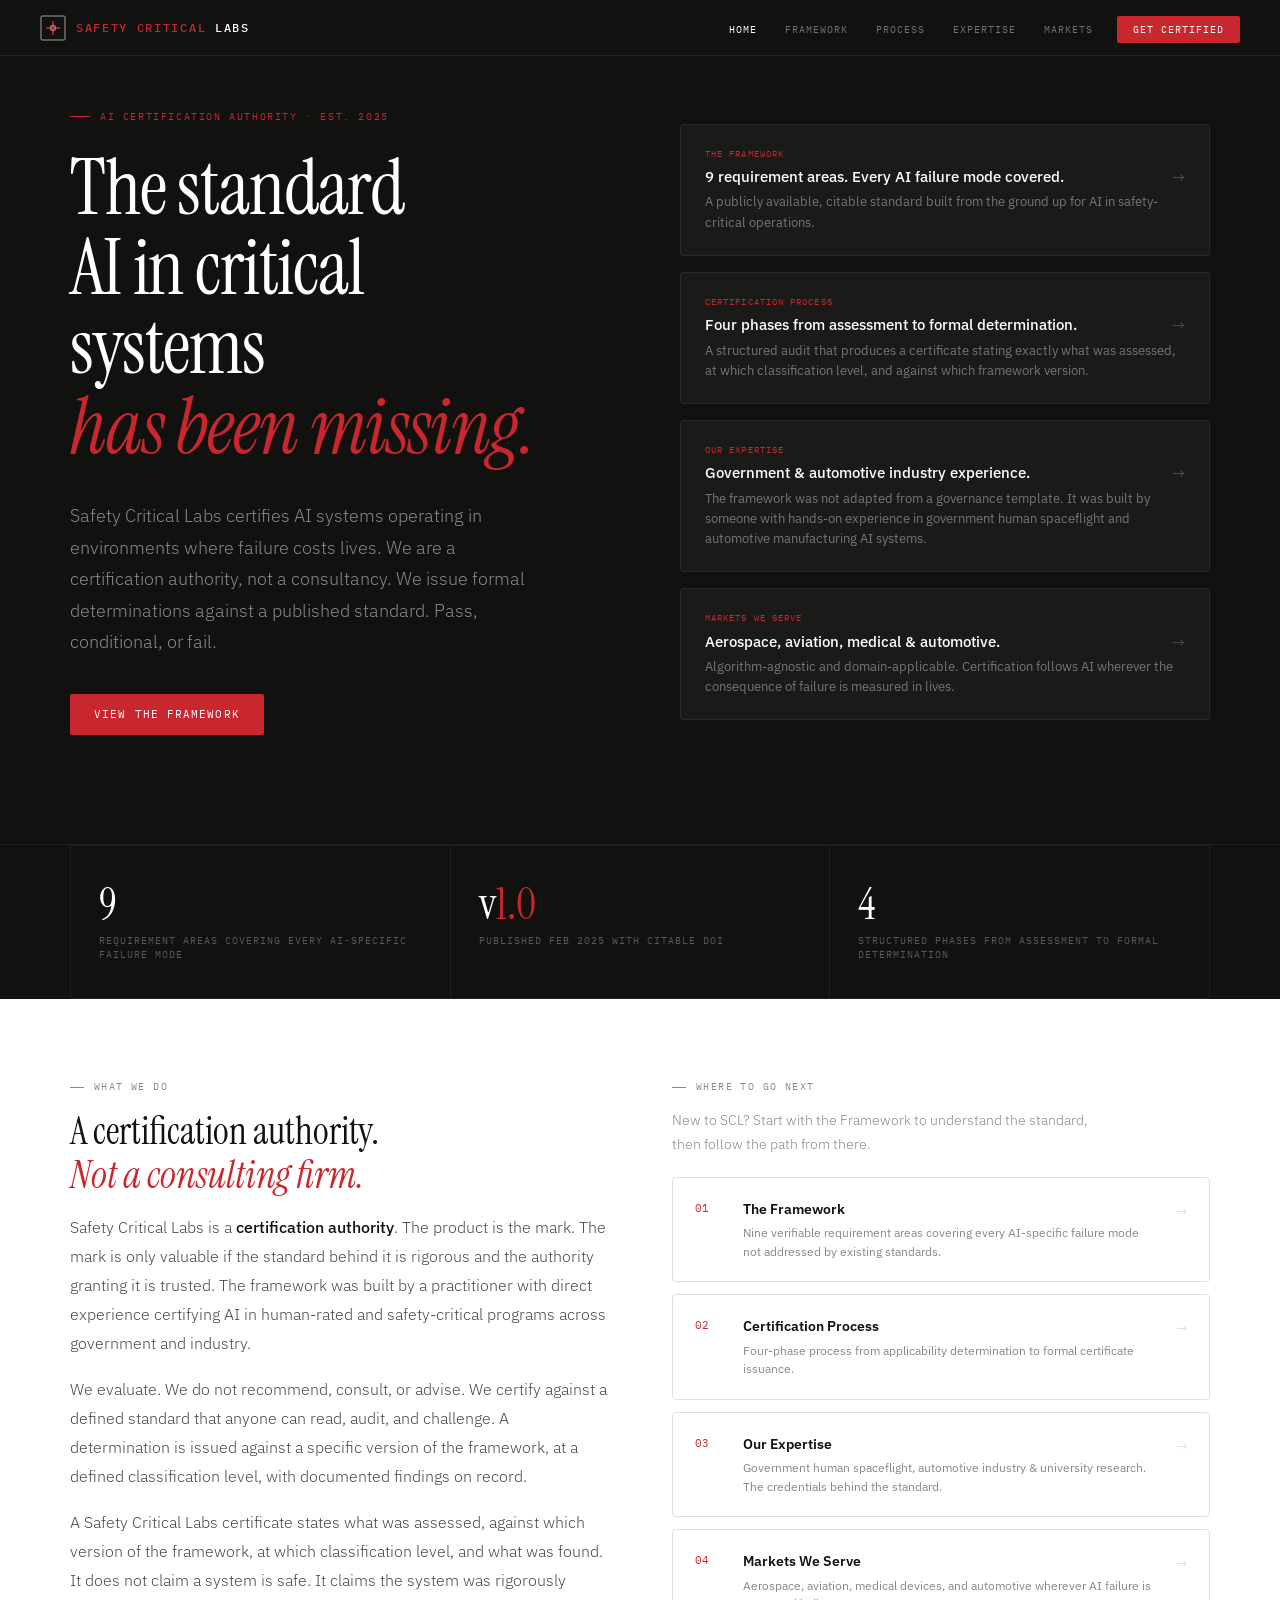
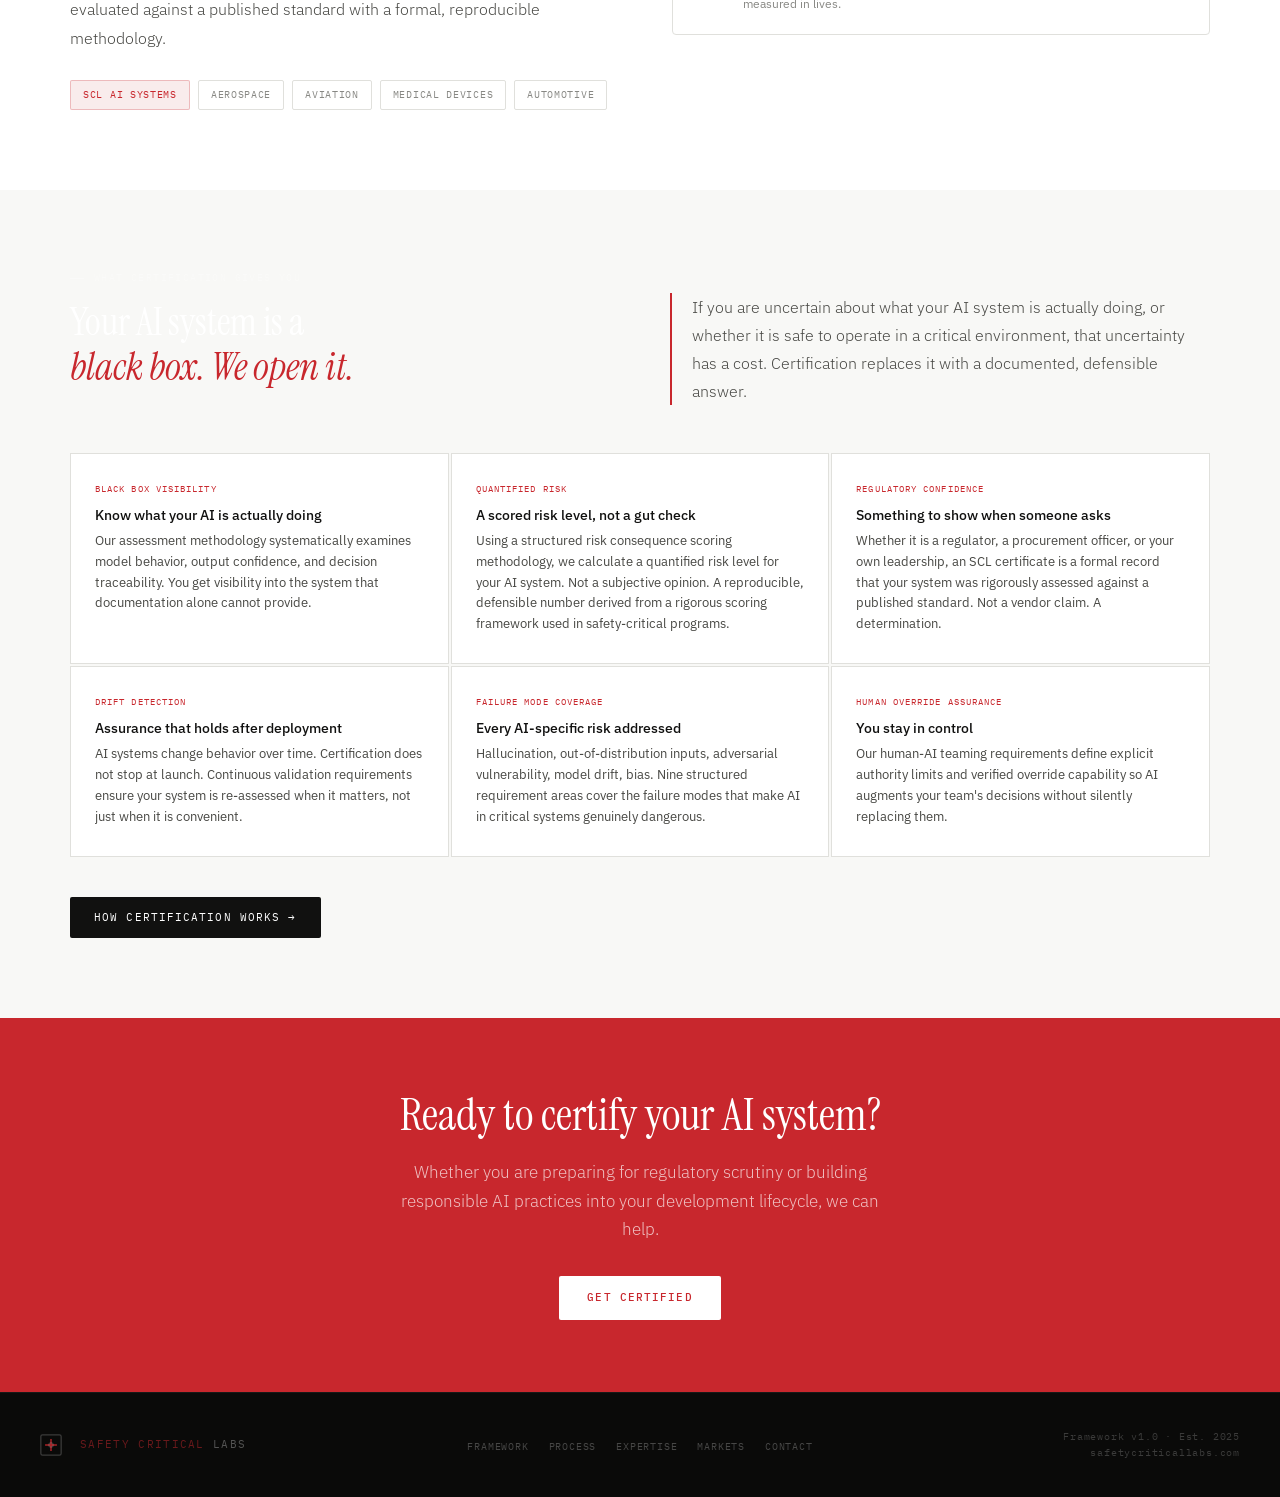
==== index.html @ 66746226 "Update index.html" ====
<!DOCTYPE html>
<html lang="en">
<head>
<meta charset="UTF-8">
<meta name="viewport" content="width=device-width, initial-scale=1.0">
<title>Safety Critical Labs AI Certification Authority</title>
<link rel="preconnect" href="https://fonts.googleapis.com">
<link rel="preconnect" href="https://fonts.gstatic.com" crossorigin>
<link href="https://fonts.googleapis.com/css2?family=Instrument+Serif:ital@0;1&family=IBM+Plex+Sans:wght@300;400;500;600&family=IBM+Plex+Mono:wght@400;500&display=swap" rel="stylesheet">
<style>
/* ═══════════════════════════════════════════════════════════
   Safety Critical Labs Shared Stylesheet
   ═══════════════════════════════════════════════════════════ */

*, *::before, *::after { box-sizing: border-box; margin: 0; padding: 0; }

:root {
  --bg:       #F8F8F6;
  --white:    #FFFFFF;
  --ink:      #111110;
  --ink-2:    #484844;
  --ink-3:    #888884;
  --red:      #C8272D;
  --red-dk:   #A01E23;
  --red-lt:   #F9ECEC;
  --rule:     #E0E0DC;
  --serif:    'Instrument Serif', Georgia, serif;
  --sans:     'IBM Plex Sans', system-ui, sans-serif;
  --mono:     'IBM Plex Mono', monospace;
}

html { font-size: 16px; scroll-behavior: smooth; }
body {
  background: var(--bg);
  color: var(--ink);
  font-family: var(--sans);
  font-weight: 400;
  line-height: 1.6;
  -webkit-font-smoothing: antialiased;
}

/* ─── GLOBAL NAV ──────────────────────────────────────────── */
.global-nav {
  position: fixed; top: 0; left: 0; right: 0; z-index: 200;
  height: 56px;
  background: var(--ink);
  display: flex; align-items: center;
  padding: 0 40px;
  border-bottom: 1px solid rgba(255,255,255,0.08);
}

.gn-wordmark {
  display: flex; align-items: center; gap: 10px;
  text-decoration: none; color: #fff; flex-shrink: 0;
}

.gn-icon { width: 26px; height: 26px; }

.gn-text {
  font-family: var(--mono); font-size: 12px;
  font-weight: 500; letter-spacing: 0.14em; text-transform: uppercase; color: #fff;
}
.gn-text em { color: var(--red); font-style: normal; }

.gn-links {
  display: flex; gap: 4px; align-items: center;
  margin-left: auto; list-style: none;
}

.gn-links a {
  font-family: var(--mono); font-size: 10px;
  letter-spacing: 0.1em; text-transform: uppercase;
  color: rgba(255,255,255,0.4); text-decoration: none;
  padding: 6px 12px; border-radius: 2px;
  transition: color 0.15s, background 0.15s;
}
.gn-links a:hover { color: #fff; background: rgba(255,255,255,0.06); }
.gn-links a.active { color: #fff; }

.gn-cta {
  background: var(--red) !important;
  color: #fff !important;
  padding: 7px 16px !important;
  border-radius: 2px;
  transition: background 0.15s !important;
  margin-left: 8px;
}
.gn-cta:hover { background: var(--red-dk) !important; }

/* ─── PAGE SHELL ──────────────────────────────────────────── */
.page-shell { margin-top: 56px; }

/* ─── INNER PAGE HERO ─────────────────────────────────────── */
.inner-hero {
  background: var(--ink);
  padding: 72px 40px 64px;
  border-bottom: 1px solid rgba(255,255,255,0.08);
  position: relative; overflow: hidden;
}

.inner-hero::before {
  display: none;
}

.inner-hero-inner {
  max-width: 1140px; margin: 0 auto; position: relative; z-index: 1;
  display: grid; grid-template-columns: 1fr 1fr; gap: 80px; align-items: end;
}

.inner-hero-breadcrumb {
  font-family: var(--mono); font-size: 10px;
  letter-spacing: 0.14em; text-transform: uppercase;
  color: rgba(255,255,255,0.3); margin-bottom: 12px;
  display: flex; align-items: center; gap: 8px;
}
.inner-hero-breadcrumb a { color: rgba(255,255,255,0.3); text-decoration: none; }
.inner-hero-breadcrumb a:hover { color: rgba(255,255,255,0.6); }
.inner-hero-breadcrumb span { color: rgba(255,255,255,0.15); }

.inner-hero h1 {
  font-family: var(--serif);
  font-size: clamp(38px, 4.5vw, 60px);
  font-weight: 400; line-height: 1.1;
  color: #fff; letter-spacing: -0.01em;
}
.inner-hero h1 em { font-style: italic; color: var(--red); }

.inner-hero-lead {
  font-size: 17px; color: rgba(255,255,255,0.5);
  font-weight: 300; line-height: 1.75;
  border-left: 2px solid var(--red); padding-left: 20px;
  align-self: end;
}

/* ─── SECTION BASE ────────────────────────────────────────── */
.page-section { padding: 80px 40px; }
.section-inner { max-width: 1140px; margin: 0 auto; }

.section-eyebrow {
  font-family: var(--mono); font-size: 10px;
  letter-spacing: 0.14em; text-transform: uppercase;
  color: var(--ink-3); margin-bottom: 14px;
  display: flex; align-items: center; gap: 10px;
}
.section-eyebrow::before {
  content: ''; display: inline-block;
  width: 14px; height: 1px; background: currentColor;
}

h2.section-title {
  font-family: var(--serif);
  font-size: clamp(28px, 3vw, 42px);
  font-weight: 400; line-height: 1.15;
  color: var(--ink); margin-bottom: 16px;
}
h2.section-title em { font-style: italic; color: var(--red); }

.section-lead {
  font-size: 17px; color: var(--ink-2);
  font-weight: 300; line-height: 1.75;
  max-width: 600px; margin-bottom: 48px;
}

/* ─── BUTTONS ─────────────────────────────────────────────── */
.btn {
  font-family: var(--mono); font-size: 11px;
  letter-spacing: 0.1em; text-transform: uppercase;
  padding: 12px 24px; border-radius: 2px;
  text-decoration: none; transition: all 0.15s;
  display: inline-block; cursor: pointer;
  border: none;
}
.btn-solid { background: var(--ink); color: var(--white); }
.btn-solid:hover { background: var(--red); }
.btn-red { background: var(--red); color: #fff; }
.btn-red:hover { background: var(--red-dk); }
.btn-outline {
  border: 1px solid var(--rule); color: var(--ink-2);
  background: transparent;
}
.btn-outline:hover { border-color: var(--red); color: var(--red); }
.btn-outline-white {
  border: 1px solid rgba(255,255,255,0.2);
  color: rgba(255,255,255,0.6); background: transparent;
}
.btn-outline-white:hover { border-color: rgba(255,255,255,0.5); color: #fff; }

/* ─── DIVIDER ─────────────────────────────────────────────── */
.rule { border: none; border-top: 1px solid var(--rule); margin: 0; }

/* ─── FRAMEWORK CARDS ─────────────────────────────────────── */
.framework-grid {
  display: grid; grid-template-columns: repeat(3, 1fr); gap: 16px;
}

.req-card {
  background: var(--white);
  border: 1px solid var(--rule); border-radius: 4px;
  padding: 24px;
  transition: border-color 0.2s, transform 0.2s, box-shadow 0.2s;
  cursor: default;
}
.req-card:hover {
  border-color: var(--red);
  transform: translateY(-3px);
  box-shadow: 0 8px 24px rgba(0,0,0,0.07);
}

.req-id {
  font-family: var(--mono); font-size: 11px;
  color: var(--red); letter-spacing: 0.1em;
  margin-bottom: 10px;
}
.req-title { font-size: 14px; font-weight: 600; margin-bottom: 8px; line-height: 1.35; }
.req-body { font-size: 13px; color: var(--ink-2); line-height: 1.6; }

.req-scope {
  display: inline-block; margin-top: 14px;
  font-family: var(--mono); font-size: 9px;
  letter-spacing: 0.08em; text-transform: uppercase;
  color: var(--ink-3); border: 1px solid var(--rule);
  padding: 3px 8px; border-radius: 2px;
}

/* ─── FADE ANIMATION ──────────────────────────────────────── */
.fade-up {
  opacity: 0; transform: translateY(16px);
  transition: opacity 0.55s ease, transform 0.55s ease;
}
.fade-up.visible { opacity: 1; transform: translateY(0); }

/* ─── FOOTER ──────────────────────────────────────────────── */
.site-footer {
  background: #0A0A09;
  padding: 36px 40px;
  display: grid;
  grid-template-columns: 1fr auto 1fr;
  align-items: center;
  gap: 24px;
  border-top: 1px solid rgba(255,255,255,0.06);
}

.footer-wordmark {
  display: flex; align-items: center; gap: 10px;
  text-decoration: none;
}

.footer-links {
  display: flex; gap: 20px; list-style: none;
}

.footer-links a {
  font-family: var(--mono); font-size: 10px;
  letter-spacing: 0.08em; text-transform: uppercase;
  color: rgba(255,255,255,0.25); text-decoration: none;
  transition: color 0.15s;
}
.footer-links a:hover { color: rgba(255,255,255,0.55); }

.footer-meta {
  font-family: var(--mono); font-size: 10px;
  letter-spacing: 0.08em; color: rgba(255,255,255,0.2);
  text-align: right;
}

/* ─── NOTE BOX ────────────────────────────────────────────── */
.note-box {
  padding: 20px 24px;
  background: var(--white); border: 1px solid var(--rule);
  border-left: 3px solid var(--red); border-radius: 0 4px 4px 0;
  display: flex; gap: 16px; align-items: flex-start;
}
.note-label {
  font-family: var(--mono); font-size: 9px;
  letter-spacing: 0.1em; text-transform: uppercase;
  color: var(--red); flex-shrink: 0; padding-top: 3px; min-width: 80px;
}
.note-text { font-size: 13px; color: var(--ink-2); line-height: 1.65; }
.note-text strong { color: var(--ink); }

/* ─── RESPONSIVE ──────────────────────────────────────────── */
@media (max-width: 880px) {
  .global-nav { padding: 0 20px; }
  .gn-links { display: none; }
  .inner-hero { padding: 60px 24px 48px; }
  .inner-hero-inner { grid-template-columns: 1fr; gap: 24px; }
  .page-section { padding: 56px 24px; }
  .framework-grid { grid-template-columns: 1fr 1fr; }
}

@media (max-width: 560px) {
  .framework-grid { grid-template-columns: 1fr; }
  .site-footer { grid-template-columns: 1fr; gap: 16px; }
  .footer-meta { text-align: left; }
}

</style>
<style>
/* ─── HOME HERO ───────────────────────────────────────────── */
.home-hero {
  background: var(--ink);
  min-height: calc(100vh - 56px);
  display: flex; align-items: center;
  padding: 80px 40px;
  position: relative; overflow: hidden;
}

.home-hero::before {
  display: none;
}

.home-hero-inner {
  max-width: 1140px; margin: 0 auto; width: 100%;
  display: grid; grid-template-columns: 1fr 1fr;
  gap: 80px; align-items: center;
  position: relative; z-index: 1;
}

.hero-eyebrow {
  font-family: var(--mono); font-size: 10px;
  letter-spacing: 0.16em; text-transform: uppercase;
  color: var(--red); margin-bottom: 24px;
  display: flex; align-items: center; gap: 10px;
}
.hero-eyebrow::before { content: ''; display: inline-block; width: 20px; height: 1px; background: var(--red); }

.home-hero h1 {
  font-family: var(--serif);
  font-size: clamp(52px, 6vw, 80px);
  font-weight: 400; line-height: 1.04;
  color: #fff; letter-spacing: -0.015em;
  margin-bottom: 32px;
}
.home-hero h1 em { font-style: italic; color: var(--red); }

.hero-body {
  font-size: 18px; color: rgba(255,255,255,0.5);
  font-weight: 300; line-height: 1.75; margin-bottom: 36px;
  max-width: 480px;
}

.hero-cta-row { display: flex; gap: 12px; flex-wrap: wrap; }

/* right col */
.hero-right { display: flex; flex-direction: column; gap: 16px; }

.hero-card {
  background: rgba(255,255,255,0.04);
  border: 1px solid rgba(255,255,255,0.07);
  border-radius: 4px; padding: 22px 24px;
  text-decoration: none; display: block;
  transition: border-color 0.2s, background 0.2s;
}
.hero-card:hover {
  border-color: rgba(200,39,45,0.45);
  background: rgba(200,39,45,0.05);
}

.hc-label {
  font-family: var(--mono); font-size: 9px;
  letter-spacing: 0.12em; text-transform: uppercase;
  color: var(--red); margin-bottom: 6px;
}
.hc-title { font-size: 15px; font-weight: 500; color: #fff; margin-bottom: 6px; line-height: 1.3; }
.hc-body { font-size: 13px; color: rgba(255,255,255,0.4); line-height: 1.55; }

.hc-arrow {
  float: right; color: rgba(255,255,255,0.2);
  font-size: 16px; margin-top: -2px;
  transition: color 0.15s;
}
.hero-card:hover .hc-arrow { color: var(--red); }

/* ─── STATS ───────────────────────────────────────────────── */
.stats-strip {
  background: rgba(255,255,255,0.03);
  border-top: 1px solid rgba(255,255,255,0.06);
  padding: 0 40px;
}

.stats-inner {
  max-width: 1140px; margin: 0 auto;
  display: grid; grid-template-columns: repeat(3, 1fr);
  border-left: 1px solid rgba(255,255,255,0.06);
}

.stat-block {
  padding: 36px 28px;
  border-right: 1px solid rgba(255,255,255,0.06);
  border-top: 1px solid rgba(255,255,255,0.06);
  border-bottom: 1px solid rgba(255,255,255,0.06);
}

.stat-num {
  font-family: var(--serif); font-size: 44px;
  color: #fff; line-height: 1; margin-bottom: 8px;
}
.stat-num em { color: var(--red); font-style: normal; }

.stat-label {
  font-family: var(--mono); font-size: 10px;
  letter-spacing: 0.1em; text-transform: uppercase;
  color: rgba(255,255,255,0.3); line-height: 1.4;
}

/* ─── WHAT WE DO ──────────────────────────────────────────── */
.what-grid {
  display: grid; grid-template-columns: 1fr 1fr;
  gap: 64px; align-items: start;
}

.what-body p {
  font-size: 16px; color: var(--ink-2); line-height: 1.8;
  font-weight: 300; margin-bottom: 18px;
}
.what-body p strong { color: var(--ink); font-weight: 500; }

.analogy-row { display: flex; gap: 8px; flex-wrap: wrap; margin-top: 28px; }

.atag {
  font-family: var(--mono); font-size: 10px;
  letter-spacing: 0.07em; text-transform: uppercase;
  border: 1px solid var(--rule); border-radius: 2px;
  padding: 6px 12px; color: var(--ink-3); background: transparent;
  cursor: default;
}
.atag.highlight { color: var(--red); border-color: rgba(200,39,45,0.25); background: var(--red-lt); }

.page-preview-cards { display: flex; flex-direction: column; gap: 12px; }

.ppc {
  background: var(--white); border: 1px solid var(--rule);
  border-radius: 4px; padding: 20px 22px;
  display: flex; gap: 20px; align-items: flex-start;
  text-decoration: none; color: inherit;
  transition: border-color 0.2s, transform 0.2s;
}
.ppc:hover { border-color: var(--red); transform: translateX(4px); }

.ppc-num {
  font-family: var(--mono); font-size: 11px;
  color: var(--red); flex-shrink: 0; padding-top: 2px;
  min-width: 28px;
}
.ppc-body { flex: 1; }
.ppc-title { font-size: 14px; font-weight: 600; margin-bottom: 4px; color: var(--ink); }
.ppc-desc { font-size: 12px; color: var(--ink-3); line-height: 1.55; }
.ppc-arrow { color: var(--rule); font-size: 14px; flex-shrink: 0; padding-top: 2px; transition: color 0.15s; }
.ppc:hover .ppc-arrow { color: var(--red); }

/* ─── URGENCY BAND ────────────────────────────────────────── */
.urgency-band {
  background: var(--ink);
  padding: 80px 40px;
}

.ub-inner {
  max-width: 1140px; margin: 0 auto;
}

.ub-header {
  display: grid; grid-template-columns: 1fr 1fr;
  gap: 60px; align-items: end; margin-bottom: 48px;
}

.ub-header .section-eyebrow { color: rgba(255,255,255,0.3); }
.ub-header .section-eyebrow::before { background: rgba(255,255,255,0.3); }
.ub-header h2.section-title { color: #fff; }

.ub-lead {
  font-size: 16px; color: rgba(255,255,255,0.45);
  font-weight: 300; line-height: 1.75;
  border-left: 2px solid var(--red); padding-left: 20px;
  align-self: end;
}

.ub-grid {
  display: grid; grid-template-columns: repeat(3, 1fr); gap: 2px;
}

.ub-item {
  background: rgba(255,255,255,0.03);
  border: 1px solid rgba(255,255,255,0.06);
  padding: 28px 24px;
  transition: background 0.2s, border-color 0.2s;
}
.ub-item:hover {
  background: rgba(255,255,255,0.06);
  border-color: rgba(200,39,45,0.3);
}

.ub-std {
  font-family: var(--mono); font-size: 9px;
  letter-spacing: 0.12em; text-transform: uppercase;
  color: var(--red); margin-bottom: 10px;
}
.ub-title { font-size: 14px; font-weight: 500; color: rgba(255,255,255,0.85); margin-bottom: 6px; line-height: 1.35; }
.ub-desc { font-size: 13px; color: rgba(255,255,255,0.35); line-height: 1.6; }

.ub-cta { margin-top: 40px; display: flex; gap: 12px; }

/* ─── FOUNDER PREVIEW ─────────────────────────────────────── */
.founder-preview {
  display: grid; grid-template-columns: 1fr 1fr; gap: 64px; align-items: center;
}

.fp-left p {
  font-size: 16px; color: var(--ink-2); line-height: 1.8;
  font-weight: 300; margin-bottom: 18px;
}
.fp-left p strong { color: var(--ink); font-weight: 500; }

.fp-quote {
  font-family: var(--serif); font-size: 20px; font-style: italic;
  color: var(--ink-2); line-height: 1.55;
  border-left: 2px solid var(--red); padding-left: 20px;
  margin: 28px 0;
}

.fp-byline {
  font-family: var(--mono); font-size: 10px;
  letter-spacing: 0.1em; text-transform: uppercase; color: var(--ink-3);
  margin-top: 20px; line-height: 1.7;
}

.fp-cards { display: flex; flex-direction: column; gap: 12px; }

.fp-card {
  background: var(--white); border: 1px solid var(--rule);
  border-radius: 4px; padding: 22px 24px;
}
.fp-card-org {
  font-family: var(--mono); font-size: 9px;
  letter-spacing: 0.12em; text-transform: uppercase;
  color: var(--red); margin-bottom: 6px;
}
.fp-card-role { font-size: 14px; font-weight: 600; margin-bottom: 6px; color: var(--ink); }
.fp-card-desc { font-size: 13px; color: var(--ink-2); line-height: 1.6; }
.fp-card-award {
  display: inline-block; margin-top: 10px;
  font-family: var(--mono); font-size: 9px;
  letter-spacing: 0.08em; text-transform: uppercase;
  background: var(--red-lt); border: 1px solid rgba(200,39,45,0.2);
  color: var(--red); padding: 4px 10px; border-radius: 2px;
}

/* ─── HOME CTA ────────────────────────────────────────────── */
.home-cta {
  background: var(--red);
  padding: 72px 40px;
  text-align: center;
}

.home-cta h2 {
  font-family: var(--serif);
  font-size: clamp(32px, 3.5vw, 48px);
  color: #fff; font-weight: 400;
  margin-bottom: 16px; line-height: 1.15;
}

.home-cta p {
  font-size: 17px; color: rgba(255,255,255,0.7);
  font-weight: 300; max-width: 500px;
  margin: 0 auto 32px; line-height: 1.7;
}

.home-cta-row { display: flex; gap: 12px; justify-content: center; }

.btn-white {
  background: #fff; color: var(--red);
  font-family: var(--mono); font-size: 11px;
  letter-spacing: 0.1em; text-transform: uppercase;
  padding: 13px 28px; border-radius: 2px;
  text-decoration: none; transition: all 0.15s;
  font-weight: 500;
}
.btn-white:hover { background: var(--ink); color: #fff; }

.btn-ghost-white {
  border: 1px solid rgba(255,255,255,0.4); color: rgba(255,255,255,0.8);
  font-family: var(--mono); font-size: 11px;
  letter-spacing: 0.1em; text-transform: uppercase;
  padding: 13px 28px; border-radius: 2px;
  text-decoration: none; transition: all 0.15s;
}
.btn-ghost-white:hover { border-color: #fff; color: #fff; }

/* RESPONSIVE */
@media (max-width: 880px) {
  .home-hero { padding: 60px 24px; }
  .home-hero-inner { grid-template-columns: 1fr; gap: 40px; }
  .stats-strip { padding: 0 24px; }
  .stats-inner { grid-template-columns: 1fr 1fr; }
  .what-grid { grid-template-columns: 1fr; gap: 40px; }
  .ub-header { grid-template-columns: 1fr; gap: 20px; }
  .ub-grid { grid-template-columns: 1fr; }
  .founder-preview { grid-template-columns: 1fr; gap: 40px; }
  .urgency-band { padding: 60px 24px; }
  .home-cta { padding: 60px 24px; }
}
@media (max-width: 580px) {
  .stats-inner { grid-template-columns: 1fr 1fr; }
}
</style>
</head>
<body>

<!-- NAV -->
<nav class="global-nav">
  <a href="index.html" class="gn-wordmark">
    <svg class="gn-icon" viewBox="0 0 26 26" fill="none">
      <rect x="1" y="1" width="24" height="24" rx="2" stroke="rgba(255,255,255,0.4)" stroke-width="1.5"/>
      <line x1="6" y1="13" x2="20" y2="13" stroke="#C8272D" stroke-width="1.5"/>
      <line x1="13" y1="6" x2="13" y2="20" stroke="#C8272D" stroke-width="1.5"/>
      <circle cx="13" cy="13" r="2.5" stroke="rgba(255,255,255,0.4)" stroke-width="1.5"/>
    </svg>
    <span class="gn-text"><em>Safety Critical</em> Labs</span>
  </a>
  <ul class="gn-links">
    <li><a href="index.html" class="active">Home</a></li>
    <li><a href="framework.html">Framework</a></li>
    <li><a href="process.html">Process</a></li>
    <li><a href="expertise.html">Expertise</a></li>
    <li><a href="markets.html">Markets</a></li>
    <li><a href="contact.html" class="gn-cta">Get Certified</a></li>
  </ul>
</nav>

<!-- HERO -->
<div style="background: var(--ink);">
  <section class="home-hero">
    <div class="home-hero-inner">
      <div>
        <div class="hero-eyebrow">AI Certification Authority &middot; Est. 2025</div>
        <h1>
          The standard<br>
          AI in critical<br>
          systems<br>
          <em>has been missing.</em>
        </h1>
        <p class="hero-body">
          Safety Critical Labs certifies AI systems operating in environments where failure costs lives. We are a certification authority, not a consultancy. We issue formal determinations against a published standard. Pass, conditional, or fail.
        </p>
        <div class="hero-cta-row">
          <a href="framework.html" class="btn btn-red">View the framework</a>
        </div>
      </div>

      <div class="hero-right">
        <a href="framework.html" class="hero-card">
          <div class="hc-label">The framework</div>
          <span class="hc-arrow">&rarr;</span>
          <div class="hc-title">9 requirement areas. Every AI failure mode covered.</div>
          <div class="hc-body">A publicly available, citable standard built from the ground up for AI in safety-critical operations.</div>
        </a>
        <a href="process.html" class="hero-card">
          <div class="hc-label">Certification process</div>
          <span class="hc-arrow">&rarr;</span>
          <div class="hc-title">Four phases from assessment to formal determination.</div>
          <div class="hc-body">A structured audit that produces a certificate stating exactly what was assessed, at which classification level, and against which framework version.</div>
        </a>
        <a href="expertise.html" class="hero-card">
          <div class="hc-label">Our expertise</div>
          <span class="hc-arrow">&rarr;</span>
          <div class="hc-title">Government &amp; automotive industry experience.</div>
          <div class="hc-body">The framework was not adapted from a governance template. It was built by someone with hands-on experience in government human spaceflight and automotive manufacturing AI systems.</div>
        </a>
        <a href="markets.html" class="hero-card">
          <div class="hc-label">Markets we serve</div>
          <span class="hc-arrow">&rarr;</span>
          <div class="hc-title">Aerospace, aviation, medical &amp; automotive.</div>
          <div class="hc-body">Algorithm-agnostic and domain-applicable. Certification follows AI wherever the consequence of failure is measured in lives.</div>
        </a>
      </div>
    </div>
  </section>

  <!-- STATS -->
  <div class="stats-strip" style="background:var(--ink);">
    <div class="stats-inner">
      <div class="stat-block">
        <div class="stat-num">9</div>
        <div class="stat-label">Requirement areas covering every AI-specific failure mode</div>
      </div>
      <div class="stat-block">
        <div class="stat-num">v<em>1.0</em></div>
        <div class="stat-label">Published Feb 2025 with citable DOI</div>
      </div>
      <div class="stat-block">
        <div class="stat-num">4</div>
        <div class="stat-label">Structured phases from assessment to formal determination</div>
      </div>
    </div>
  </div>
</div>

<!-- WHAT WE DO -->
<section class="page-section" style="background: var(--white);">
  <div class="section-inner">
    <div class="what-grid">
      <div>
        <div class="section-eyebrow">What we do</div>
        <h2 class="section-title">A certification authority.<br><em>Not a consulting firm.</em></h2>
        <div class="what-body">
          <p>
            Safety Critical Labs is a <strong>certification authority</strong>. The product is the mark. The mark is only valuable if the standard behind it is rigorous and the authority granting it is trusted. The framework was built by a practitioner with direct experience certifying AI in human-rated and safety-critical programs across government and industry.
          </p>
          <p>
            We evaluate. We do not recommend, consult, or advise. We certify against a defined standard that anyone can read, audit, and challenge. A determination is issued against a specific version of the framework, at a defined classification level, with documented findings on record.
          </p>
          <p>
            A Safety Critical Labs certificate states what was assessed, against which version of the framework, at which classification level, and what was found. It does not claim a system is safe. It claims the system was rigorously evaluated against a published standard with a formal, reproducible methodology.
          </p>
        </div>
        <div class="analogy-row">
          <span class="atag highlight">SCL AI Systems</span>
          <span class="atag">Aerospace</span>
          <span class="atag">Aviation</span>
          <span class="atag">Medical Devices</span>
          <span class="atag">Automotive</span>
        </div>
      </div>
      <div>
        <div class="section-eyebrow">Where to go next</div>
        <p style="font-size:14px;color:var(--ink-3);font-weight:300;line-height:1.7;margin-bottom:20px;max-width:420px;">New to SCL? Start with the Framework to understand the standard, then follow the path from there.</p>
        <div class="page-preview-cards">
          <a href="framework.html" class="ppc">
            <span class="ppc-num">01</span>
            <div class="ppc-body">
              <div class="ppc-title">The Framework</div>
              <div class="ppc-desc">Nine verifiable requirement areas covering every AI-specific failure mode not addressed by existing standards.</div>
            </div>
            <span class="ppc-arrow">&rarr;</span>
          </a>
          <a href="process.html" class="ppc">
            <span class="ppc-num">02</span>
            <div class="ppc-body">
              <div class="ppc-title">Certification Process</div>
              <div class="ppc-desc">Four-phase process from applicability determination to formal certificate issuance.</div>
            </div>
            <span class="ppc-arrow">&rarr;</span>
          </a>
          <a href="expertise.html" class="ppc">
            <span class="ppc-num">03</span>
            <div class="ppc-body">
              <div class="ppc-title">Our Expertise</div>
              <div class="ppc-desc">Government human spaceflight, automotive industry &amp; university research. The credentials behind the standard.</div>
            </div>
            <span class="ppc-arrow">&rarr;</span>
          </a>
          <a href="markets.html" class="ppc">
            <span class="ppc-num">04</span>
            <div class="ppc-body">
              <div class="ppc-title">Markets We Serve</div>
              <div class="ppc-desc">Aerospace, aviation, medical devices, and automotive wherever AI failure is measured in lives.</div>
            </div>
            <span class="ppc-arrow">&rarr;</span>
          </a>
        </div>
      </div>
    </div>
  </div>
</section>

<!-- WHAT YOU GET -->
<div class="urgency-band" style="background: var(--bg);">
  <div class="ub-inner">
    <div class="ub-header">
      <div>
        <div class="section-eyebrow">What certification gives you</div>
        <h2 class="section-title">Your AI system is a<br><em>black box. We open it.</em></h2>
      </div>
      <p class="ub-lead" style="color:var(--ink-2); border-left: 2px solid var(--red); padding-left: 20px;">
        If you are uncertain about what your AI system is actually doing, or whether it is safe to operate in a critical environment, that uncertainty has a cost. Certification replaces it with a documented, defensible answer.
      </p>
    </div>
    <div class="ub-grid">
      <div class="ub-item fade-up" style="background:var(--white); border-color:var(--rule);">
        <div class="ub-std">Black box visibility</div>
        <div class="ub-title" style="color:var(--ink);">Know what your AI is actually doing</div>
        <div class="ub-desc" style="color:var(--ink-2);">Our assessment methodology systematically examines model behavior, output confidence, and decision traceability. You get visibility into the system that documentation alone cannot provide.</div>
      </div>
      <div class="ub-item fade-up" style="background:var(--white); border-color:var(--rule);">
        <div class="ub-std">Quantified risk</div>
        <div class="ub-title" style="color:var(--ink);">A scored risk level, not a gut check</div>
        <div class="ub-desc" style="color:var(--ink-2);">Using a structured risk consequence scoring methodology, we calculate a quantified risk level for your AI system. Not a subjective opinion. A reproducible, defensible number derived from a rigorous scoring framework used in safety-critical programs.</div>
      </div>
      <div class="ub-item fade-up" style="background:var(--white); border-color:var(--rule);">
        <div class="ub-std">Regulatory confidence</div>
        <div class="ub-title" style="color:var(--ink);">Something to show when someone asks</div>
        <div class="ub-desc" style="color:var(--ink-2);">Whether it is a regulator, a procurement officer, or your own leadership, an SCL certificate is a formal record that your system was rigorously assessed against a published standard. Not a vendor claim. A determination.</div>
      </div>
      <div class="ub-item fade-up" style="background:var(--white); border-color:var(--rule);">
        <div class="ub-std">Drift detection</div>
        <div class="ub-title" style="color:var(--ink);">Assurance that holds after deployment</div>
        <div class="ub-desc" style="color:var(--ink-2);">AI systems change behavior over time. Certification does not stop at launch. Continuous validation requirements ensure your system is re-assessed when it matters, not just when it is convenient.</div>
      </div>
      <div class="ub-item fade-up" style="background:var(--white); border-color:var(--rule);">
        <div class="ub-std">Failure mode coverage</div>
        <div class="ub-title" style="color:var(--ink);">Every AI-specific risk addressed</div>
        <div class="ub-desc" style="color:var(--ink-2);">Hallucination, out-of-distribution inputs, adversarial vulnerability, model drift, bias. Nine structured requirement areas cover the failure modes that make AI in critical systems genuinely dangerous.</div>
      </div>
      <div class="ub-item fade-up" style="background:var(--white); border-color:var(--rule);">
        <div class="ub-std">Human override assurance</div>
        <div class="ub-title" style="color:var(--ink);">You stay in control</div>
        <div class="ub-desc" style="color:var(--ink-2);">Our human-AI teaming requirements define explicit authority limits and verified override capability so AI augments your team's decisions without silently replacing them.</div>
      </div>
    </div>
    <div class="ub-cta">
      <a href="process.html" class="btn btn-solid">How certification works &rarr;</a>
    </div>
  </div>
</div>

<!-- HOME CTA -->
<div class="home-cta">
  <h2>Ready to certify your AI system?</h2>
  <p>Whether you are preparing for regulatory scrutiny or building responsible AI practices into your development lifecycle, we can help.</p>
  <div class="home-cta-row">
    <a href="contact.html" class="btn-white">Get Certified</a>
  </div>
</div>

<!-- FOOTER -->
<footer class="site-footer">
  <a href="index.html" class="footer-wordmark">
    <svg width="22" height="22" viewBox="0 0 26 26" fill="none">
      <rect x="1" y="1" width="24" height="24" rx="2" stroke="rgba(255,255,255,0.2)" stroke-width="1.5"/>
      <line x1="6" y1="13" x2="20" y2="13" stroke="#C8272D" stroke-width="1.5"/>
      <line x1="13" y1="6" x2="13" y2="20" stroke="#C8272D" stroke-width="1.5"/>
      <circle cx="13" cy="13" r="2.5" stroke="rgba(255,255,255,0.2)" stroke-width="1.5"/>
    </svg>
    <span style="font-family:var(--mono);font-size:11px;letter-spacing:0.12em;text-transform:uppercase;color:rgba(255,255,255,0.3);margin-left:8px;"><span style="color:rgba(200,39,45,0.5)">Safety Critical</span> Labs</span>
  </a>
  <ul class="footer-links">
    <li><a href="framework.html">Framework</a></li>
    <li><a href="process.html">Process</a></li>
    <li><a href="expertise.html">Expertise</a></li>
    <li><a href="markets.html">Markets</a></li>
    <li><a href="contact.html">Contact</a></li>
  </ul>
  <div class="footer-meta">Framework v1.0 &middot; Est. 2025<br>safetycriticallabs.com</div>
</footer>

<script>
const observer = new IntersectionObserver((entries) => {
  entries.forEach((e, i) => {
    if (e.isIntersecting) {
      setTimeout(() => e.target.classList.add('visible'), i * 70);
      observer.unobserve(e.target);
    }
  });
}, { threshold: 0.1 });
document.querySelectorAll('.fade-up').forEach(el => observer.observe(el));
</script>
</body>
</html>
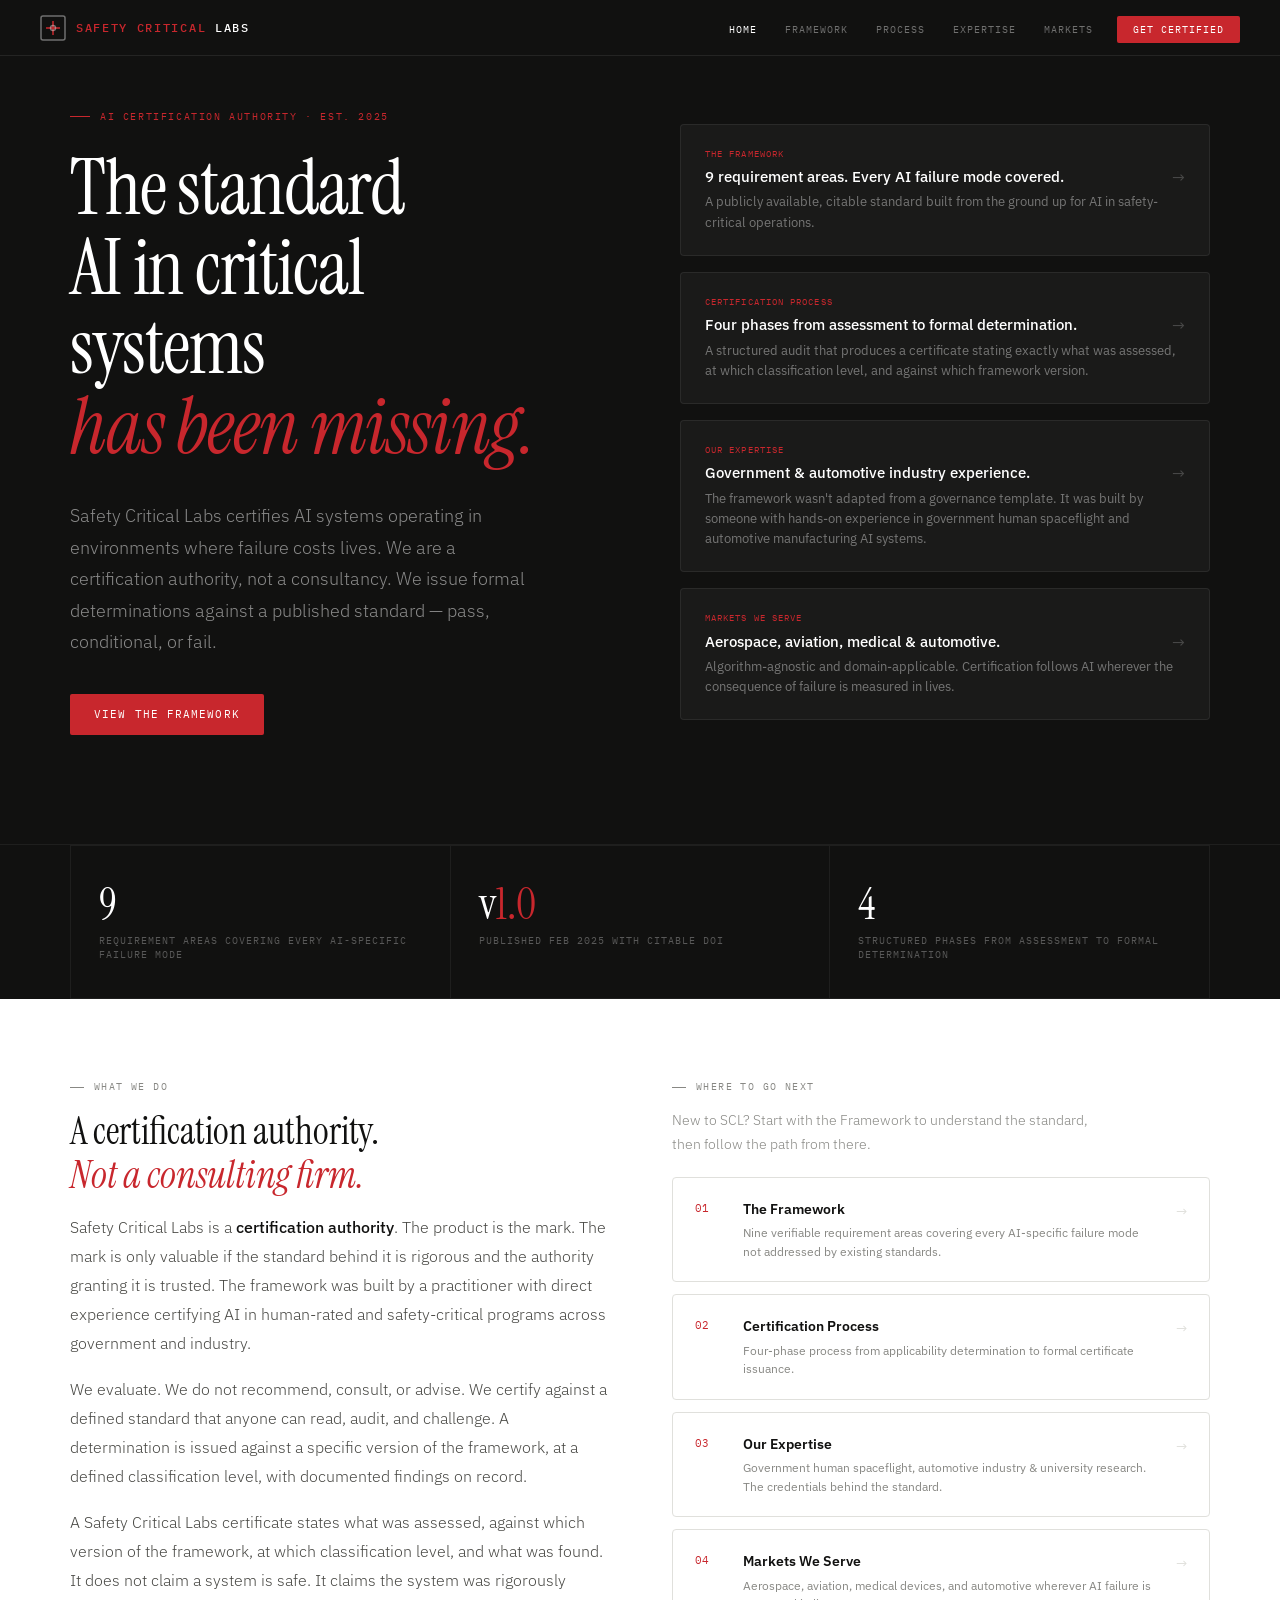
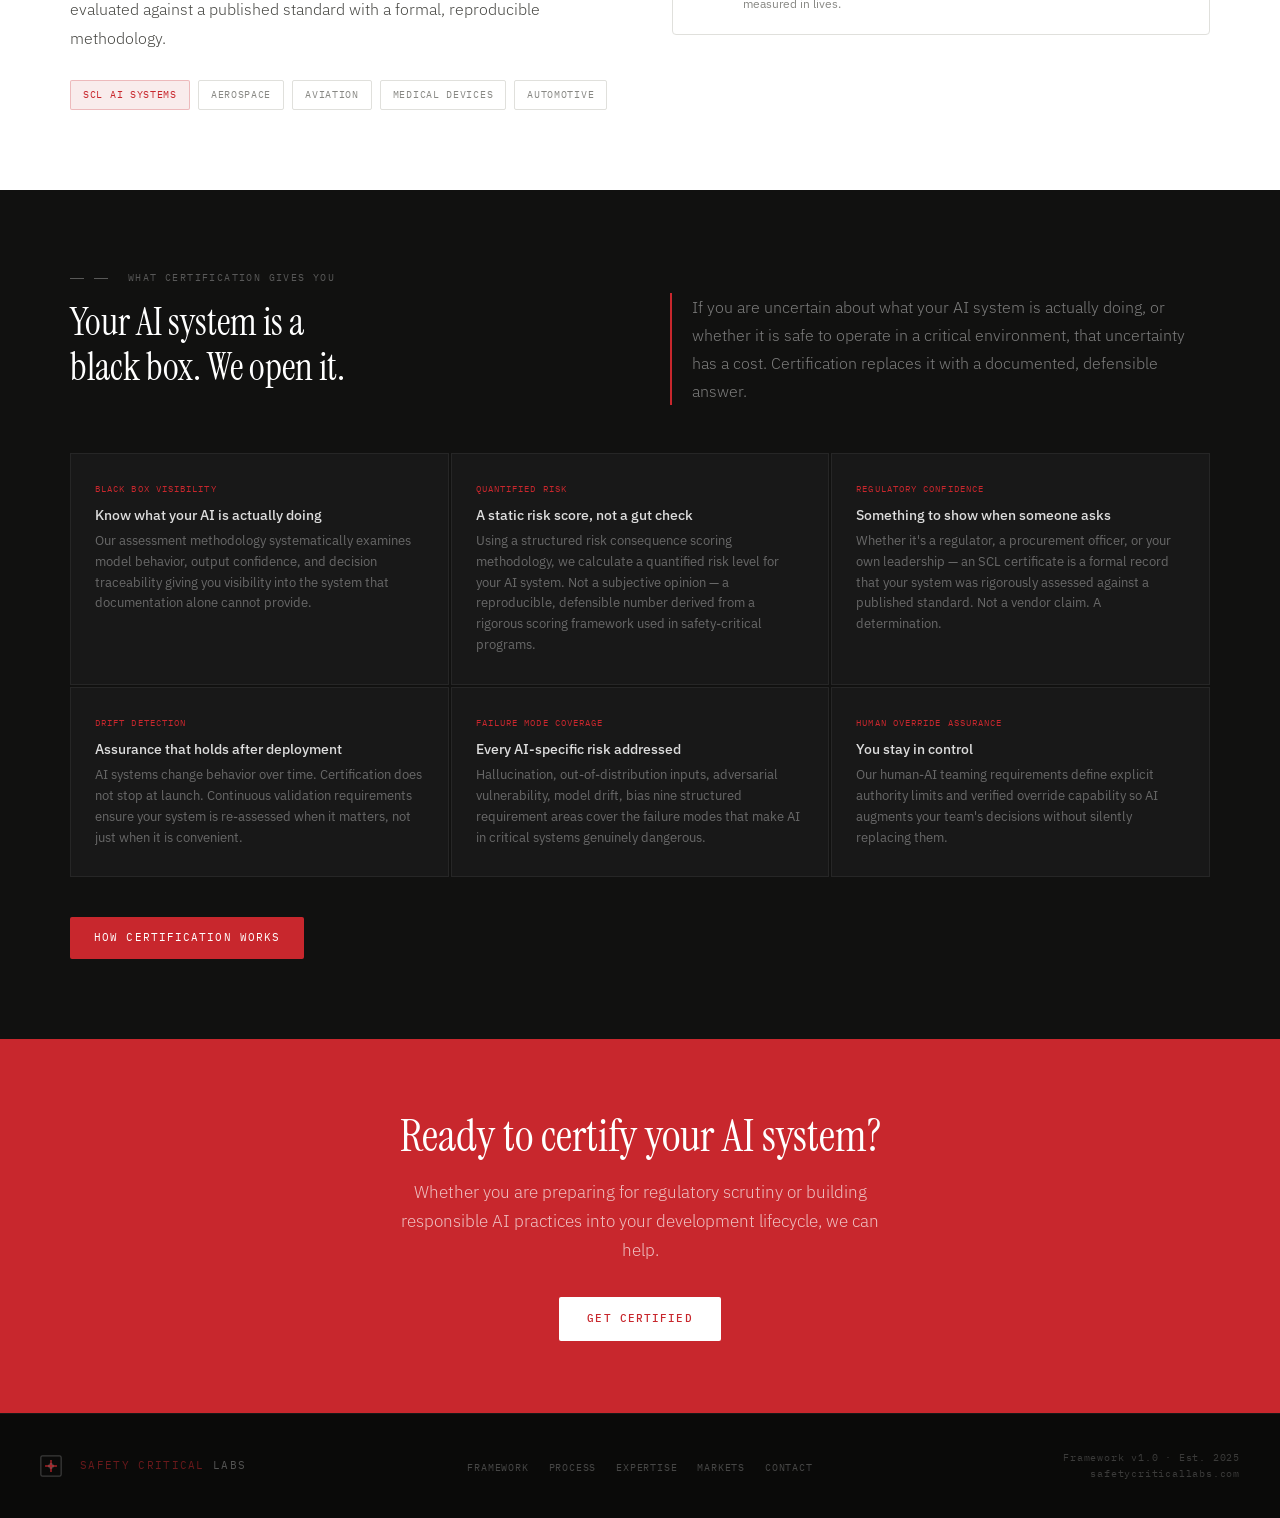
==== commit 59786f61: "Add files via upload" ====
--- a/index.html
+++ b/index.html
@@ -2,8 +2,12 @@
 <html lang="en">
 <head>
 <meta charset="UTF-8">
+<link rel="icon" type="image/svg+xml" href="favicon.svg">
+<link rel="shortcut icon" href="favicon.svg">
+<meta name="theme-color" content="#111110">
+<meta name="description" content="AI certification authority for safety critical systems. The structured methodology for certifying AI where failure has consequences.">
 <meta name="viewport" content="width=device-width, initial-scale=1.0">
-<title>Safety Critical Labs AI Certification Authority</title>
+<title>Safety Critical Labs</title>
 <link rel="preconnect" href="https://fonts.googleapis.com">
 <link rel="preconnect" href="https://fonts.gstatic.com" crossorigin>
 <link href="https://fonts.googleapis.com/css2?family=Instrument+Serif:ital@0;1&family=IBM+Plex+Sans:wght@300;400;500;600&family=IBM+Plex+Mono:wght@400;500&display=swap" rel="stylesheet">
@@ -639,7 +643,7 @@
           <em>has been missing.</em>
         </h1>
         <p class="hero-body">
-          Safety Critical Labs certifies AI systems operating in environments where failure costs lives. We are a certification authority, not a consultancy. We issue formal determinations against a published standard. Pass, conditional, or fail.
+          Safety Critical Labs certifies AI systems operating in environments where failure costs lives. We are a certification authority, not a consultancy. We issue formal determinations against a published standard — pass, conditional, or fail.
         </p>
         <div class="hero-cta-row">
           <a href="framework.html" class="btn btn-red">View the framework</a>
@@ -663,7 +667,7 @@
           <div class="hc-label">Our expertise</div>
           <span class="hc-arrow">&rarr;</span>
           <div class="hc-title">Government &amp; automotive industry experience.</div>
-          <div class="hc-body">The framework was not adapted from a governance template. It was built by someone with hands-on experience in government human spaceflight and automotive manufacturing AI systems.</div>
+          <div class="hc-body">The framework wasn't adapted from a governance template. It was built by someone with hands-on experience in government human spaceflight and automotive manufacturing AI systems.</div>
         </a>
         <a href="markets.html" class="hero-card">
           <div class="hc-label">Markets we serve</div>
@@ -763,51 +767,51 @@
 </section>
 
 <!-- WHAT YOU GET -->
-<div class="urgency-band" style="background: var(--bg);">
+<div class="urgency-band">
   <div class="ub-inner">
     <div class="ub-header">
       <div>
-        <div class="section-eyebrow">What certification gives you</div>
-        <h2 class="section-title">Your AI system is a<br><em>black box. We open it.</em></h2>
-      </div>
-      <p class="ub-lead" style="color:var(--ink-2); border-left: 2px solid var(--red); padding-left: 20px;">
+        <div class="section-eyebrow" style="color:rgba(255,255,255,0.3)"><span style="display:inline-block;width:14px;height:1px;background:rgba(255,255,255,0.3);margin-right:10px;vertical-align:middle;"></span>What certification gives you</div>
+        <h2 class="section-title" style="color:#fff;">Your AI system is a<br>black box. We open it.</h2>
+      </div>
+      <p class="ub-lead">
         If you are uncertain about what your AI system is actually doing, or whether it is safe to operate in a critical environment, that uncertainty has a cost. Certification replaces it with a documented, defensible answer.
       </p>
     </div>
     <div class="ub-grid">
-      <div class="ub-item fade-up" style="background:var(--white); border-color:var(--rule);">
+      <div class="ub-item fade-up">
         <div class="ub-std">Black box visibility</div>
-        <div class="ub-title" style="color:var(--ink);">Know what your AI is actually doing</div>
-        <div class="ub-desc" style="color:var(--ink-2);">Our assessment methodology systematically examines model behavior, output confidence, and decision traceability. You get visibility into the system that documentation alone cannot provide.</div>
-      </div>
-      <div class="ub-item fade-up" style="background:var(--white); border-color:var(--rule);">
+        <div class="ub-title">Know what your AI is actually doing</div>
+        <div class="ub-desc">Our assessment methodology systematically examines model behavior, output confidence, and decision traceability giving you visibility into the system that documentation alone cannot provide.</div>
+      </div>
+      <div class="ub-item fade-up">
         <div class="ub-std">Quantified risk</div>
-        <div class="ub-title" style="color:var(--ink);">A scored risk level, not a gut check</div>
-        <div class="ub-desc" style="color:var(--ink-2);">Using a structured risk consequence scoring methodology, we calculate a quantified risk level for your AI system. Not a subjective opinion. A reproducible, defensible number derived from a rigorous scoring framework used in safety-critical programs.</div>
-      </div>
-      <div class="ub-item fade-up" style="background:var(--white); border-color:var(--rule);">
+        <div class="ub-title">A static risk score, not a gut check</div>
+        <div class="ub-desc">Using a structured risk consequence scoring methodology, we calculate a quantified risk level for your AI system. Not a subjective opinion — a reproducible, defensible number derived from a rigorous scoring framework used in safety-critical programs.</div>
+      </div>
+      <div class="ub-item fade-up">
         <div class="ub-std">Regulatory confidence</div>
-        <div class="ub-title" style="color:var(--ink);">Something to show when someone asks</div>
-        <div class="ub-desc" style="color:var(--ink-2);">Whether it is a regulator, a procurement officer, or your own leadership, an SCL certificate is a formal record that your system was rigorously assessed against a published standard. Not a vendor claim. A determination.</div>
-      </div>
-      <div class="ub-item fade-up" style="background:var(--white); border-color:var(--rule);">
+        <div class="ub-title">Something to show when someone asks</div>
+        <div class="ub-desc">Whether it's a regulator, a procurement officer, or your own leadership — an SCL certificate is a formal record that your system was rigorously assessed against a published standard. Not a vendor claim. A determination.</div>
+      </div>
+      <div class="ub-item fade-up">
         <div class="ub-std">Drift detection</div>
-        <div class="ub-title" style="color:var(--ink);">Assurance that holds after deployment</div>
-        <div class="ub-desc" style="color:var(--ink-2);">AI systems change behavior over time. Certification does not stop at launch. Continuous validation requirements ensure your system is re-assessed when it matters, not just when it is convenient.</div>
-      </div>
-      <div class="ub-item fade-up" style="background:var(--white); border-color:var(--rule);">
+        <div class="ub-title">Assurance that holds after deployment</div>
+        <div class="ub-desc">AI systems change behavior over time. Certification does not stop at launch. Continuous validation requirements ensure your system is re-assessed when it matters, not just when it is convenient.</div>
+      </div>
+      <div class="ub-item fade-up">
         <div class="ub-std">Failure mode coverage</div>
-        <div class="ub-title" style="color:var(--ink);">Every AI-specific risk addressed</div>
-        <div class="ub-desc" style="color:var(--ink-2);">Hallucination, out-of-distribution inputs, adversarial vulnerability, model drift, bias. Nine structured requirement areas cover the failure modes that make AI in critical systems genuinely dangerous.</div>
-      </div>
-      <div class="ub-item fade-up" style="background:var(--white); border-color:var(--rule);">
+        <div class="ub-title">Every AI-specific risk addressed</div>
+        <div class="ub-desc">Hallucination, out-of-distribution inputs, adversarial vulnerability, model drift, bias nine structured requirement areas cover the failure modes that make AI in critical systems genuinely dangerous.</div>
+      </div>
+      <div class="ub-item fade-up">
         <div class="ub-std">Human override assurance</div>
-        <div class="ub-title" style="color:var(--ink);">You stay in control</div>
-        <div class="ub-desc" style="color:var(--ink-2);">Our human-AI teaming requirements define explicit authority limits and verified override capability so AI augments your team's decisions without silently replacing them.</div>
+        <div class="ub-title">You stay in control</div>
+        <div class="ub-desc">Our human-AI teaming requirements define explicit authority limits and verified override capability so AI augments your team's decisions without silently replacing them.</div>
       </div>
     </div>
     <div class="ub-cta">
-      <a href="process.html" class="btn btn-solid">How certification works &rarr;</a>
+      <a href="process.html" class="btn btn-red">How certification works</a>
     </div>
   </div>
 </div>
@@ -854,4 +858,4 @@
 document.querySelectorAll('.fade-up').forEach(el => observer.observe(el));
 </script>
 </body>
-</html>
+</html>
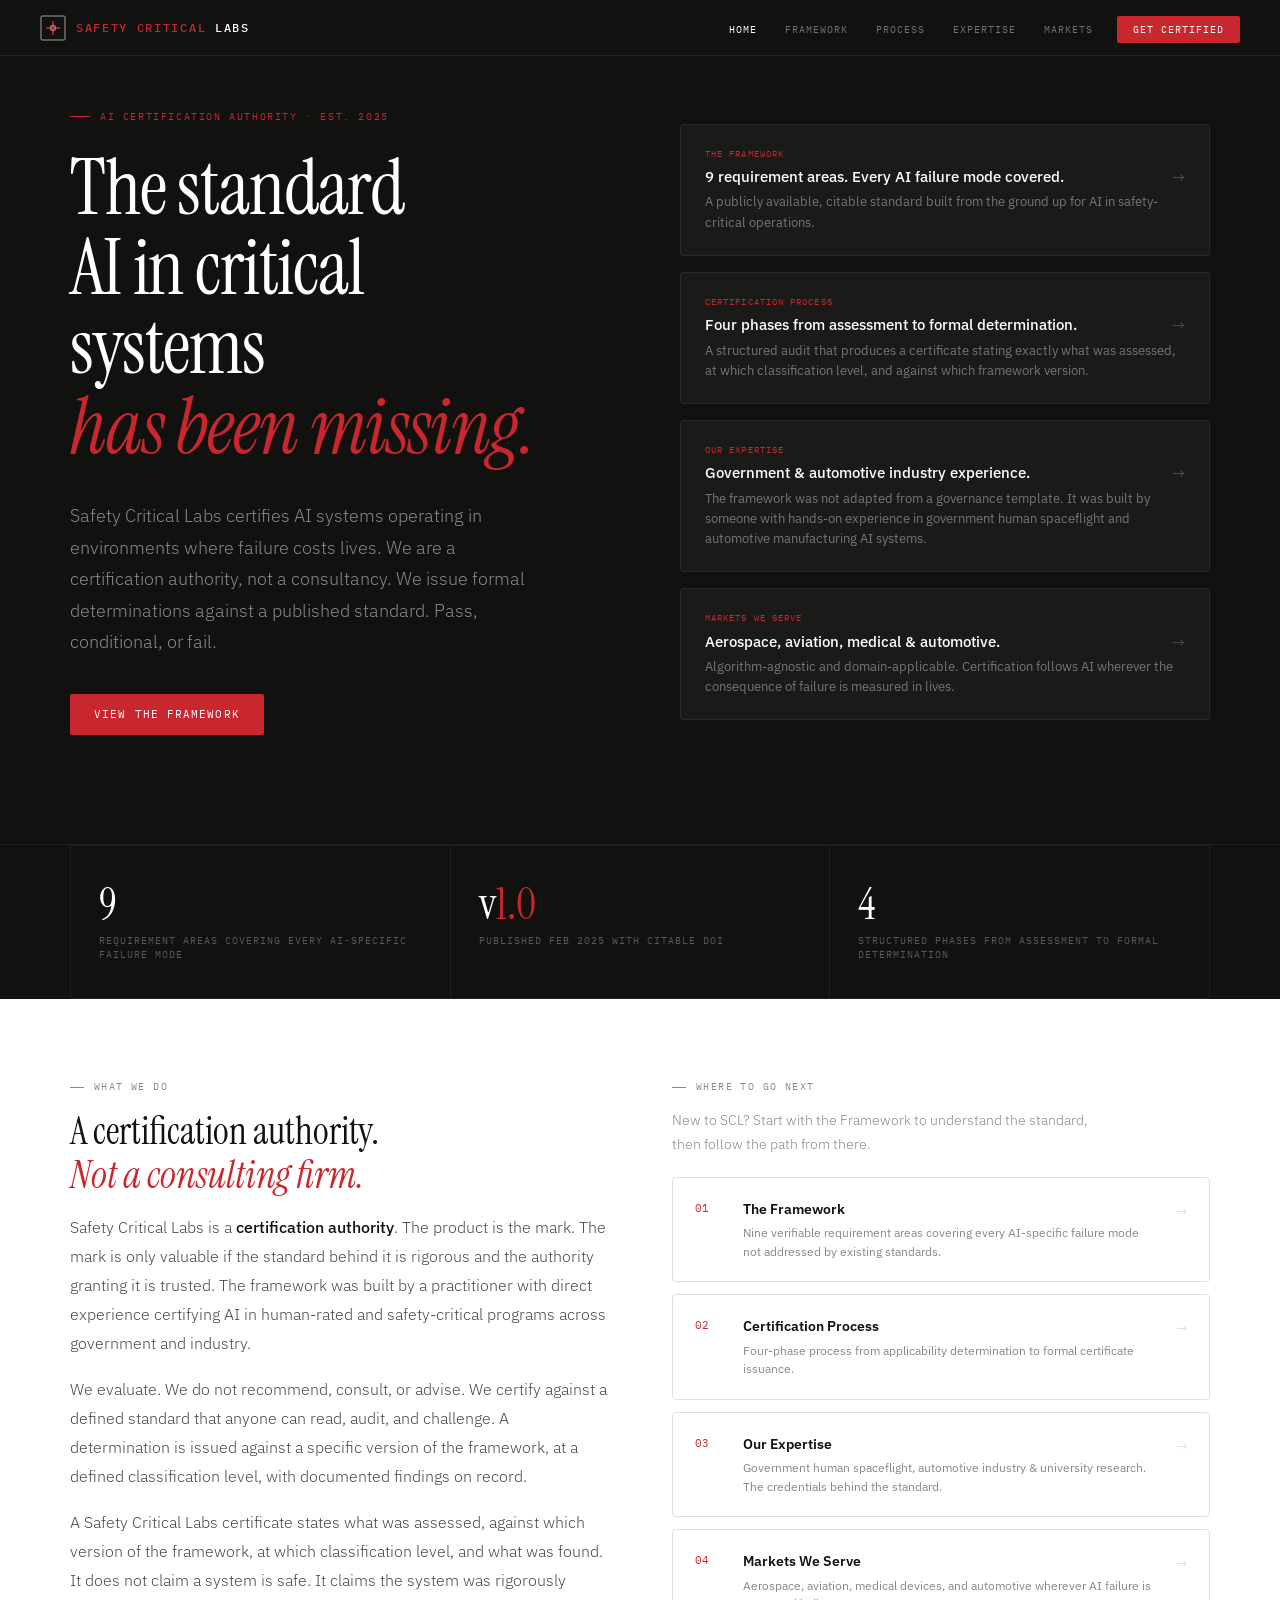
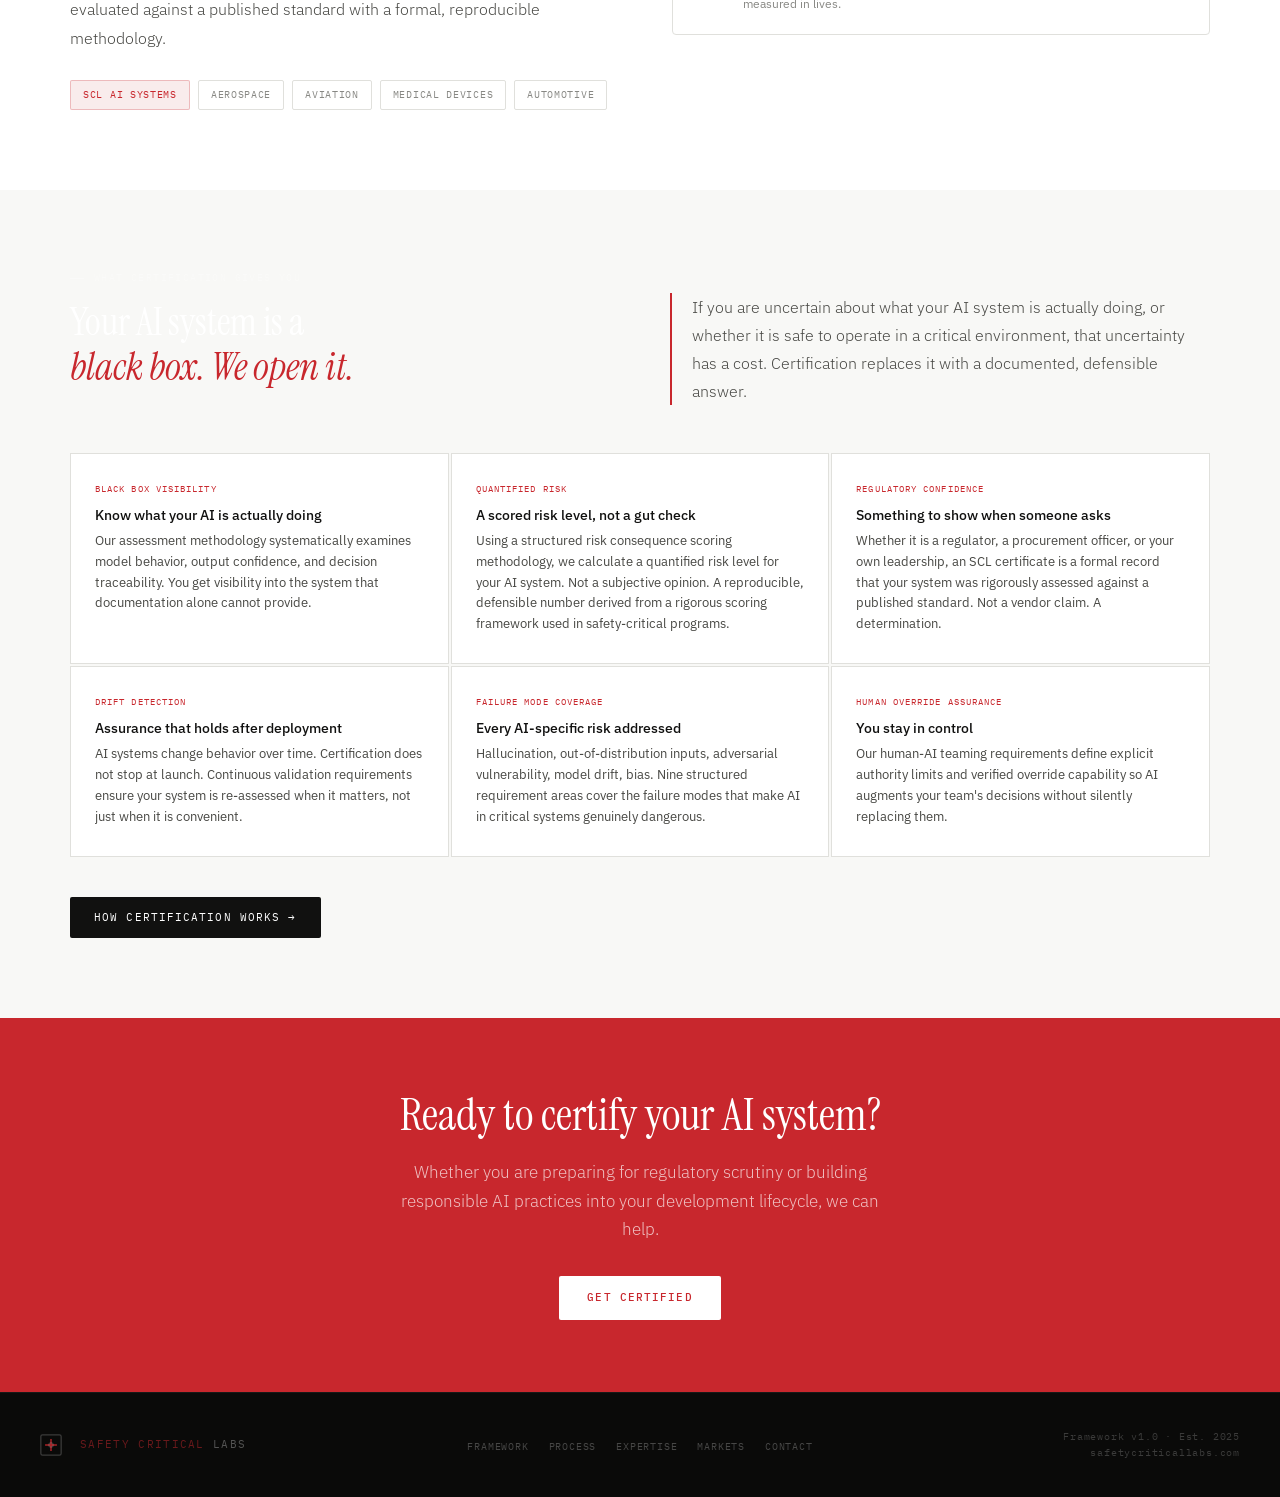
==== commit 218aaf68: "Update index.html" ====
--- a/index.html
+++ b/index.html
@@ -2,12 +2,8 @@
 <html lang="en">
 <head>
 <meta charset="UTF-8">
-<link rel="icon" type="image/svg+xml" href="favicon.svg">
-<link rel="shortcut icon" href="favicon.svg">
-<meta name="theme-color" content="#111110">
-<meta name="description" content="AI certification authority for safety critical systems. The structured methodology for certifying AI where failure has consequences.">
 <meta name="viewport" content="width=device-width, initial-scale=1.0">
-<title>Safety Critical Labs</title>
+<title>Safety Critical Labs AI Certification Authority</title>
 <link rel="preconnect" href="https://fonts.googleapis.com">
 <link rel="preconnect" href="https://fonts.gstatic.com" crossorigin>
 <link href="https://fonts.googleapis.com/css2?family=Instrument+Serif:ital@0;1&family=IBM+Plex+Sans:wght@300;400;500;600&family=IBM+Plex+Mono:wght@400;500&display=swap" rel="stylesheet">
@@ -643,7 +639,7 @@
           <em>has been missing.</em>
         </h1>
         <p class="hero-body">
-          Safety Critical Labs certifies AI systems operating in environments where failure costs lives. We are a certification authority, not a consultancy. We issue formal determinations against a published standard — pass, conditional, or fail.
+          Safety Critical Labs certifies AI systems operating in environments where failure costs lives. We are a certification authority, not a consultancy. We issue formal determinations against a published standard. Pass, conditional, or fail.
         </p>
         <div class="hero-cta-row">
           <a href="framework.html" class="btn btn-red">View the framework</a>
@@ -667,7 +663,7 @@
           <div class="hc-label">Our expertise</div>
           <span class="hc-arrow">&rarr;</span>
           <div class="hc-title">Government &amp; automotive industry experience.</div>
-          <div class="hc-body">The framework wasn't adapted from a governance template. It was built by someone with hands-on experience in government human spaceflight and automotive manufacturing AI systems.</div>
+          <div class="hc-body">The framework was not adapted from a governance template. It was built by someone with hands-on experience in government human spaceflight and automotive manufacturing AI systems.</div>
         </a>
         <a href="markets.html" class="hero-card">
           <div class="hc-label">Markets we serve</div>
@@ -767,51 +763,51 @@
 </section>
 
 <!-- WHAT YOU GET -->
-<div class="urgency-band">
+<div class="urgency-band" style="background: var(--bg);">
   <div class="ub-inner">
     <div class="ub-header">
       <div>
-        <div class="section-eyebrow" style="color:rgba(255,255,255,0.3)"><span style="display:inline-block;width:14px;height:1px;background:rgba(255,255,255,0.3);margin-right:10px;vertical-align:middle;"></span>What certification gives you</div>
-        <h2 class="section-title" style="color:#fff;">Your AI system is a<br>black box. We open it.</h2>
-      </div>
-      <p class="ub-lead">
+        <div class="section-eyebrow">What certification gives you</div>
+        <h2 class="section-title">Your AI system is a<br><em>black box. We open it.</em></h2>
+      </div>
+      <p class="ub-lead" style="color:var(--ink-2); border-left: 2px solid var(--red); padding-left: 20px;">
         If you are uncertain about what your AI system is actually doing, or whether it is safe to operate in a critical environment, that uncertainty has a cost. Certification replaces it with a documented, defensible answer.
       </p>
     </div>
     <div class="ub-grid">
-      <div class="ub-item fade-up">
+      <div class="ub-item fade-up" style="background:var(--white); border-color:var(--rule);">
         <div class="ub-std">Black box visibility</div>
-        <div class="ub-title">Know what your AI is actually doing</div>
-        <div class="ub-desc">Our assessment methodology systematically examines model behavior, output confidence, and decision traceability giving you visibility into the system that documentation alone cannot provide.</div>
-      </div>
-      <div class="ub-item fade-up">
+        <div class="ub-title" style="color:var(--ink);">Know what your AI is actually doing</div>
+        <div class="ub-desc" style="color:var(--ink-2);">Our assessment methodology systematically examines model behavior, output confidence, and decision traceability. You get visibility into the system that documentation alone cannot provide.</div>
+      </div>
+      <div class="ub-item fade-up" style="background:var(--white); border-color:var(--rule);">
         <div class="ub-std">Quantified risk</div>
-        <div class="ub-title">A static risk score, not a gut check</div>
-        <div class="ub-desc">Using a structured risk consequence scoring methodology, we calculate a quantified risk level for your AI system. Not a subjective opinion — a reproducible, defensible number derived from a rigorous scoring framework used in safety-critical programs.</div>
-      </div>
-      <div class="ub-item fade-up">
+        <div class="ub-title" style="color:var(--ink);">A scored risk level, not a gut check</div>
+        <div class="ub-desc" style="color:var(--ink-2);">Using a structured risk consequence scoring methodology, we calculate a quantified risk level for your AI system. Not a subjective opinion. A reproducible, defensible number derived from a rigorous scoring framework used in safety-critical programs.</div>
+      </div>
+      <div class="ub-item fade-up" style="background:var(--white); border-color:var(--rule);">
         <div class="ub-std">Regulatory confidence</div>
-        <div class="ub-title">Something to show when someone asks</div>
-        <div class="ub-desc">Whether it's a regulator, a procurement officer, or your own leadership — an SCL certificate is a formal record that your system was rigorously assessed against a published standard. Not a vendor claim. A determination.</div>
-      </div>
-      <div class="ub-item fade-up">
+        <div class="ub-title" style="color:var(--ink);">Something to show when someone asks</div>
+        <div class="ub-desc" style="color:var(--ink-2);">Whether it is a regulator, a procurement officer, or your own leadership, an SCL certificate is a formal record that your system was rigorously assessed against a published standard. Not a vendor claim. A determination.</div>
+      </div>
+      <div class="ub-item fade-up" style="background:var(--white); border-color:var(--rule);">
         <div class="ub-std">Drift detection</div>
-        <div class="ub-title">Assurance that holds after deployment</div>
-        <div class="ub-desc">AI systems change behavior over time. Certification does not stop at launch. Continuous validation requirements ensure your system is re-assessed when it matters, not just when it is convenient.</div>
-      </div>
-      <div class="ub-item fade-up">
+        <div class="ub-title" style="color:var(--ink);">Assurance that holds after deployment</div>
+        <div class="ub-desc" style="color:var(--ink-2);">AI systems change behavior over time. Certification does not stop at launch. Continuous validation requirements ensure your system is re-assessed when it matters, not just when it is convenient.</div>
+      </div>
+      <div class="ub-item fade-up" style="background:var(--white); border-color:var(--rule);">
         <div class="ub-std">Failure mode coverage</div>
-        <div class="ub-title">Every AI-specific risk addressed</div>
-        <div class="ub-desc">Hallucination, out-of-distribution inputs, adversarial vulnerability, model drift, bias nine structured requirement areas cover the failure modes that make AI in critical systems genuinely dangerous.</div>
-      </div>
-      <div class="ub-item fade-up">
+        <div class="ub-title" style="color:var(--ink);">Every AI-specific risk addressed</div>
+        <div class="ub-desc" style="color:var(--ink-2);">Hallucination, out-of-distribution inputs, adversarial vulnerability, model drift, bias. Nine structured requirement areas cover the failure modes that make AI in critical systems genuinely dangerous.</div>
+      </div>
+      <div class="ub-item fade-up" style="background:var(--white); border-color:var(--rule);">
         <div class="ub-std">Human override assurance</div>
-        <div class="ub-title">You stay in control</div>
-        <div class="ub-desc">Our human-AI teaming requirements define explicit authority limits and verified override capability so AI augments your team's decisions without silently replacing them.</div>
+        <div class="ub-title" style="color:var(--ink);">You stay in control</div>
+        <div class="ub-desc" style="color:var(--ink-2);">Our human-AI teaming requirements define explicit authority limits and verified override capability so AI augments your team's decisions without silently replacing them.</div>
       </div>
     </div>
     <div class="ub-cta">
-      <a href="process.html" class="btn btn-red">How certification works</a>
+      <a href="process.html" class="btn btn-solid">How certification works &rarr;</a>
     </div>
   </div>
 </div>
@@ -858,4 +854,4 @@
 document.querySelectorAll('.fade-up').forEach(el => observer.observe(el));
 </script>
 </body>
-</html>+</html>
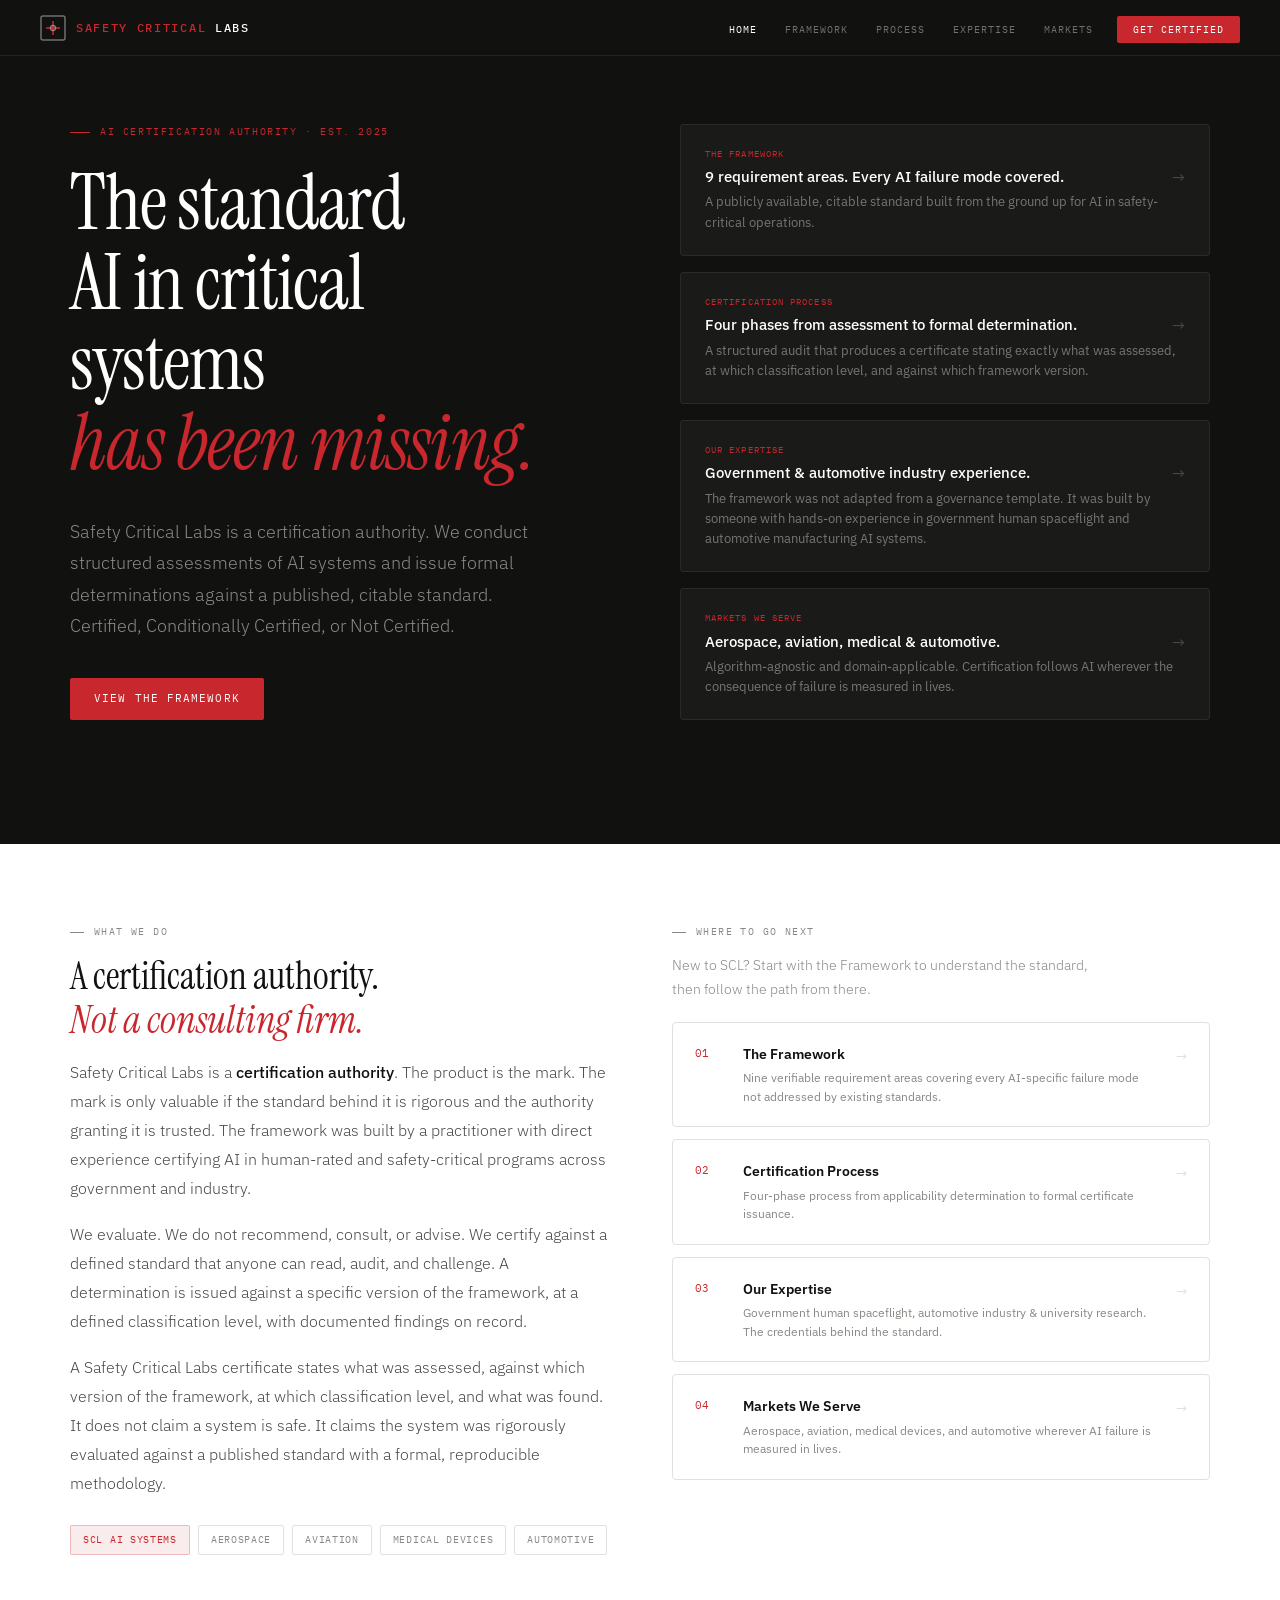
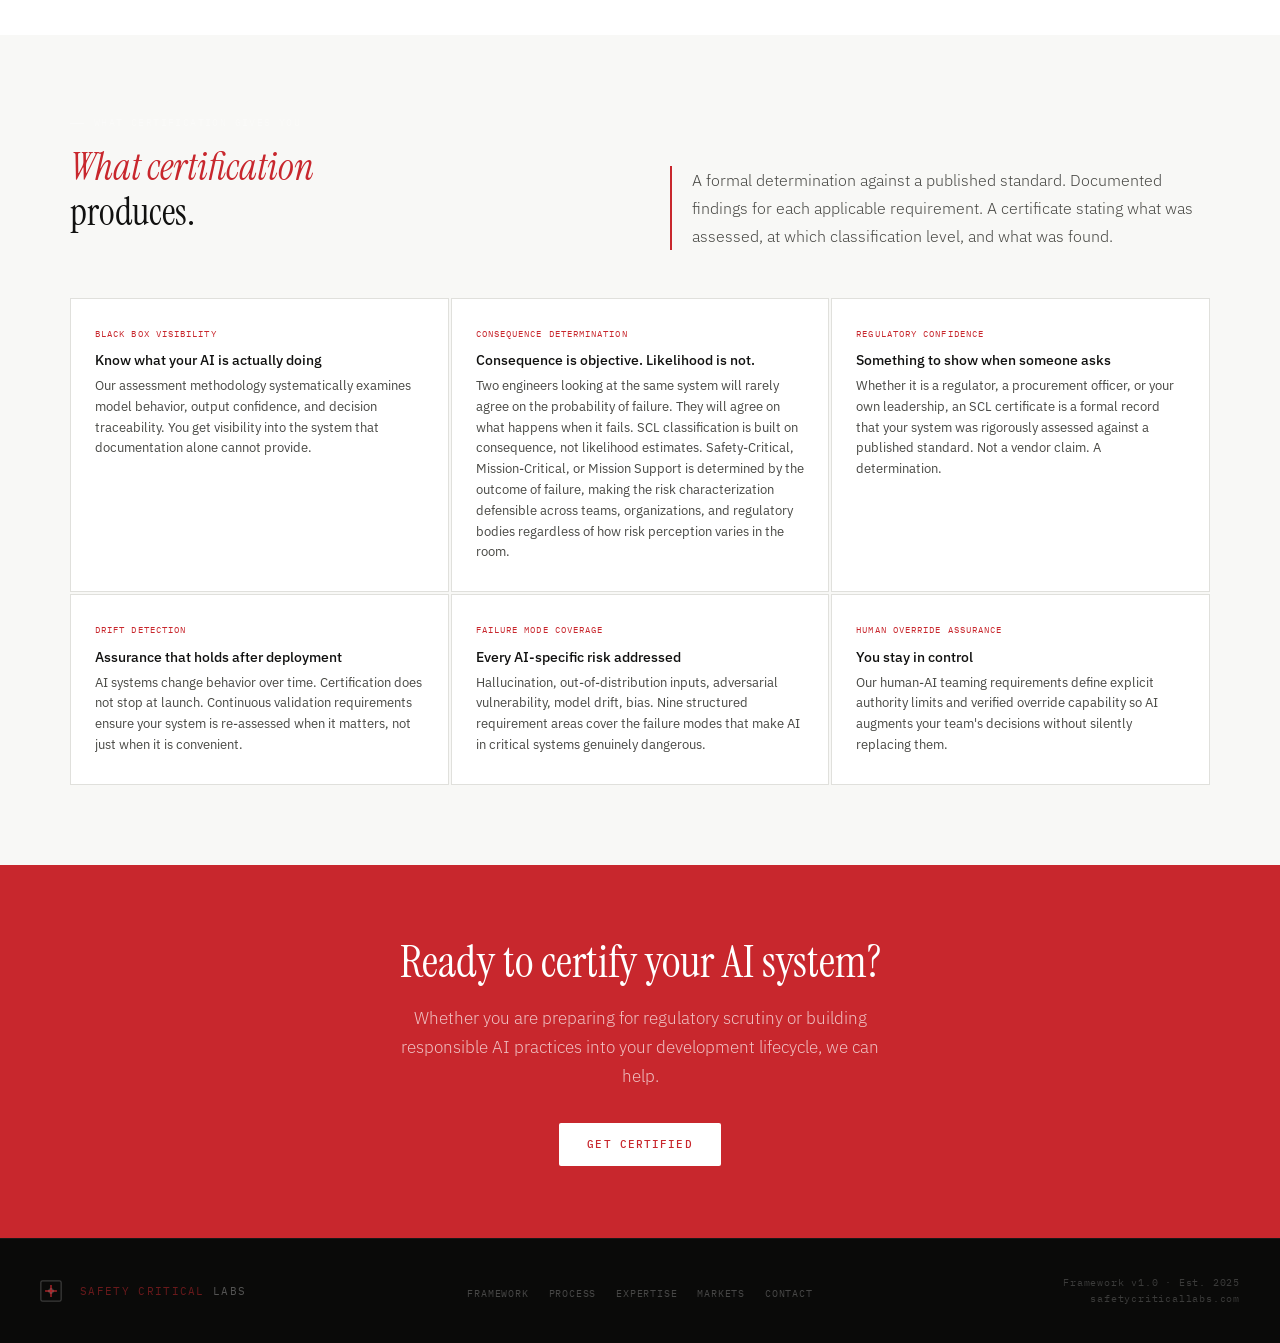
==== commit caf35b2f: "Update index.html" ====
--- a/index.html
+++ b/index.html
@@ -639,7 +639,7 @@
           <em>has been missing.</em>
         </h1>
         <p class="hero-body">
-          Safety Critical Labs certifies AI systems operating in environments where failure costs lives. We are a certification authority, not a consultancy. We issue formal determinations against a published standard. Pass, conditional, or fail.
+          Safety Critical Labs is a certification authority. We conduct structured assessments of AI systems and issue formal determinations against a published, citable standard. Certified, Conditionally Certified, or Not Certified.
         </p>
         <div class="hero-cta-row">
           <a href="framework.html" class="btn btn-red">View the framework</a>
@@ -675,23 +675,6 @@
     </div>
   </section>
 
-  <!-- STATS -->
-  <div class="stats-strip" style="background:var(--ink);">
-    <div class="stats-inner">
-      <div class="stat-block">
-        <div class="stat-num">9</div>
-        <div class="stat-label">Requirement areas covering every AI-specific failure mode</div>
-      </div>
-      <div class="stat-block">
-        <div class="stat-num">v<em>1.0</em></div>
-        <div class="stat-label">Published Feb 2025 with citable DOI</div>
-      </div>
-      <div class="stat-block">
-        <div class="stat-num">4</div>
-        <div class="stat-label">Structured phases from assessment to formal determination</div>
-      </div>
-    </div>
-  </div>
 </div>
 
 <!-- WHAT WE DO -->
@@ -768,10 +751,10 @@
     <div class="ub-header">
       <div>
         <div class="section-eyebrow">What certification gives you</div>
-        <h2 class="section-title">Your AI system is a<br><em>black box. We open it.</em></h2>
+        <h2 class="section-title" style="color:var(--ink);"><em>What certification</em><br>produces.</h2>
       </div>
       <p class="ub-lead" style="color:var(--ink-2); border-left: 2px solid var(--red); padding-left: 20px;">
-        If you are uncertain about what your AI system is actually doing, or whether it is safe to operate in a critical environment, that uncertainty has a cost. Certification replaces it with a documented, defensible answer.
+        A formal determination against a published standard. Documented findings for each applicable requirement. A certificate stating what was assessed, at which classification level, and what was found.
       </p>
     </div>
     <div class="ub-grid">
@@ -781,9 +764,9 @@
         <div class="ub-desc" style="color:var(--ink-2);">Our assessment methodology systematically examines model behavior, output confidence, and decision traceability. You get visibility into the system that documentation alone cannot provide.</div>
       </div>
       <div class="ub-item fade-up" style="background:var(--white); border-color:var(--rule);">
-        <div class="ub-std">Quantified risk</div>
-        <div class="ub-title" style="color:var(--ink);">A scored risk level, not a gut check</div>
-        <div class="ub-desc" style="color:var(--ink-2);">Using a structured risk consequence scoring methodology, we calculate a quantified risk level for your AI system. Not a subjective opinion. A reproducible, defensible number derived from a rigorous scoring framework used in safety-critical programs.</div>
+        <div class="ub-std">Consequence determination</div>
+        <div class="ub-title" style="color:var(--ink);">Consequence is objective. Likelihood is not.</div>
+        <div class="ub-desc" style="color:var(--ink-2);">Two engineers looking at the same system will rarely agree on the probability of failure. They will agree on what happens when it fails. SCL classification is built on consequence, not likelihood estimates. Safety-Critical, Mission-Critical, or Mission Support is determined by the outcome of failure, making the risk characterization defensible across teams, organizations, and regulatory bodies regardless of how risk perception varies in the room.</div>
       </div>
       <div class="ub-item fade-up" style="background:var(--white); border-color:var(--rule);">
         <div class="ub-std">Regulatory confidence</div>
@@ -806,9 +789,7 @@
         <div class="ub-desc" style="color:var(--ink-2);">Our human-AI teaming requirements define explicit authority limits and verified override capability so AI augments your team's decisions without silently replacing them.</div>
       </div>
     </div>
-    <div class="ub-cta">
-      <a href="process.html" class="btn btn-solid">How certification works &rarr;</a>
-    </div>
+
   </div>
 </div>
 
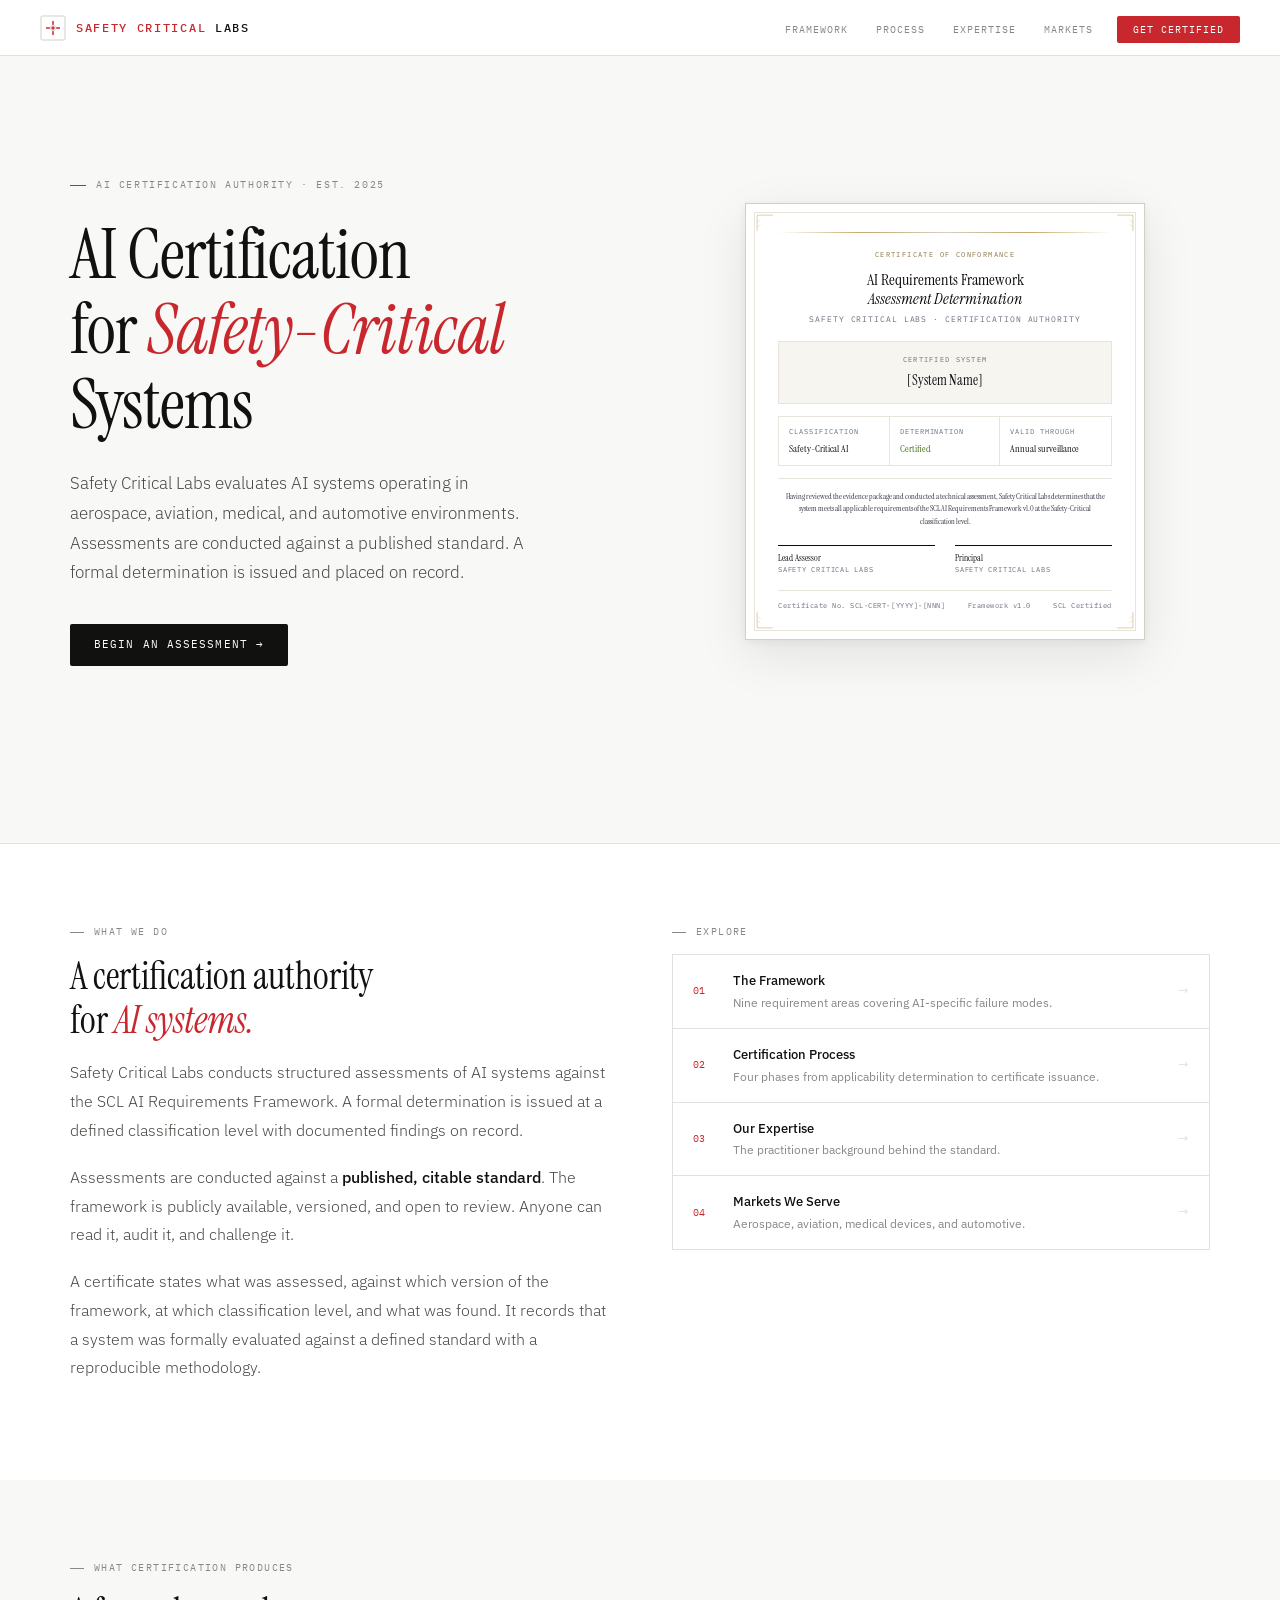
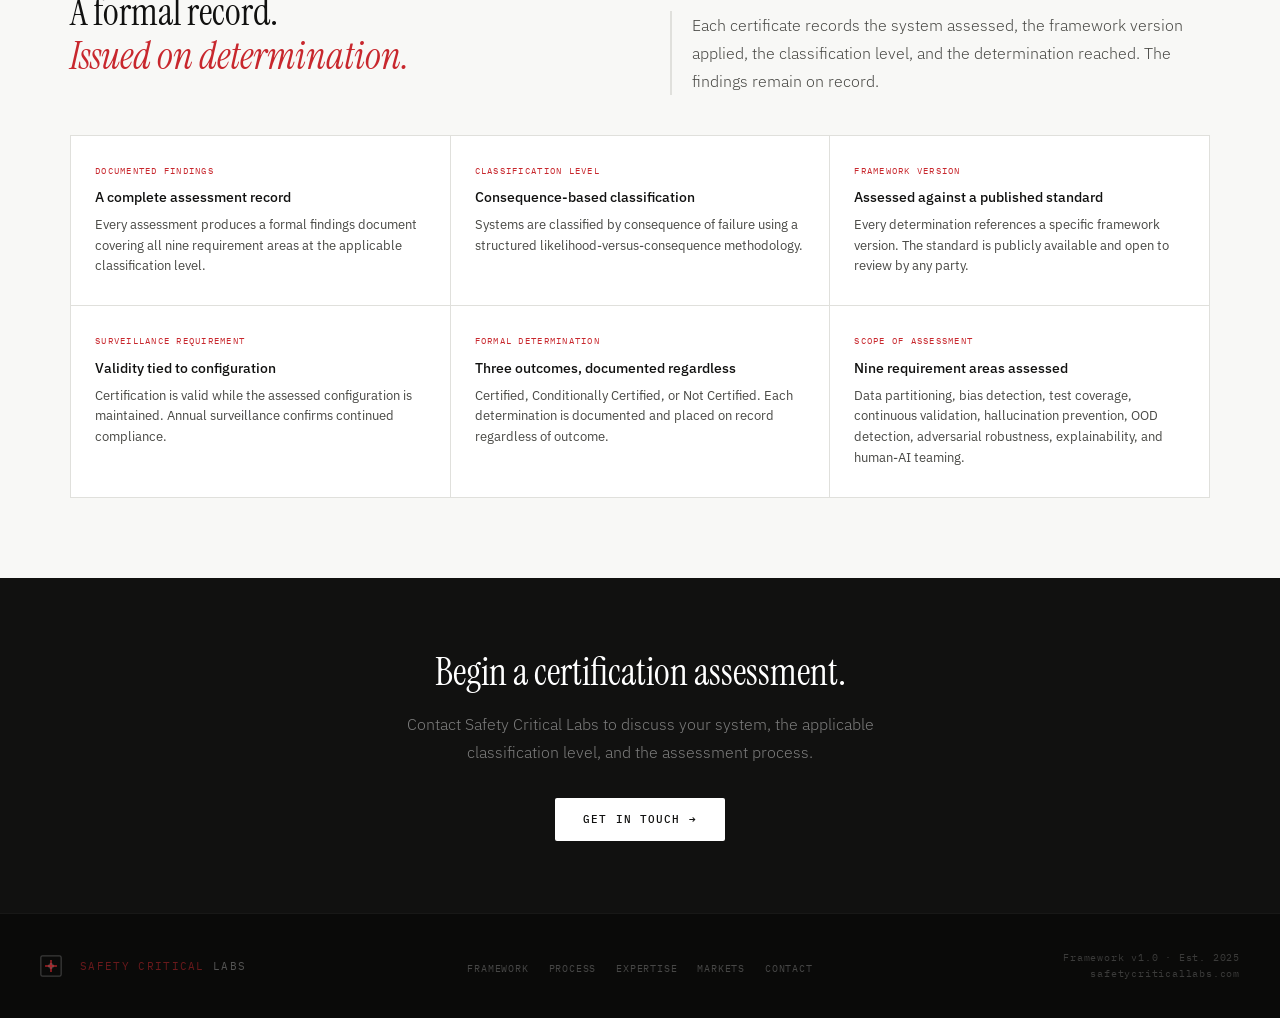
==== commit f31f97d1: "Framework edit" ====
--- a/index.html
+++ b/index.html
@@ -3,7 +3,10 @@
 <head>
 <meta charset="UTF-8">
 <meta name="viewport" content="width=device-width, initial-scale=1.0">
-<title>Safety Critical Labs AI Certification Authority</title>
+<title>Safety Critical Labs</title>
+<meta name="title" content="Safety Critical Labs">
+<link rel="icon" type="image/svg+xml" href="favicon.svg">
+<link rel="shortcut icon" href="favicon.svg">
 <link rel="preconnect" href="https://fonts.googleapis.com">
 <link rel="preconnect" href="https://fonts.gstatic.com" crossorigin>
 <link href="https://fonts.googleapis.com/css2?family=Instrument+Serif:ital@0;1&family=IBM+Plex+Sans:wght@300;400;500;600&family=IBM+Plex+Mono:wght@400;500&display=swap" rel="stylesheet">
@@ -43,22 +46,22 @@
 .global-nav {
   position: fixed; top: 0; left: 0; right: 0; z-index: 200;
   height: 56px;
-  background: var(--ink);
+  background: var(--white);
   display: flex; align-items: center;
   padding: 0 40px;
-  border-bottom: 1px solid rgba(255,255,255,0.08);
+  border-bottom: 1px solid var(--rule);
 }
 
 .gn-wordmark {
   display: flex; align-items: center; gap: 10px;
-  text-decoration: none; color: #fff; flex-shrink: 0;
+  text-decoration: none; color: var(--ink); flex-shrink: 0;
 }
 
 .gn-icon { width: 26px; height: 26px; }
 
 .gn-text {
   font-family: var(--mono); font-size: 12px;
-  font-weight: 500; letter-spacing: 0.14em; text-transform: uppercase; color: #fff;
+  font-weight: 500; letter-spacing: 0.14em; text-transform: uppercase; color: var(--ink);
 }
 .gn-text em { color: var(--red); font-style: normal; }
 
@@ -70,12 +73,12 @@
 .gn-links a {
   font-family: var(--mono); font-size: 10px;
   letter-spacing: 0.1em; text-transform: uppercase;
-  color: rgba(255,255,255,0.4); text-decoration: none;
+  color: var(--ink-3); text-decoration: none;
   padding: 6px 12px; border-radius: 2px;
   transition: color 0.15s, background 0.15s;
 }
-.gn-links a:hover { color: #fff; background: rgba(255,255,255,0.06); }
-.gn-links a.active { color: #fff; }
+.gn-links a:hover { color: var(--ink); background: var(--bg); }
+.gn-links a.active { color: var(--ink); }
 
 .gn-cta {
   background: var(--red) !important;
@@ -298,109 +301,146 @@
 <style>
 /* ─── HOME HERO ───────────────────────────────────────────── */
 .home-hero {
-  background: var(--ink);
+  background: var(--bg);
   min-height: calc(100vh - 56px);
   display: flex; align-items: center;
   padding: 80px 40px;
-  position: relative; overflow: hidden;
-}
-
-.home-hero::before {
-  display: none;
+  border-bottom: 1px solid var(--rule);
 }
 
 .home-hero-inner {
   max-width: 1140px; margin: 0 auto; width: 100%;
   display: grid; grid-template-columns: 1fr 1fr;
   gap: 80px; align-items: center;
-  position: relative; z-index: 1;
 }
 
 .hero-eyebrow {
   font-family: var(--mono); font-size: 10px;
   letter-spacing: 0.16em; text-transform: uppercase;
-  color: var(--red); margin-bottom: 24px;
+  color: var(--ink-3); margin-bottom: 24px;
   display: flex; align-items: center; gap: 10px;
 }
-.hero-eyebrow::before { content: ''; display: inline-block; width: 20px; height: 1px; background: var(--red); }
+.hero-eyebrow::before { content: ''; display: inline-block; width: 16px; height: 1px; background: var(--red); }
 
 .home-hero h1 {
   font-family: var(--serif);
-  font-size: clamp(52px, 6vw, 80px);
-  font-weight: 400; line-height: 1.04;
-  color: #fff; letter-spacing: -0.015em;
-  margin-bottom: 32px;
+  font-size: clamp(44px, 5.5vw, 72px);
+  font-weight: 400; line-height: 1.06;
+  color: var(--ink); letter-spacing: -0.015em;
+  margin-bottom: 28px;
 }
 .home-hero h1 em { font-style: italic; color: var(--red); }
 
 .hero-body {
-  font-size: 18px; color: rgba(255,255,255,0.5);
+  font-size: 17px; color: var(--ink-2);
   font-weight: 300; line-height: 1.75; margin-bottom: 36px;
-  max-width: 480px;
-}
-
-.hero-cta-row { display: flex; gap: 12px; flex-wrap: wrap; }
-
-/* right col */
-.hero-right { display: flex; flex-direction: column; gap: 16px; }
-
-.hero-card {
-  background: rgba(255,255,255,0.04);
-  border: 1px solid rgba(255,255,255,0.07);
-  border-radius: 4px; padding: 22px 24px;
-  text-decoration: none; display: block;
-  transition: border-color 0.2s, background 0.2s;
-}
-.hero-card:hover {
-  border-color: rgba(200,39,45,0.45);
-  background: rgba(200,39,45,0.05);
-}
-
-.hc-label {
-  font-family: var(--mono); font-size: 9px;
+  max-width: 460px;
+}
+
+/* ─── CERTIFICATE DISPLAY ─────────────────────────────────── */
+.cert-stage {
+  display: flex; align-items: center; justify-content: center;
+  padding: 16px 0;
+}
+
+.cert-doc {
+  background: #fff;
+  border: 1px solid #d4cfc4;
+  width: 100%; max-width: 400px;
+  padding: 28px 32px;
+  position: relative;
+  box-shadow: 0 2px 8px rgba(0,0,0,0.06), 0 16px 48px rgba(0,0,0,0.09);
+  font-family: var(--serif);
+}
+
+.cert-doc::before {
+  content: ''; position: absolute; inset: 8px;
+  border: 1px solid #e8e4dc; pointer-events: none;
+}
+
+.cert-corner { position: absolute; width: 18px; height: 18px; }
+.cert-corner svg { width: 100%; height: 100%; }
+.cert-corner-tl { top: 10px; left: 10px; }
+.cert-corner-tr { top: 10px; right: 10px; transform: scaleX(-1); }
+.cert-corner-bl { bottom: 10px; left: 10px; transform: scaleY(-1); }
+.cert-corner-br { bottom: 10px; right: 10px; transform: scale(-1); }
+
+.cert-top-rule {
+  width: 100%; height: 1px;
+  background: linear-gradient(90deg, transparent, #c4a96b, #d4cfc4, #c4a96b, transparent);
+  margin-bottom: 16px;
+}
+
+.cert-doc-eyebrow {
+  font-family: var(--mono); font-size: 7px;
+  letter-spacing: 0.2em; text-transform: uppercase;
+  color: #8b7340; text-align: center; margin-bottom: 10px;
+}
+
+.cert-doc-title {
+  font-size: 16px; font-weight: 300; line-height: 1.2;
+  text-align: center; color: #0a0a0f; margin-bottom: 4px;
+}
+.cert-doc-title em { font-style: italic; }
+
+.cert-doc-sub {
+  font-family: var(--mono); font-size: 7.5px;
   letter-spacing: 0.12em; text-transform: uppercase;
-  color: var(--red); margin-bottom: 6px;
-}
-.hc-title { font-size: 15px; font-weight: 500; color: #fff; margin-bottom: 6px; line-height: 1.3; }
-.hc-body { font-size: 13px; color: rgba(255,255,255,0.4); line-height: 1.55; }
-
-.hc-arrow {
-  float: right; color: rgba(255,255,255,0.2);
-  font-size: 16px; margin-top: -2px;
-  transition: color 0.15s;
-}
-.hero-card:hover .hc-arrow { color: var(--red); }
-
-/* ─── STATS ───────────────────────────────────────────────── */
-.stats-strip {
-  background: rgba(255,255,255,0.03);
-  border-top: 1px solid rgba(255,255,255,0.06);
-  padding: 0 40px;
-}
-
-.stats-inner {
-  max-width: 1140px; margin: 0 auto;
-  display: grid; grid-template-columns: repeat(3, 1fr);
-  border-left: 1px solid rgba(255,255,255,0.06);
-}
-
-.stat-block {
-  padding: 36px 28px;
-  border-right: 1px solid rgba(255,255,255,0.06);
-  border-top: 1px solid rgba(255,255,255,0.06);
-  border-bottom: 1px solid rgba(255,255,255,0.06);
-}
-
-.stat-num {
-  font-family: var(--serif); font-size: 44px;
-  color: #fff; line-height: 1; margin-bottom: 8px;
-}
-.stat-num em { color: var(--red); font-style: normal; }
-
-.stat-label {
-  font-family: var(--mono); font-size: 10px;
-  letter-spacing: 0.1em; text-transform: uppercase;
-  color: rgba(255,255,255,0.3); line-height: 1.4;
+  color: #6b6b80; text-align: center; margin-bottom: 16px;
+}
+
+.cert-field-block {
+  background: #f7f5f0; border: 1px solid #e8e4dc;
+  padding: 12px 16px; text-align: center; margin-bottom: 12px;
+}
+.cert-field-label {
+  font-family: var(--mono); font-size: 7px;
+  letter-spacing: 0.18em; text-transform: uppercase;
+  color: #6b6b80; margin-bottom: 4px;
+}
+.cert-field-value { font-size: 14px; font-weight: 500; color: #0a0a0f; }
+
+.cert-data-grid {
+  display: grid; grid-template-columns: 1fr 1fr 1fr;
+  border: 1px solid #e8e4dc; margin-bottom: 12px;
+}
+.cert-data-cell {
+  padding: 10px; border-right: 1px solid #e8e4dc;
+}
+.cert-data-cell:last-child { border-right: none; }
+.cert-data-cell-label {
+  font-family: var(--mono); font-size: 6.5px;
+  letter-spacing: 0.15em; text-transform: uppercase;
+  color: #6b6b80; margin-bottom: 4px;
+}
+.cert-data-cell-value { font-size: 10px; font-weight: 500; color: #0a0a0f; line-height: 1.3; }
+.cert-data-cell-value.certified { color: #3B6D11; }
+
+.cert-thin-rule { width: 100%; height: 1px; background: #e8e4dc; margin: 12px 0; }
+
+.cert-det-text {
+  font-size: 7.5px; color: #2a2a3a; line-height: 1.7;
+  text-align: center; font-weight: 300; padding: 0 4px;
+}
+
+.cert-sig-row {
+  display: grid; grid-template-columns: 1fr 1fr;
+  gap: 20px; margin-top: 16px;
+}
+.cert-sig-line { height: 1px; background: #0a0a0f; margin-bottom: 5px; }
+.cert-sig-name { font-size: 9px; font-weight: 500; color: #0a0a0f; }
+.cert-sig-role {
+  font-family: var(--mono); font-size: 6.5px;
+  letter-spacing: 0.12em; text-transform: uppercase; color: #6b6b80;
+}
+
+.cert-foot-row {
+  display: flex; justify-content: space-between; align-items: center;
+  margin-top: 14px; padding-top: 10px; border-top: 1px solid #e8e4dc;
+}
+.cert-foot-text {
+  font-family: var(--mono); font-size: 6.5px;
+  letter-spacing: 0.08em; color: #6b6b80;
 }
 
 /* ─── WHAT WE DO ──────────────────────────────────────────── */
@@ -415,191 +455,109 @@
 }
 .what-body p strong { color: var(--ink); font-weight: 500; }
 
-.analogy-row { display: flex; gap: 8px; flex-wrap: wrap; margin-top: 28px; }
-
-.atag {
+.nav-cards {
+  display: flex; flex-direction: column;
+  border: 1px solid var(--rule);
+}
+
+.nav-card {
+  display: flex; align-items: center; gap: 16px;
+  padding: 16px 20px; background: var(--white);
+  border-bottom: 1px solid var(--rule);
+  text-decoration: none; color: inherit;
+  transition: background 0.15s;
+}
+.nav-card:last-child { border-bottom: none; }
+.nav-card:hover { background: var(--bg); }
+
+.nav-card-num {
   font-family: var(--mono); font-size: 10px;
-  letter-spacing: 0.07em; text-transform: uppercase;
-  border: 1px solid var(--rule); border-radius: 2px;
-  padding: 6px 12px; color: var(--ink-3); background: transparent;
-  cursor: default;
-}
-.atag.highlight { color: var(--red); border-color: rgba(200,39,45,0.25); background: var(--red-lt); }
-
-.page-preview-cards { display: flex; flex-direction: column; gap: 12px; }
-
-.ppc {
-  background: var(--white); border: 1px solid var(--rule);
-  border-radius: 4px; padding: 20px 22px;
-  display: flex; gap: 20px; align-items: flex-start;
-  text-decoration: none; color: inherit;
-  transition: border-color 0.2s, transform 0.2s;
-}
-.ppc:hover { border-color: var(--red); transform: translateX(4px); }
-
-.ppc-num {
-  font-family: var(--mono); font-size: 11px;
-  color: var(--red); flex-shrink: 0; padding-top: 2px;
-  min-width: 28px;
-}
-.ppc-body { flex: 1; }
-.ppc-title { font-size: 14px; font-weight: 600; margin-bottom: 4px; color: var(--ink); }
-.ppc-desc { font-size: 12px; color: var(--ink-3); line-height: 1.55; }
-.ppc-arrow { color: var(--rule); font-size: 14px; flex-shrink: 0; padding-top: 2px; transition: color 0.15s; }
-.ppc:hover .ppc-arrow { color: var(--red); }
-
-/* ─── URGENCY BAND ────────────────────────────────────────── */
-.urgency-band {
-  background: var(--ink);
-  padding: 80px 40px;
-}
-
-.ub-inner {
-  max-width: 1140px; margin: 0 auto;
-}
-
-.ub-header {
+  color: var(--red); flex-shrink: 0; min-width: 24px;
+}
+.nav-card-body { flex: 1; }
+.nav-card-title { font-size: 13px; font-weight: 500; color: var(--ink); margin-bottom: 2px; }
+.nav-card-desc { font-size: 12px; color: var(--ink-3); line-height: 1.5; }
+.nav-card-arrow { color: var(--rule); font-size: 13px; flex-shrink: 0; transition: color 0.15s; }
+.nav-card:hover .nav-card-arrow { color: var(--red); }
+
+/* ─── WHAT CERTIFICATION PRODUCES ────────────────────────── */
+.produces-header {
   display: grid; grid-template-columns: 1fr 1fr;
-  gap: 60px; align-items: end; margin-bottom: 48px;
-}
-
-.ub-header .section-eyebrow { color: rgba(255,255,255,0.3); }
-.ub-header .section-eyebrow::before { background: rgba(255,255,255,0.3); }
-.ub-header h2.section-title { color: #fff; }
-
-.ub-lead {
-  font-size: 16px; color: rgba(255,255,255,0.45);
+  gap: 60px; align-items: end; margin-bottom: 40px;
+}
+
+.produces-lead {
+  font-size: 16px; color: var(--ink-2);
   font-weight: 300; line-height: 1.75;
-  border-left: 2px solid var(--red); padding-left: 20px;
-  align-self: end;
-}
-
-.ub-grid {
-  display: grid; grid-template-columns: repeat(3, 1fr); gap: 2px;
-}
-
-.ub-item {
-  background: rgba(255,255,255,0.03);
-  border: 1px solid rgba(255,255,255,0.06);
+  border-left: 2px solid var(--rule);
+  padding-left: 20px; align-self: end;
+}
+
+.produces-grid {
+  display: grid; grid-template-columns: repeat(3, 1fr);
+  gap: 1px; background: var(--rule);
+  border: 1px solid var(--rule);
+}
+
+.produces-card {
+  background: var(--white);
   padding: 28px 24px;
-  transition: background 0.2s, border-color 0.2s;
-}
-.ub-item:hover {
-  background: rgba(255,255,255,0.06);
-  border-color: rgba(200,39,45,0.3);
-}
-
-.ub-std {
+}
+
+.produces-card-label {
   font-family: var(--mono); font-size: 9px;
-  letter-spacing: 0.12em; text-transform: uppercase;
+  letter-spacing: 0.14em; text-transform: uppercase;
   color: var(--red); margin-bottom: 10px;
 }
-.ub-title { font-size: 14px; font-weight: 500; color: rgba(255,255,255,0.85); margin-bottom: 6px; line-height: 1.35; }
-.ub-desc { font-size: 13px; color: rgba(255,255,255,0.35); line-height: 1.6; }
-
-.ub-cta { margin-top: 40px; display: flex; gap: 12px; }
-
-/* ─── FOUNDER PREVIEW ─────────────────────────────────────── */
-.founder-preview {
-  display: grid; grid-template-columns: 1fr 1fr; gap: 64px; align-items: center;
-}
-
-.fp-left p {
-  font-size: 16px; color: var(--ink-2); line-height: 1.8;
-  font-weight: 300; margin-bottom: 18px;
-}
-.fp-left p strong { color: var(--ink); font-weight: 500; }
-
-.fp-quote {
-  font-family: var(--serif); font-size: 20px; font-style: italic;
-  color: var(--ink-2); line-height: 1.55;
-  border-left: 2px solid var(--red); padding-left: 20px;
-  margin: 28px 0;
-}
-
-.fp-byline {
-  font-family: var(--mono); font-size: 10px;
-  letter-spacing: 0.1em; text-transform: uppercase; color: var(--ink-3);
-  margin-top: 20px; line-height: 1.7;
-}
-
-.fp-cards { display: flex; flex-direction: column; gap: 12px; }
-
-.fp-card {
-  background: var(--white); border: 1px solid var(--rule);
-  border-radius: 4px; padding: 22px 24px;
-}
-.fp-card-org {
-  font-family: var(--mono); font-size: 9px;
-  letter-spacing: 0.12em; text-transform: uppercase;
-  color: var(--red); margin-bottom: 6px;
-}
-.fp-card-role { font-size: 14px; font-weight: 600; margin-bottom: 6px; color: var(--ink); }
-.fp-card-desc { font-size: 13px; color: var(--ink-2); line-height: 1.6; }
-.fp-card-award {
-  display: inline-block; margin-top: 10px;
-  font-family: var(--mono); font-size: 9px;
-  letter-spacing: 0.08em; text-transform: uppercase;
-  background: var(--red-lt); border: 1px solid rgba(200,39,45,0.2);
-  color: var(--red); padding: 4px 10px; border-radius: 2px;
-}
+.produces-card-title {
+  font-size: 14px; font-weight: 500;
+  color: var(--ink); margin-bottom: 8px; line-height: 1.35;
+}
+.produces-card-desc { font-size: 13px; color: var(--ink-2); line-height: 1.6; }
 
 /* ─── HOME CTA ────────────────────────────────────────────── */
 .home-cta {
-  background: var(--red);
+  background: var(--ink);
   padding: 72px 40px;
   text-align: center;
 }
 
 .home-cta h2 {
   font-family: var(--serif);
-  font-size: clamp(32px, 3.5vw, 48px);
+  font-size: clamp(28px, 3vw, 40px);
   color: #fff; font-weight: 400;
   margin-bottom: 16px; line-height: 1.15;
 }
 
 .home-cta p {
-  font-size: 17px; color: rgba(255,255,255,0.7);
-  font-weight: 300; max-width: 500px;
-  margin: 0 auto 32px; line-height: 1.7;
-}
-
-.home-cta-row { display: flex; gap: 12px; justify-content: center; }
+  font-size: 16px; color: rgba(255,255,255,0.45);
+  font-weight: 300; max-width: 480px;
+  margin: 0 auto 32px; line-height: 1.75;
+}
 
 .btn-white {
-  background: #fff; color: var(--red);
+  display: inline-block;
+  background: #fff; color: var(--ink);
   font-family: var(--mono); font-size: 11px;
   letter-spacing: 0.1em; text-transform: uppercase;
   padding: 13px 28px; border-radius: 2px;
   text-decoration: none; transition: all 0.15s;
   font-weight: 500;
 }
-.btn-white:hover { background: var(--ink); color: #fff; }
-
-.btn-ghost-white {
-  border: 1px solid rgba(255,255,255,0.4); color: rgba(255,255,255,0.8);
-  font-family: var(--mono); font-size: 11px;
-  letter-spacing: 0.1em; text-transform: uppercase;
-  padding: 13px 28px; border-radius: 2px;
-  text-decoration: none; transition: all 0.15s;
-}
-.btn-ghost-white:hover { border-color: #fff; color: #fff; }
+.btn-white:hover { background: var(--bg); }
 
 /* RESPONSIVE */
 @media (max-width: 880px) {
   .home-hero { padding: 60px 24px; }
   .home-hero-inner { grid-template-columns: 1fr; gap: 40px; }
-  .stats-strip { padding: 0 24px; }
-  .stats-inner { grid-template-columns: 1fr 1fr; }
+  .cert-stage { padding: 0; }
   .what-grid { grid-template-columns: 1fr; gap: 40px; }
-  .ub-header { grid-template-columns: 1fr; gap: 20px; }
-  .ub-grid { grid-template-columns: 1fr; }
-  .founder-preview { grid-template-columns: 1fr; gap: 40px; }
-  .urgency-band { padding: 60px 24px; }
+  .produces-header { grid-template-columns: 1fr; gap: 20px; }
+  .produces-grid { grid-template-columns: 1fr; }
   .home-cta { padding: 60px 24px; }
 }
 @media (max-width: 580px) {
-  .stats-inner { grid-template-columns: 1fr 1fr; }
+  .cert-doc { max-width: 100%; }
 }
 </style>
 </head>
@@ -609,15 +567,14 @@
 <nav class="global-nav">
   <a href="index.html" class="gn-wordmark">
     <svg class="gn-icon" viewBox="0 0 26 26" fill="none">
-      <rect x="1" y="1" width="24" height="24" rx="2" stroke="rgba(255,255,255,0.4)" stroke-width="1.5"/>
+      <rect x="1" y="1" width="24" height="24" rx="2" stroke="var(--rule)" stroke-width="1.5"/>
       <line x1="6" y1="13" x2="20" y2="13" stroke="#C8272D" stroke-width="1.5"/>
       <line x1="13" y1="6" x2="13" y2="20" stroke="#C8272D" stroke-width="1.5"/>
-      <circle cx="13" cy="13" r="2.5" stroke="rgba(255,255,255,0.4)" stroke-width="1.5"/>
+      <circle cx="13" cy="13" r="2.5" stroke="var(--rule)" stroke-width="1.5"/>
     </svg>
     <span class="gn-text"><em>Safety Critical</em> Labs</span>
   </a>
   <ul class="gn-links">
-    <li><a href="index.html" class="active">Home</a></li>
     <li><a href="framework.html">Framework</a></li>
     <li><a href="process.html">Process</a></li>
     <li><a href="expertise.html">Expertise</a></li>
@@ -627,55 +584,92 @@
 </nav>
 
 <!-- HERO -->
-<div style="background: var(--ink);">
+<div style="background: var(--bg);">
   <section class="home-hero">
     <div class="home-hero-inner">
       <div>
         <div class="hero-eyebrow">AI Certification Authority &middot; Est. 2025</div>
         <h1>
-          The standard<br>
-          AI in critical<br>
-          systems<br>
-          <em>has been missing.</em>
+          AI Certification<br>
+          for <em>Safety-Critical</em><br>
+          Systems
         </h1>
         <p class="hero-body">
-          Safety Critical Labs is a certification authority. We conduct structured assessments of AI systems and issue formal determinations against a published, citable standard. Certified, Conditionally Certified, or Not Certified.
+          Safety Critical Labs evaluates AI systems operating in aerospace, aviation, medical, and automotive environments. Assessments are conducted against a published standard. A formal determination is issued and placed on record.
         </p>
-        <div class="hero-cta-row">
-          <a href="framework.html" class="btn btn-red">View the framework</a>
+        <a href="contact.html" class="btn btn-solid">Begin an assessment &rarr;</a>
+      </div>
+
+      <div class="cert-stage">
+        <div class="cert-doc">
+
+          <div class="cert-corner cert-corner-tl">
+            <svg viewBox="0 0 32 32" fill="none"><path d="M2 30 L2 2 L30 2" stroke="#c4a96b" stroke-width="1" fill="none"/><path d="M2 16 L8 10 M2 24 L8 18" stroke="#c4a96b" stroke-width="0.5" fill="none"/></svg>
+          </div>
+          <div class="cert-corner cert-corner-tr">
+            <svg viewBox="0 0 32 32" fill="none"><path d="M2 30 L2 2 L30 2" stroke="#c4a96b" stroke-width="1" fill="none"/><path d="M2 16 L8 10 M2 24 L8 18" stroke="#c4a96b" stroke-width="0.5" fill="none"/></svg>
+          </div>
+          <div class="cert-corner cert-corner-bl">
+            <svg viewBox="0 0 32 32" fill="none"><path d="M2 30 L2 2 L30 2" stroke="#c4a96b" stroke-width="1" fill="none"/><path d="M2 16 L8 10 M2 24 L8 18" stroke="#c4a96b" stroke-width="0.5" fill="none"/></svg>
+          </div>
+          <div class="cert-corner cert-corner-br">
+            <svg viewBox="0 0 32 32" fill="none"><path d="M2 30 L2 2 L30 2" stroke="#c4a96b" stroke-width="1" fill="none"/><path d="M2 16 L8 10 M2 24 L8 18" stroke="#c4a96b" stroke-width="0.5" fill="none"/></svg>
+          </div>
+
+          <div class="cert-top-rule"></div>
+          <div class="cert-doc-eyebrow">Certificate of Conformance</div>
+          <div class="cert-doc-title">AI Requirements Framework<br><em>Assessment Determination</em></div>
+          <div class="cert-doc-sub">Safety Critical Labs &middot; Certification Authority</div>
+
+          <div class="cert-field-block">
+            <div class="cert-field-label">Certified System</div>
+            <div class="cert-field-value">[System Name]</div>
+          </div>
+
+          <div class="cert-data-grid">
+            <div class="cert-data-cell">
+              <div class="cert-data-cell-label">Classification</div>
+              <div class="cert-data-cell-value">Safety-Critical AI</div>
+            </div>
+            <div class="cert-data-cell">
+              <div class="cert-data-cell-label">Determination</div>
+              <div class="cert-data-cell-value certified">Certified</div>
+            </div>
+            <div class="cert-data-cell">
+              <div class="cert-data-cell-label">Valid Through</div>
+              <div class="cert-data-cell-value">Annual surveillance</div>
+            </div>
+          </div>
+
+          <div class="cert-thin-rule"></div>
+
+          <div class="cert-det-text">
+            Having reviewed the evidence package and conducted a technical assessment, Safety Critical Labs determines that the system meets all applicable requirements of the SCL AI Requirements Framework v1.0 at the Safety-Critical classification level.
+          </div>
+
+          <div class="cert-sig-row">
+            <div>
+              <div class="cert-sig-line"></div>
+              <div class="cert-sig-name">Lead Assessor</div>
+              <div class="cert-sig-role">Safety Critical Labs</div>
+            </div>
+            <div>
+              <div class="cert-sig-line"></div>
+              <div class="cert-sig-name">Principal</div>
+              <div class="cert-sig-role">Safety Critical Labs</div>
+            </div>
+          </div>
+
+          <div class="cert-foot-row">
+            <div class="cert-foot-text">Certificate No. SCL-CERT-[YYYY]-[NNN]</div>
+            <div class="cert-foot-text">Framework v1.0</div>
+            <div class="cert-foot-text">SCL Certified</div>
+          </div>
+
         </div>
-      </div>
-
-      <div class="hero-right">
-        <a href="framework.html" class="hero-card">
-          <div class="hc-label">The framework</div>
-          <span class="hc-arrow">&rarr;</span>
-          <div class="hc-title">9 requirement areas. Every AI failure mode covered.</div>
-          <div class="hc-body">A publicly available, citable standard built from the ground up for AI in safety-critical operations.</div>
-        </a>
-        <a href="process.html" class="hero-card">
-          <div class="hc-label">Certification process</div>
-          <span class="hc-arrow">&rarr;</span>
-          <div class="hc-title">Four phases from assessment to formal determination.</div>
-          <div class="hc-body">A structured audit that produces a certificate stating exactly what was assessed, at which classification level, and against which framework version.</div>
-        </a>
-        <a href="expertise.html" class="hero-card">
-          <div class="hc-label">Our expertise</div>
-          <span class="hc-arrow">&rarr;</span>
-          <div class="hc-title">Government &amp; automotive industry experience.</div>
-          <div class="hc-body">The framework was not adapted from a governance template. It was built by someone with hands-on experience in government human spaceflight and automotive manufacturing AI systems.</div>
-        </a>
-        <a href="markets.html" class="hero-card">
-          <div class="hc-label">Markets we serve</div>
-          <span class="hc-arrow">&rarr;</span>
-          <div class="hc-title">Aerospace, aviation, medical &amp; automotive.</div>
-          <div class="hc-body">Algorithm-agnostic and domain-applicable. Certification follows AI wherever the consequence of failure is measured in lives.</div>
-        </a>
       </div>
     </div>
   </section>
-
-</div>
 
 <!-- WHAT WE DO -->
 <section class="page-section" style="background: var(--white);">
@@ -683,61 +677,53 @@
     <div class="what-grid">
       <div>
         <div class="section-eyebrow">What we do</div>
-        <h2 class="section-title">A certification authority.<br><em>Not a consulting firm.</em></h2>
+        <h2 class="section-title">A certification authority<br>for <em>AI systems.</em></h2>
         <div class="what-body">
           <p>
-            Safety Critical Labs is a <strong>certification authority</strong>. The product is the mark. The mark is only valuable if the standard behind it is rigorous and the authority granting it is trusted. The framework was built by a practitioner with direct experience certifying AI in human-rated and safety-critical programs across government and industry.
+            Safety Critical Labs conducts structured assessments of AI systems against the SCL AI Requirements Framework. A formal determination is issued at a defined classification level with documented findings on record.
           </p>
           <p>
-            We evaluate. We do not recommend, consult, or advise. We certify against a defined standard that anyone can read, audit, and challenge. A determination is issued against a specific version of the framework, at a defined classification level, with documented findings on record.
+            Assessments are conducted against a <strong>published, citable standard</strong>. The framework is publicly available, versioned, and open to review. Anyone can read it, audit it, and challenge it.
           </p>
           <p>
-            A Safety Critical Labs certificate states what was assessed, against which version of the framework, at which classification level, and what was found. It does not claim a system is safe. It claims the system was rigorously evaluated against a published standard with a formal, reproducible methodology.
+            A certificate states what was assessed, against which version of the framework, at which classification level, and what was found. It records that a system was formally evaluated against a defined standard with a reproducible methodology.
           </p>
         </div>
-        <div class="analogy-row">
-          <span class="atag highlight">SCL AI Systems</span>
-          <span class="atag">Aerospace</span>
-          <span class="atag">Aviation</span>
-          <span class="atag">Medical Devices</span>
-          <span class="atag">Automotive</span>
-        </div>
       </div>
       <div>
-        <div class="section-eyebrow">Where to go next</div>
-        <p style="font-size:14px;color:var(--ink-3);font-weight:300;line-height:1.7;margin-bottom:20px;max-width:420px;">New to SCL? Start with the Framework to understand the standard, then follow the path from there.</p>
-        <div class="page-preview-cards">
-          <a href="framework.html" class="ppc">
-            <span class="ppc-num">01</span>
-            <div class="ppc-body">
-              <div class="ppc-title">The Framework</div>
-              <div class="ppc-desc">Nine verifiable requirement areas covering every AI-specific failure mode not addressed by existing standards.</div>
+        <div class="section-eyebrow">Explore</div>
+        <div class="nav-cards">
+          <a href="framework.html" class="nav-card">
+            <span class="nav-card-num">01</span>
+            <div class="nav-card-body">
+              <div class="nav-card-title">The Framework</div>
+              <div class="nav-card-desc">Nine requirement areas covering AI-specific failure modes.</div>
             </div>
-            <span class="ppc-arrow">&rarr;</span>
+            <span class="nav-card-arrow">&rarr;</span>
           </a>
-          <a href="process.html" class="ppc">
-            <span class="ppc-num">02</span>
-            <div class="ppc-body">
-              <div class="ppc-title">Certification Process</div>
-              <div class="ppc-desc">Four-phase process from applicability determination to formal certificate issuance.</div>
+          <a href="process.html" class="nav-card">
+            <span class="nav-card-num">02</span>
+            <div class="nav-card-body">
+              <div class="nav-card-title">Certification Process</div>
+              <div class="nav-card-desc">Four phases from applicability determination to certificate issuance.</div>
             </div>
-            <span class="ppc-arrow">&rarr;</span>
+            <span class="nav-card-arrow">&rarr;</span>
           </a>
-          <a href="expertise.html" class="ppc">
-            <span class="ppc-num">03</span>
-            <div class="ppc-body">
-              <div class="ppc-title">Our Expertise</div>
-              <div class="ppc-desc">Government human spaceflight, automotive industry &amp; university research. The credentials behind the standard.</div>
+          <a href="expertise.html" class="nav-card">
+            <span class="nav-card-num">03</span>
+            <div class="nav-card-body">
+              <div class="nav-card-title">Our Expertise</div>
+              <div class="nav-card-desc">The practitioner background behind the standard.</div>
             </div>
-            <span class="ppc-arrow">&rarr;</span>
+            <span class="nav-card-arrow">&rarr;</span>
           </a>
-          <a href="markets.html" class="ppc">
-            <span class="ppc-num">04</span>
-            <div class="ppc-body">
-              <div class="ppc-title">Markets We Serve</div>
-              <div class="ppc-desc">Aerospace, aviation, medical devices, and automotive wherever AI failure is measured in lives.</div>
+          <a href="markets.html" class="nav-card">
+            <span class="nav-card-num">04</span>
+            <div class="nav-card-body">
+              <div class="nav-card-title">Markets We Serve</div>
+              <div class="nav-card-desc">Aerospace, aviation, medical devices, and automotive.</div>
             </div>
-            <span class="ppc-arrow">&rarr;</span>
+            <span class="nav-card-arrow">&rarr;</span>
           </a>
         </div>
       </div>
@@ -745,61 +731,56 @@
   </div>
 </section>
 
-<!-- WHAT YOU GET -->
-<div class="urgency-band" style="background: var(--bg);">
-  <div class="ub-inner">
-    <div class="ub-header">
+<!-- WHAT CERTIFICATION PRODUCES -->
+<section class="page-section" style="background: var(--bg);">
+  <div class="section-inner">
+    <div class="produces-header">
       <div>
-        <div class="section-eyebrow">What certification gives you</div>
-        <h2 class="section-title" style="color:var(--ink);"><em>What certification</em><br>produces.</h2>
-      </div>
-      <p class="ub-lead" style="color:var(--ink-2); border-left: 2px solid var(--red); padding-left: 20px;">
-        A formal determination against a published standard. Documented findings for each applicable requirement. A certificate stating what was assessed, at which classification level, and what was found.
-      </p>
+        <div class="section-eyebrow">What certification produces</div>
+        <h2 class="section-title">A formal record.<br><em>Issued on determination.</em></h2>
+      </div>
+      <p class="produces-lead">Each certificate records the system assessed, the framework version applied, the classification level, and the determination reached. The findings remain on record.</p>
     </div>
-    <div class="ub-grid">
-      <div class="ub-item fade-up" style="background:var(--white); border-color:var(--rule);">
-        <div class="ub-std">Black box visibility</div>
-        <div class="ub-title" style="color:var(--ink);">Know what your AI is actually doing</div>
-        <div class="ub-desc" style="color:var(--ink-2);">Our assessment methodology systematically examines model behavior, output confidence, and decision traceability. You get visibility into the system that documentation alone cannot provide.</div>
-      </div>
-      <div class="ub-item fade-up" style="background:var(--white); border-color:var(--rule);">
-        <div class="ub-std">Consequence determination</div>
-        <div class="ub-title" style="color:var(--ink);">Consequence is objective. Likelihood is not.</div>
-        <div class="ub-desc" style="color:var(--ink-2);">Two engineers looking at the same system will rarely agree on the probability of failure. They will agree on what happens when it fails. SCL classification is built on consequence, not likelihood estimates. Safety-Critical, Mission-Critical, or Mission Support is determined by the outcome of failure, making the risk characterization defensible across teams, organizations, and regulatory bodies regardless of how risk perception varies in the room.</div>
-      </div>
-      <div class="ub-item fade-up" style="background:var(--white); border-color:var(--rule);">
-        <div class="ub-std">Regulatory confidence</div>
-        <div class="ub-title" style="color:var(--ink);">Something to show when someone asks</div>
-        <div class="ub-desc" style="color:var(--ink-2);">Whether it is a regulator, a procurement officer, or your own leadership, an SCL certificate is a formal record that your system was rigorously assessed against a published standard. Not a vendor claim. A determination.</div>
-      </div>
-      <div class="ub-item fade-up" style="background:var(--white); border-color:var(--rule);">
-        <div class="ub-std">Drift detection</div>
-        <div class="ub-title" style="color:var(--ink);">Assurance that holds after deployment</div>
-        <div class="ub-desc" style="color:var(--ink-2);">AI systems change behavior over time. Certification does not stop at launch. Continuous validation requirements ensure your system is re-assessed when it matters, not just when it is convenient.</div>
-      </div>
-      <div class="ub-item fade-up" style="background:var(--white); border-color:var(--rule);">
-        <div class="ub-std">Failure mode coverage</div>
-        <div class="ub-title" style="color:var(--ink);">Every AI-specific risk addressed</div>
-        <div class="ub-desc" style="color:var(--ink-2);">Hallucination, out-of-distribution inputs, adversarial vulnerability, model drift, bias. Nine structured requirement areas cover the failure modes that make AI in critical systems genuinely dangerous.</div>
-      </div>
-      <div class="ub-item fade-up" style="background:var(--white); border-color:var(--rule);">
-        <div class="ub-std">Human override assurance</div>
-        <div class="ub-title" style="color:var(--ink);">You stay in control</div>
-        <div class="ub-desc" style="color:var(--ink-2);">Our human-AI teaming requirements define explicit authority limits and verified override capability so AI augments your team's decisions without silently replacing them.</div>
+    <div class="produces-grid">
+      <div class="produces-card fade-up">
+        <div class="produces-card-label">Documented findings</div>
+        <div class="produces-card-title">A complete assessment record</div>
+        <div class="produces-card-desc">Every assessment produces a formal findings document covering all nine requirement areas at the applicable classification level.</div>
+      </div>
+      <div class="produces-card fade-up">
+        <div class="produces-card-label">Classification level</div>
+        <div class="produces-card-title">Consequence-based classification</div>
+        <div class="produces-card-desc">Systems are classified by consequence of failure using a structured likelihood-versus-consequence methodology.</div>
+      </div>
+      <div class="produces-card fade-up">
+        <div class="produces-card-label">Framework version</div>
+        <div class="produces-card-title">Assessed against a published standard</div>
+        <div class="produces-card-desc">Every determination references a specific framework version. The standard is publicly available and open to review by any party.</div>
+      </div>
+      <div class="produces-card fade-up">
+        <div class="produces-card-label">Surveillance requirement</div>
+        <div class="produces-card-title">Validity tied to configuration</div>
+        <div class="produces-card-desc">Certification is valid while the assessed configuration is maintained. Annual surveillance confirms continued compliance.</div>
+      </div>
+      <div class="produces-card fade-up">
+        <div class="produces-card-label">Formal determination</div>
+        <div class="produces-card-title">Three outcomes, documented regardless</div>
+        <div class="produces-card-desc">Certified, Conditionally Certified, or Not Certified. Each determination is documented and placed on record regardless of outcome.</div>
+      </div>
+      <div class="produces-card fade-up">
+        <div class="produces-card-label">Scope of assessment</div>
+        <div class="produces-card-title">Nine requirement areas assessed</div>
+        <div class="produces-card-desc">Data partitioning, bias detection, test coverage, continuous validation, hallucination prevention, OOD detection, adversarial robustness, explainability, and human-AI teaming.</div>
       </div>
     </div>
-
   </div>
-</div>
+</section>
 
 <!-- HOME CTA -->
 <div class="home-cta">
-  <h2>Ready to certify your AI system?</h2>
-  <p>Whether you are preparing for regulatory scrutiny or building responsible AI practices into your development lifecycle, we can help.</p>
-  <div class="home-cta-row">
-    <a href="contact.html" class="btn-white">Get Certified</a>
-  </div>
+  <h2>Begin a certification assessment.</h2>
+  <p>Contact Safety Critical Labs to discuss your system, the applicable classification level, and the assessment process.</p>
+  <a href="contact.html" class="btn-white">Get in touch &rarr;</a>
 </div>
 
 <!-- FOOTER -->
@@ -835,4 +816,4 @@
 document.querySelectorAll('.fade-up').forEach(el => observer.observe(el));
 </script>
 </body>
-</html>
+</html>
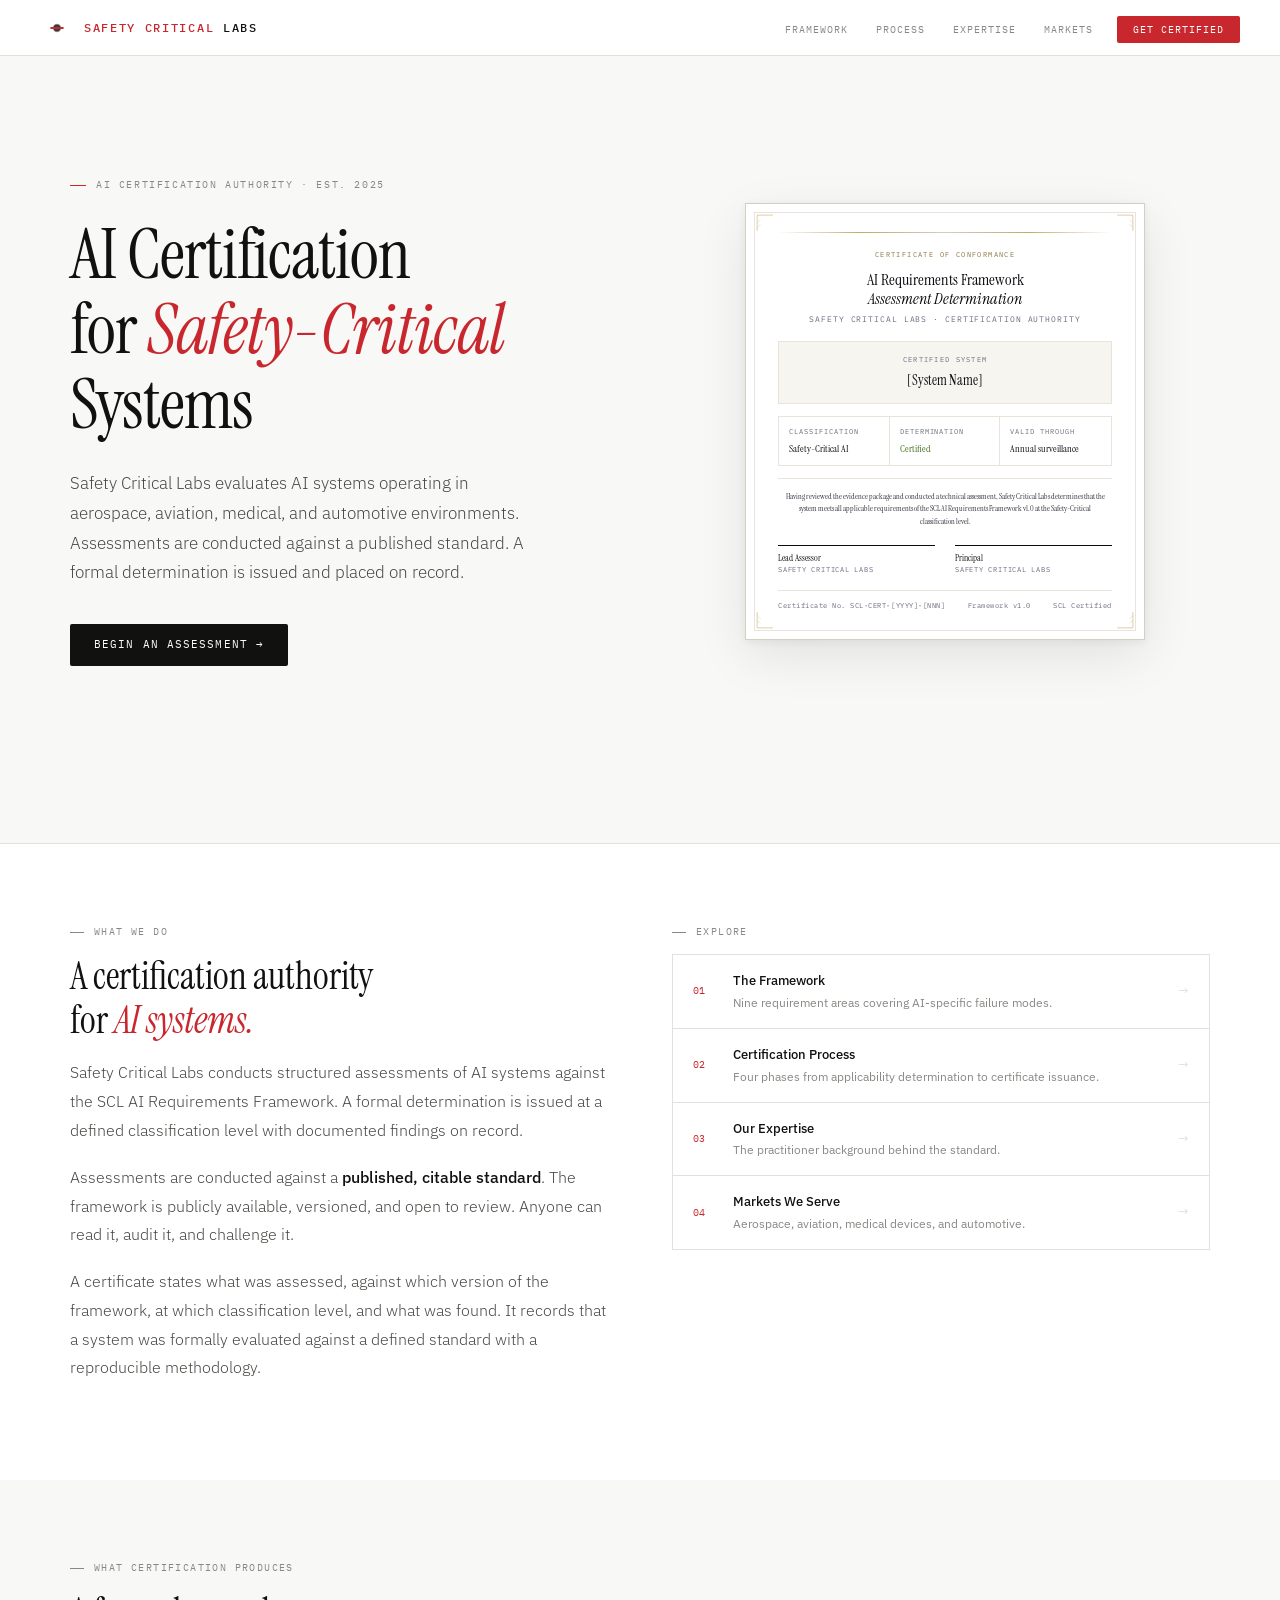
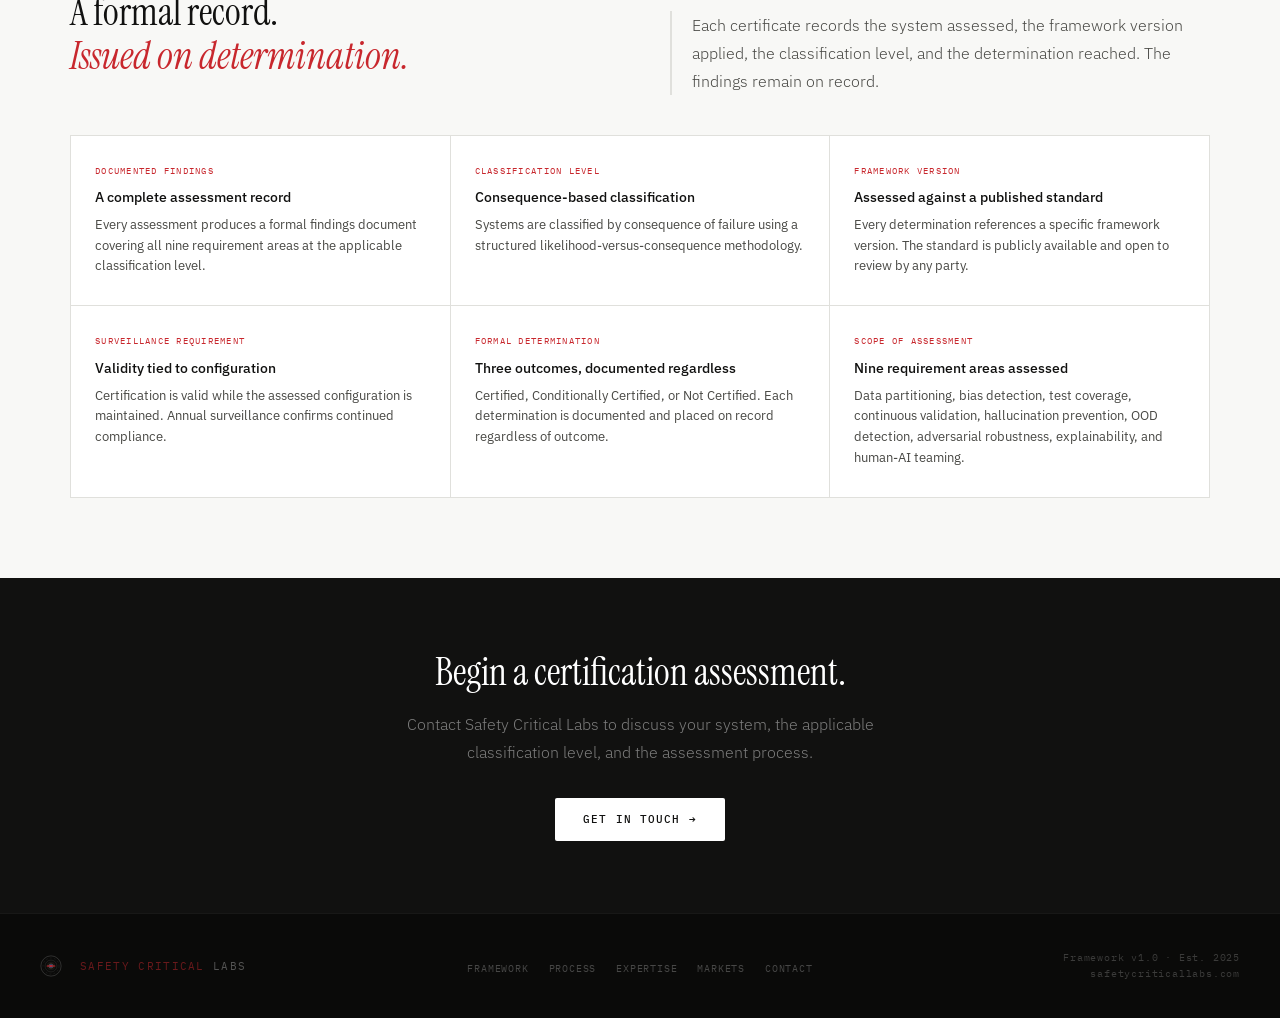
==== commit 9ed3b314: "Increase logo size and breadcrumb color change" ====
--- a/index.html
+++ b/index.html
@@ -57,7 +57,7 @@
   text-decoration: none; color: var(--ink); flex-shrink: 0;
 }
 
-.gn-icon { width: 26px; height: 26px; }
+.gn-icon { width: 34px; height: 34px; }
 
 .gn-text {
   font-family: var(--mono); font-size: 12px;
@@ -567,10 +567,13 @@
 <nav class="global-nav">
   <a href="index.html" class="gn-wordmark">
     <svg class="gn-icon" viewBox="0 0 26 26" fill="none">
-      <rect x="1" y="1" width="24" height="24" rx="2" stroke="var(--rule)" stroke-width="1.5"/>
-      <line x1="6" y1="13" x2="20" y2="13" stroke="#C8272D" stroke-width="1.5"/>
-      <line x1="13" y1="6" x2="13" y2="20" stroke="#C8272D" stroke-width="1.5"/>
-      <circle cx="13" cy="13" r="2.5" stroke="var(--rule)" stroke-width="1.5"/>
+      <circle cx="13" cy="13" r="12" stroke="rgba(255,255,255,0.28)" stroke-width="1"/>
+      <circle cx="13" cy="13" r="9.5" stroke="rgba(255,255,255,0.16)" stroke-width="0.75" stroke-dasharray="2.2 2.6"/>
+      <circle cx="13" cy="13" r="7" stroke="rgba(255,255,255,0.18)" stroke-width="0.75"/>
+      <circle cx="13" cy="13" r="4.5" stroke="rgba(255,255,255,0.18)" stroke-width="0.6"/>
+      <circle cx="13" cy="13" r="2.8" fill="#1B3A6B" stroke="rgba(180,130,42,0.65)" stroke-width="0.8"/>
+      <line x1="8.5" y1="13" x2="17.5" y2="13" stroke="#C8272D" stroke-width="1.4" stroke-linecap="round"/>
+      <circle cx="13" cy="13" r="1.2" fill="#C8272D"/>
     </svg>
     <span class="gn-text"><em>Safety Critical</em> Labs</span>
   </a>
@@ -787,10 +790,13 @@
 <footer class="site-footer">
   <a href="index.html" class="footer-wordmark">
     <svg width="22" height="22" viewBox="0 0 26 26" fill="none">
-      <rect x="1" y="1" width="24" height="24" rx="2" stroke="rgba(255,255,255,0.2)" stroke-width="1.5"/>
-      <line x1="6" y1="13" x2="20" y2="13" stroke="#C8272D" stroke-width="1.5"/>
-      <line x1="13" y1="6" x2="13" y2="20" stroke="#C8272D" stroke-width="1.5"/>
-      <circle cx="13" cy="13" r="2.5" stroke="rgba(255,255,255,0.2)" stroke-width="1.5"/>
+      <circle cx="13" cy="13" r="12" stroke="rgba(255,255,255,0.18)" stroke-width="1"/>
+      <circle cx="13" cy="13" r="9.5" stroke="rgba(255,255,255,0.1)" stroke-width="0.75" stroke-dasharray="2.2 2.6"/>
+      <circle cx="13" cy="13" r="7" stroke="rgba(255,255,255,0.12)" stroke-width="0.75"/>
+      <circle cx="13" cy="13" r="4.5" stroke="rgba(255,255,255,0.12)" stroke-width="0.6"/>
+      <circle cx="13" cy="13" r="2.8" fill="#1B3A6B" stroke="rgba(180,130,42,0.45)" stroke-width="0.8"/>
+      <line x1="8.5" y1="13" x2="17.5" y2="13" stroke="#C8272D" stroke-width="1.4" stroke-linecap="round"/>
+      <circle cx="13" cy="13" r="1.2" fill="#C8272D"/>
     </svg>
     <span style="font-family:var(--mono);font-size:11px;letter-spacing:0.12em;text-transform:uppercase;color:rgba(255,255,255,0.3);margin-left:8px;"><span style="color:rgba(200,39,45,0.5)">Safety Critical</span> Labs</span>
   </a>
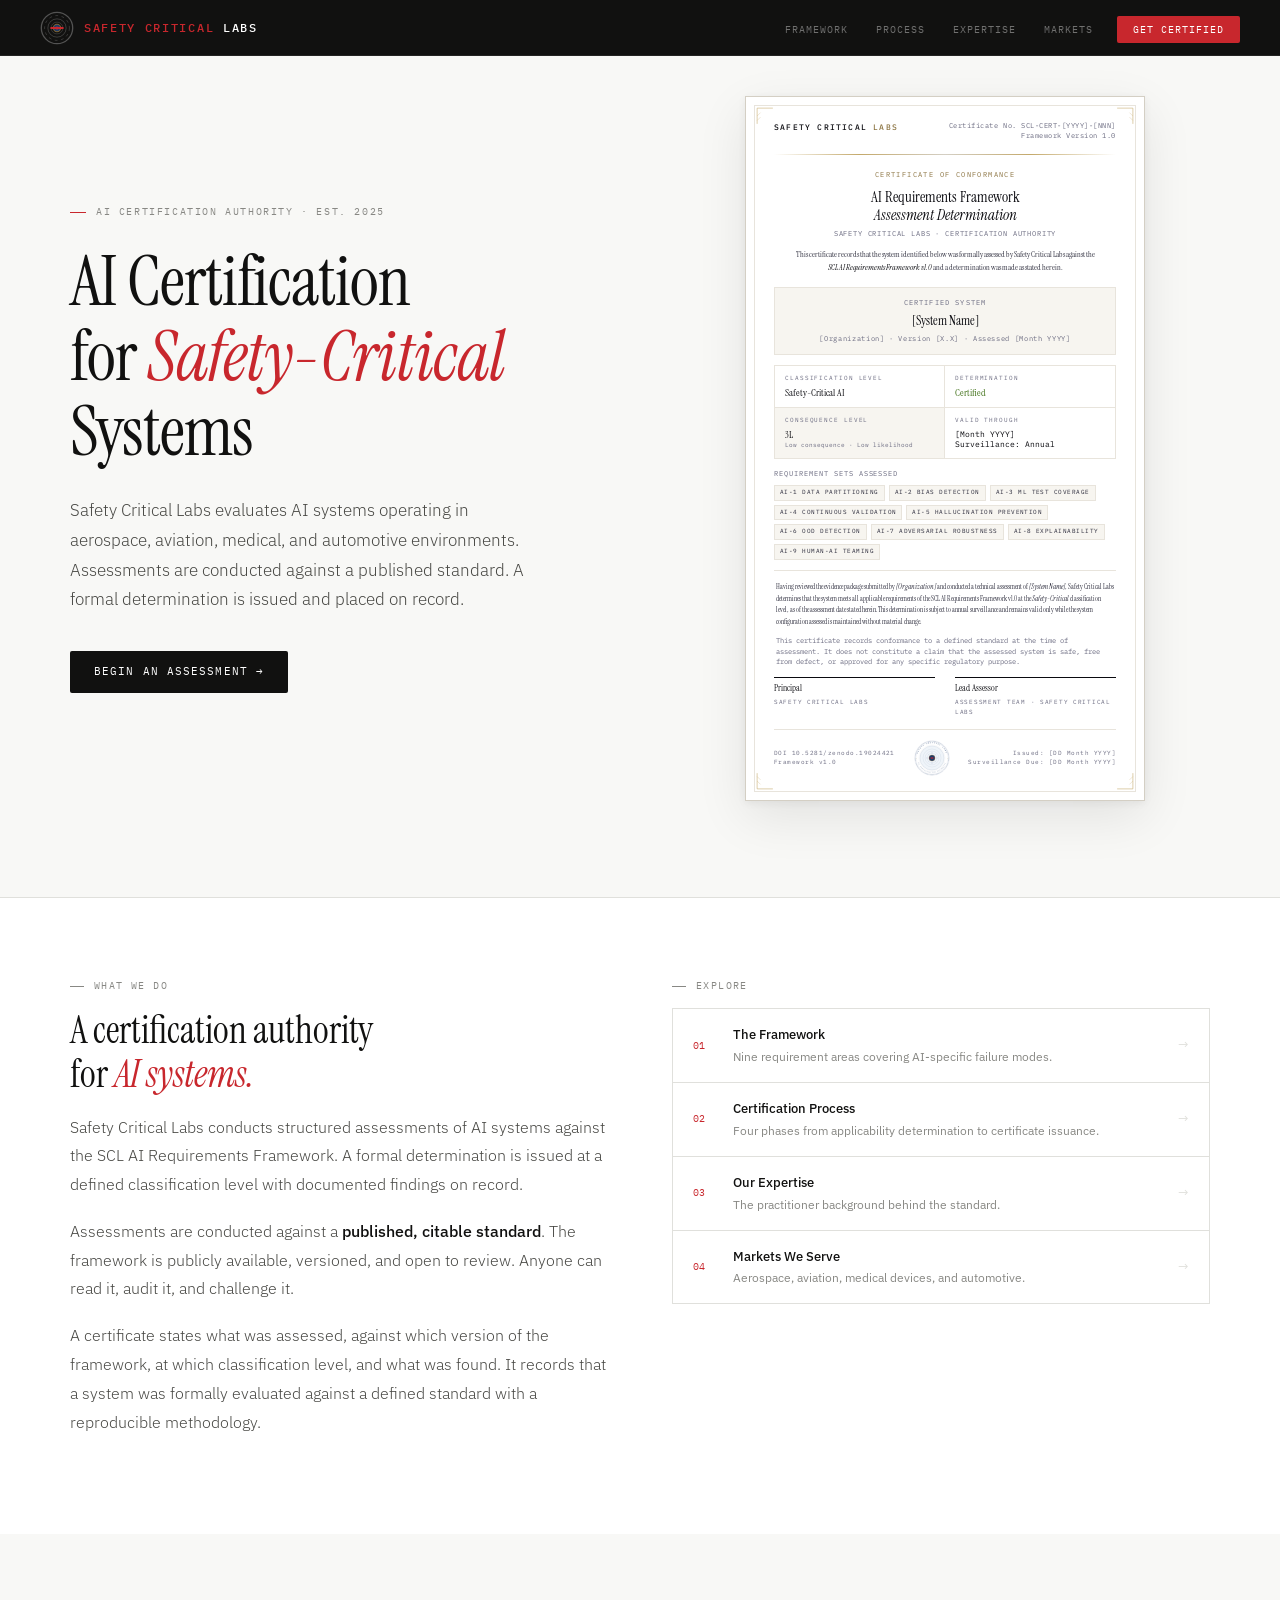
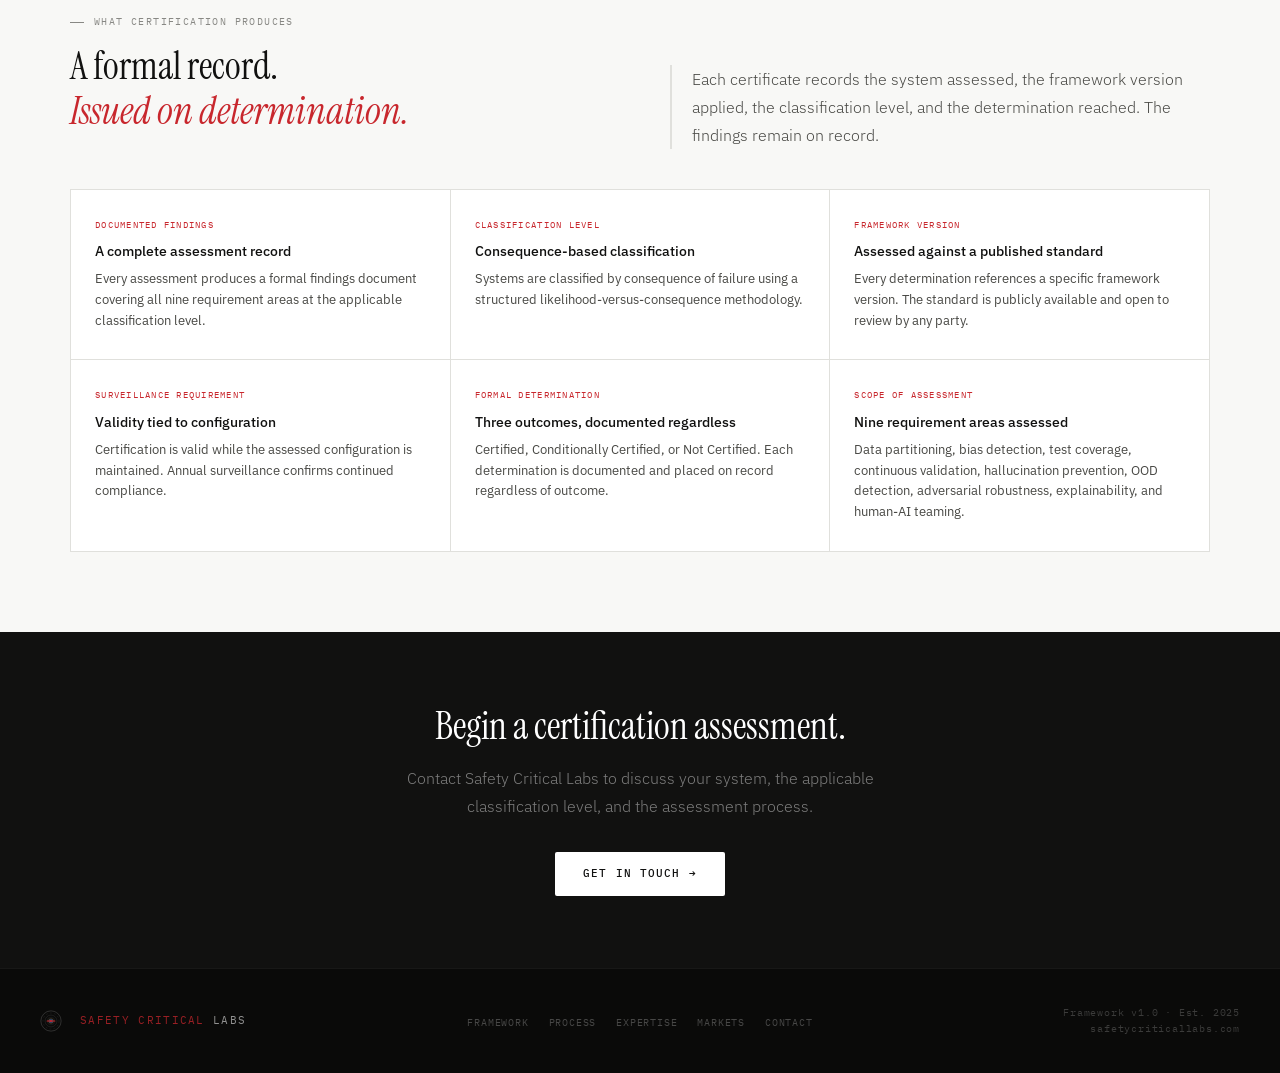
==== commit 080fe8b6: "Update certificate logo" ====
--- a/index.html
+++ b/index.html
@@ -10,295 +10,10 @@
 <link rel="preconnect" href="https://fonts.googleapis.com">
 <link rel="preconnect" href="https://fonts.gstatic.com" crossorigin>
 <link href="https://fonts.googleapis.com/css2?family=Instrument+Serif:ital@0;1&family=IBM+Plex+Sans:wght@300;400;500;600&family=IBM+Plex+Mono:wght@400;500&display=swap" rel="stylesheet">
+<link rel="stylesheet" href="styles.css">
 <style>
-/* ═══════════════════════════════════════════════════════════
-   Safety Critical Labs Shared Stylesheet
-   ═══════════════════════════════════════════════════════════ */
-
-*, *::before, *::after { box-sizing: border-box; margin: 0; padding: 0; }
-
-:root {
-  --bg:       #F8F8F6;
-  --white:    #FFFFFF;
-  --ink:      #111110;
-  --ink-2:    #484844;
-  --ink-3:    #888884;
-  --red:      #C8272D;
-  --red-dk:   #A01E23;
-  --red-lt:   #F9ECEC;
-  --rule:     #E0E0DC;
-  --serif:    'Instrument Serif', Georgia, serif;
-  --sans:     'IBM Plex Sans', system-ui, sans-serif;
-  --mono:     'IBM Plex Mono', monospace;
-}
-
-html { font-size: 16px; scroll-behavior: smooth; }
-body {
-  background: var(--bg);
-  color: var(--ink);
-  font-family: var(--sans);
-  font-weight: 400;
-  line-height: 1.6;
-  -webkit-font-smoothing: antialiased;
-}
-
-/* ─── GLOBAL NAV ──────────────────────────────────────────── */
-.global-nav {
-  position: fixed; top: 0; left: 0; right: 0; z-index: 200;
-  height: 56px;
-  background: var(--white);
-  display: flex; align-items: center;
-  padding: 0 40px;
-  border-bottom: 1px solid var(--rule);
-}
-
-.gn-wordmark {
-  display: flex; align-items: center; gap: 10px;
-  text-decoration: none; color: var(--ink); flex-shrink: 0;
-}
-
-.gn-icon { width: 34px; height: 34px; }
-
-.gn-text {
-  font-family: var(--mono); font-size: 12px;
-  font-weight: 500; letter-spacing: 0.14em; text-transform: uppercase; color: var(--ink);
-}
-.gn-text em { color: var(--red); font-style: normal; }
-
-.gn-links {
-  display: flex; gap: 4px; align-items: center;
-  margin-left: auto; list-style: none;
-}
-
-.gn-links a {
-  font-family: var(--mono); font-size: 10px;
-  letter-spacing: 0.1em; text-transform: uppercase;
-  color: var(--ink-3); text-decoration: none;
-  padding: 6px 12px; border-radius: 2px;
-  transition: color 0.15s, background 0.15s;
-}
-.gn-links a:hover { color: var(--ink); background: var(--bg); }
-.gn-links a.active { color: var(--ink); }
-
-.gn-cta {
-  background: var(--red) !important;
-  color: #fff !important;
-  padding: 7px 16px !important;
-  border-radius: 2px;
-  transition: background 0.15s !important;
-  margin-left: 8px;
-}
-.gn-cta:hover { background: var(--red-dk) !important; }
-
-/* ─── PAGE SHELL ──────────────────────────────────────────── */
-.page-shell { margin-top: 56px; }
-
-/* ─── INNER PAGE HERO ─────────────────────────────────────── */
-.inner-hero {
-  background: var(--ink);
-  padding: 72px 40px 64px;
-  border-bottom: 1px solid rgba(255,255,255,0.08);
-  position: relative; overflow: hidden;
-}
-
-.inner-hero::before {
-  display: none;
-}
-
-.inner-hero-inner {
-  max-width: 1140px; margin: 0 auto; position: relative; z-index: 1;
-  display: grid; grid-template-columns: 1fr 1fr; gap: 80px; align-items: end;
-}
-
-.inner-hero-breadcrumb {
-  font-family: var(--mono); font-size: 10px;
-  letter-spacing: 0.14em; text-transform: uppercase;
-  color: rgba(255,255,255,0.3); margin-bottom: 12px;
-  display: flex; align-items: center; gap: 8px;
-}
-.inner-hero-breadcrumb a { color: rgba(255,255,255,0.3); text-decoration: none; }
-.inner-hero-breadcrumb a:hover { color: rgba(255,255,255,0.6); }
-.inner-hero-breadcrumb span { color: rgba(255,255,255,0.15); }
-
-.inner-hero h1 {
-  font-family: var(--serif);
-  font-size: clamp(38px, 4.5vw, 60px);
-  font-weight: 400; line-height: 1.1;
-  color: #fff; letter-spacing: -0.01em;
-}
-.inner-hero h1 em { font-style: italic; color: var(--red); }
-
-.inner-hero-lead {
-  font-size: 17px; color: rgba(255,255,255,0.5);
-  font-weight: 300; line-height: 1.75;
-  border-left: 2px solid var(--red); padding-left: 20px;
-  align-self: end;
-}
-
-/* ─── SECTION BASE ────────────────────────────────────────── */
-.page-section { padding: 80px 40px; }
-.section-inner { max-width: 1140px; margin: 0 auto; }
-
-.section-eyebrow {
-  font-family: var(--mono); font-size: 10px;
-  letter-spacing: 0.14em; text-transform: uppercase;
-  color: var(--ink-3); margin-bottom: 14px;
-  display: flex; align-items: center; gap: 10px;
-}
-.section-eyebrow::before {
-  content: ''; display: inline-block;
-  width: 14px; height: 1px; background: currentColor;
-}
-
-h2.section-title {
-  font-family: var(--serif);
-  font-size: clamp(28px, 3vw, 42px);
-  font-weight: 400; line-height: 1.15;
-  color: var(--ink); margin-bottom: 16px;
-}
-h2.section-title em { font-style: italic; color: var(--red); }
-
-.section-lead {
-  font-size: 17px; color: var(--ink-2);
-  font-weight: 300; line-height: 1.75;
-  max-width: 600px; margin-bottom: 48px;
-}
-
-/* ─── BUTTONS ─────────────────────────────────────────────── */
-.btn {
-  font-family: var(--mono); font-size: 11px;
-  letter-spacing: 0.1em; text-transform: uppercase;
-  padding: 12px 24px; border-radius: 2px;
-  text-decoration: none; transition: all 0.15s;
-  display: inline-block; cursor: pointer;
-  border: none;
-}
-.btn-solid { background: var(--ink); color: var(--white); }
-.btn-solid:hover { background: var(--red); }
-.btn-red { background: var(--red); color: #fff; }
-.btn-red:hover { background: var(--red-dk); }
-.btn-outline {
-  border: 1px solid var(--rule); color: var(--ink-2);
-  background: transparent;
-}
-.btn-outline:hover { border-color: var(--red); color: var(--red); }
-.btn-outline-white {
-  border: 1px solid rgba(255,255,255,0.2);
-  color: rgba(255,255,255,0.6); background: transparent;
-}
-.btn-outline-white:hover { border-color: rgba(255,255,255,0.5); color: #fff; }
-
-/* ─── DIVIDER ─────────────────────────────────────────────── */
-.rule { border: none; border-top: 1px solid var(--rule); margin: 0; }
-
-/* ─── FRAMEWORK CARDS ─────────────────────────────────────── */
-.framework-grid {
-  display: grid; grid-template-columns: repeat(3, 1fr); gap: 16px;
-}
-
-.req-card {
-  background: var(--white);
-  border: 1px solid var(--rule); border-radius: 4px;
-  padding: 24px;
-  transition: border-color 0.2s, transform 0.2s, box-shadow 0.2s;
-  cursor: default;
-}
-.req-card:hover {
-  border-color: var(--red);
-  transform: translateY(-3px);
-  box-shadow: 0 8px 24px rgba(0,0,0,0.07);
-}
-
-.req-id {
-  font-family: var(--mono); font-size: 11px;
-  color: var(--red); letter-spacing: 0.1em;
-  margin-bottom: 10px;
-}
-.req-title { font-size: 14px; font-weight: 600; margin-bottom: 8px; line-height: 1.35; }
-.req-body { font-size: 13px; color: var(--ink-2); line-height: 1.6; }
-
-.req-scope {
-  display: inline-block; margin-top: 14px;
-  font-family: var(--mono); font-size: 9px;
-  letter-spacing: 0.08em; text-transform: uppercase;
-  color: var(--ink-3); border: 1px solid var(--rule);
-  padding: 3px 8px; border-radius: 2px;
-}
-
-/* ─── FADE ANIMATION ──────────────────────────────────────── */
-.fade-up {
-  opacity: 0; transform: translateY(16px);
-  transition: opacity 0.55s ease, transform 0.55s ease;
-}
-.fade-up.visible { opacity: 1; transform: translateY(0); }
-
-/* ─── FOOTER ──────────────────────────────────────────────── */
-.site-footer {
-  background: #0A0A09;
-  padding: 36px 40px;
-  display: grid;
-  grid-template-columns: 1fr auto 1fr;
-  align-items: center;
-  gap: 24px;
-  border-top: 1px solid rgba(255,255,255,0.06);
-}
-
-.footer-wordmark {
-  display: flex; align-items: center; gap: 10px;
-  text-decoration: none;
-}
-
-.footer-links {
-  display: flex; gap: 20px; list-style: none;
-}
-
-.footer-links a {
-  font-family: var(--mono); font-size: 10px;
-  letter-spacing: 0.08em; text-transform: uppercase;
-  color: rgba(255,255,255,0.25); text-decoration: none;
-  transition: color 0.15s;
-}
-.footer-links a:hover { color: rgba(255,255,255,0.55); }
-
-.footer-meta {
-  font-family: var(--mono); font-size: 10px;
-  letter-spacing: 0.08em; color: rgba(255,255,255,0.2);
-  text-align: right;
-}
-
-/* ─── NOTE BOX ────────────────────────────────────────────── */
-.note-box {
-  padding: 20px 24px;
-  background: var(--white); border: 1px solid var(--rule);
-  border-left: 3px solid var(--red); border-radius: 0 4px 4px 0;
-  display: flex; gap: 16px; align-items: flex-start;
-}
-.note-label {
-  font-family: var(--mono); font-size: 9px;
-  letter-spacing: 0.1em; text-transform: uppercase;
-  color: var(--red); flex-shrink: 0; padding-top: 3px; min-width: 80px;
-}
-.note-text { font-size: 13px; color: var(--ink-2); line-height: 1.65; }
-.note-text strong { color: var(--ink); }
-
-/* ─── RESPONSIVE ──────────────────────────────────────────── */
-@media (max-width: 880px) {
-  .global-nav { padding: 0 20px; }
-  .gn-links { display: none; }
-  .inner-hero { padding: 60px 24px 48px; }
-  .inner-hero-inner { grid-template-columns: 1fr; gap: 24px; }
-  .page-section { padding: 56px 24px; }
-  .framework-grid { grid-template-columns: 1fr 1fr; }
-}
-
-@media (max-width: 560px) {
-  .framework-grid { grid-template-columns: 1fr; }
-  .site-footer { grid-template-columns: 1fr; gap: 16px; }
-  .footer-meta { text-align: left; }
-}
-
-</style>
-<style>
+/* ─── INDEX PAGE STYLES ─────────────────────────────── */
+
 /* ─── HOME HERO ───────────────────────────────────────────── */
 .home-hero {
   background: var(--bg);
@@ -347,7 +62,7 @@
   background: #fff;
   border: 1px solid #d4cfc4;
   width: 100%; max-width: 400px;
-  padding: 28px 32px;
+  padding: 24px 28px;
   position: relative;
   box-shadow: 0 2px 8px rgba(0,0,0,0.06), 0 16px 48px rgba(0,0,0,0.09);
   font-family: var(--serif);
@@ -365,83 +80,141 @@
 .cert-corner-bl { bottom: 10px; left: 10px; transform: scaleY(-1); }
 .cert-corner-br { bottom: 10px; right: 10px; transform: scale(-1); }
 
+.cert-header-row {
+  display: flex; justify-content: space-between; align-items: flex-start;
+  margin-bottom: 12px;
+}
+.cert-header-wordmark {
+  font-family: var(--mono); font-size: 7.5px;
+  letter-spacing: 0.16em; text-transform: uppercase;
+  color: #0a0a0f; font-weight: 500;
+}
+.cert-header-wordmark span { color: #8b7340; }
+.cert-header-num {
+  font-family: var(--mono); font-size: 6.5px;
+  letter-spacing: 0.08em; color: #6b6b80;
+  text-align: right; line-height: 1.6;
+}
+
 .cert-top-rule {
   width: 100%; height: 1px;
   background: linear-gradient(90deg, transparent, #c4a96b, #d4cfc4, #c4a96b, transparent);
-  margin-bottom: 16px;
+  margin-bottom: 14px;
 }
 
 .cert-doc-eyebrow {
   font-family: var(--mono); font-size: 7px;
   letter-spacing: 0.2em; text-transform: uppercase;
-  color: #8b7340; text-align: center; margin-bottom: 10px;
+  color: #8b7340; text-align: center; margin-bottom: 8px;
 }
 
 .cert-doc-title {
-  font-size: 16px; font-weight: 300; line-height: 1.2;
+  font-size: 15px; font-weight: 300; line-height: 1.2;
   text-align: center; color: #0a0a0f; margin-bottom: 4px;
 }
 .cert-doc-title em { font-style: italic; }
 
 .cert-doc-sub {
-  font-family: var(--mono); font-size: 7.5px;
+  font-family: var(--mono); font-size: 7px;
   letter-spacing: 0.12em; text-transform: uppercase;
-  color: #6b6b80; text-align: center; margin-bottom: 16px;
-}
+  color: #6b6b80; text-align: center; margin-bottom: 10px;
+}
+
+.cert-preamble {
+  font-size: 7.5px; color: #2a2a3a; line-height: 1.7;
+  text-align: center; font-weight: 300;
+  max-width: 300px; margin: 0 auto 12px;
+}
+.cert-preamble strong { font-weight: 500; color: #0a0a0f; font-style: italic; }
 
 .cert-field-block {
   background: #f7f5f0; border: 1px solid #e8e4dc;
-  padding: 12px 16px; text-align: center; margin-bottom: 12px;
+  padding: 10px 14px; text-align: center; margin-bottom: 10px;
 }
 .cert-field-label {
-  font-family: var(--mono); font-size: 7px;
+  font-family: var(--mono); font-size: 6.5px;
   letter-spacing: 0.18em; text-transform: uppercase;
-  color: #6b6b80; margin-bottom: 4px;
-}
-.cert-field-value { font-size: 14px; font-weight: 500; color: #0a0a0f; }
+  color: #6b6b80; margin-bottom: 3px;
+}
+.cert-field-value { font-size: 13px; font-weight: 500; color: #0a0a0f; }
+.cert-field-sub {
+  font-family: var(--mono); font-size: 6.5px;
+  letter-spacing: 0.1em; color: #6b6b80; margin-top: 2px;
+}
 
 .cert-data-grid {
-  display: grid; grid-template-columns: 1fr 1fr 1fr;
-  border: 1px solid #e8e4dc; margin-bottom: 12px;
+  display: grid; grid-template-columns: 1fr 1fr;
+  border: 1px solid #e8e4dc; margin-bottom: 10px;
 }
 .cert-data-cell {
-  padding: 10px; border-right: 1px solid #e8e4dc;
-}
-.cert-data-cell:last-child { border-right: none; }
+  padding: 8px 10px;
+  border-right: 1px solid #e8e4dc;
+  border-bottom: 1px solid #e8e4dc;
+}
+.cert-data-cell:nth-child(2n) { border-right: none; }
+.cert-data-cell:nth-last-child(-n+2) { border-bottom: none; }
+.cert-data-cell.cell-risk { background: #f7f5f0; }
 .cert-data-cell-label {
+  font-family: var(--mono); font-size: 6px;
+  letter-spacing: 0.15em; text-transform: uppercase;
+  color: #6b6b80; margin-bottom: 3px;
+}
+.cert-data-cell-value { font-size: 9.5px; font-weight: 500; color: #0a0a0f; line-height: 1.3; }
+.cert-data-cell-value.certified { color: #3B6D11; }
+.cert-data-cell-value.mono { font-family: var(--mono); font-size: 8px; font-weight: 400; }
+.cert-data-cell-value .risk-sub {
+  display: block; font-family: var(--mono); font-size: 6px;
+  font-weight: 400; color: #6b6b80; margin-top: 1px;
+}
+
+.cert-req-grid {
+  display: flex; flex-wrap: wrap; gap: 4px; margin-bottom: 10px;
+}
+.cert-req-label {
   font-family: var(--mono); font-size: 6.5px;
   letter-spacing: 0.15em; text-transform: uppercase;
-  color: #6b6b80; margin-bottom: 4px;
-}
-.cert-data-cell-value { font-size: 10px; font-weight: 500; color: #0a0a0f; line-height: 1.3; }
-.cert-data-cell-value.certified { color: #3B6D11; }
-
-.cert-thin-rule { width: 100%; height: 1px; background: #e8e4dc; margin: 12px 0; }
+  color: #6b6b80; margin-bottom: 6px;
+}
+.cert-req-tag {
+  font-family: var(--mono); font-size: 6px;
+  letter-spacing: 0.08em; text-transform: uppercase;
+  background: #f7f5f0; border: 1px solid #e8e4dc;
+  color: #2a2a3a; padding: 2px 5px;
+}
+
+.cert-thin-rule { width: 100%; height: 1px; background: #e8e4dc; margin: 10px 0; }
 
 .cert-det-text {
-  font-size: 7.5px; color: #2a2a3a; line-height: 1.7;
-  text-align: center; font-weight: 300; padding: 0 4px;
+  font-size: 7px; color: #2a2a3a; line-height: 1.7;
+  font-weight: 300; padding: 0 2px; margin-bottom: 8px;
+}
+.cert-det-text em { font-style: italic; }
+
+.cert-disclaimer {
+  font-size: 6.5px; color: #6b6b80; line-height: 1.6;
+  font-family: var(--mono); padding: 0 2px; margin-bottom: 10px;
 }
 
 .cert-sig-row {
   display: grid; grid-template-columns: 1fr 1fr;
-  gap: 20px; margin-top: 16px;
-}
-.cert-sig-line { height: 1px; background: #0a0a0f; margin-bottom: 5px; }
-.cert-sig-name { font-size: 9px; font-weight: 500; color: #0a0a0f; }
+  gap: 20px; margin-bottom: 12px;
+}
+.cert-sig-line { height: 1px; background: #0a0a0f; margin-bottom: 4px; }
+.cert-sig-name { font-size: 8.5px; font-weight: 500; color: #0a0a0f; margin-bottom: 2px; }
 .cert-sig-role {
-  font-family: var(--mono); font-size: 6.5px;
+  font-family: var(--mono); font-size: 6px;
   letter-spacing: 0.12em; text-transform: uppercase; color: #6b6b80;
 }
 
 .cert-foot-row {
   display: flex; justify-content: space-between; align-items: center;
-  margin-top: 14px; padding-top: 10px; border-top: 1px solid #e8e4dc;
+  padding-top: 10px; border-top: 1px solid #e8e4dc;
 }
 .cert-foot-text {
-  font-family: var(--mono); font-size: 6.5px;
-  letter-spacing: 0.08em; color: #6b6b80;
-}
+  font-family: var(--mono); font-size: 6px;
+  letter-spacing: 0.08em; color: #6b6b80; line-height: 1.6;
+}
+.cert-foot-seal svg { display: block; }
 
 /* ─── WHAT WE DO ──────────────────────────────────────────── */
 .what-grid {
@@ -619,54 +392,116 @@
             <svg viewBox="0 0 32 32" fill="none"><path d="M2 30 L2 2 L30 2" stroke="#c4a96b" stroke-width="1" fill="none"/><path d="M2 16 L8 10 M2 24 L8 18" stroke="#c4a96b" stroke-width="0.5" fill="none"/></svg>
           </div>
 
+          <div class="cert-header-row">
+            <div class="cert-header-wordmark">Safety Critical <span>Labs</span></div>
+            <div class="cert-header-num">Certificate No. SCL-CERT-[YYYY]-[NNN]<br>Framework Version 1.0</div>
+          </div>
+
           <div class="cert-top-rule"></div>
+
           <div class="cert-doc-eyebrow">Certificate of Conformance</div>
           <div class="cert-doc-title">AI Requirements Framework<br><em>Assessment Determination</em></div>
           <div class="cert-doc-sub">Safety Critical Labs &middot; Certification Authority</div>
 
+          <div class="cert-preamble">
+            This certificate records that the system identified below was formally assessed by Safety Critical Labs against the <strong>SCL AI Requirements Framework v1.0</strong> and a determination was made as stated herein.
+          </div>
+
           <div class="cert-field-block">
             <div class="cert-field-label">Certified System</div>
             <div class="cert-field-value">[System Name]</div>
+            <div class="cert-field-sub">[Organization] &middot; Version [X.X] &middot; Assessed [Month YYYY]</div>
           </div>
 
           <div class="cert-data-grid">
             <div class="cert-data-cell">
-              <div class="cert-data-cell-label">Classification</div>
+              <div class="cert-data-cell-label">Classification Level</div>
               <div class="cert-data-cell-value">Safety-Critical AI</div>
             </div>
             <div class="cert-data-cell">
               <div class="cert-data-cell-label">Determination</div>
               <div class="cert-data-cell-value certified">Certified</div>
             </div>
+            <div class="cert-data-cell cell-risk">
+              <div class="cert-data-cell-label">Consequence Level</div>
+              <div class="cert-data-cell-value">3L<span class="risk-sub">Low consequence &middot; Low likelihood</span></div>
+            </div>
             <div class="cert-data-cell">
               <div class="cert-data-cell-label">Valid Through</div>
-              <div class="cert-data-cell-value">Annual surveillance</div>
-            </div>
+              <div class="cert-data-cell-value mono">[Month YYYY]<br>Surveillance: Annual</div>
+            </div>
+          </div>
+
+          <div class="cert-req-label">Requirement Sets Assessed</div>
+          <div class="cert-req-grid">
+            <div class="cert-req-tag">AI-1 Data Partitioning</div>
+            <div class="cert-req-tag">AI-2 Bias Detection</div>
+            <div class="cert-req-tag">AI-3 ML Test Coverage</div>
+            <div class="cert-req-tag">AI-4 Continuous Validation</div>
+            <div class="cert-req-tag">AI-5 Hallucination Prevention</div>
+            <div class="cert-req-tag">AI-6 OOD Detection</div>
+            <div class="cert-req-tag">AI-7 Adversarial Robustness</div>
+            <div class="cert-req-tag">AI-8 Explainability</div>
+            <div class="cert-req-tag">AI-9 Human-AI Teaming</div>
           </div>
 
           <div class="cert-thin-rule"></div>
 
           <div class="cert-det-text">
-            Having reviewed the evidence package and conducted a technical assessment, Safety Critical Labs determines that the system meets all applicable requirements of the SCL AI Requirements Framework v1.0 at the Safety-Critical classification level.
+            Having reviewed the evidence package submitted by <em>[Organization]</em> and conducted a technical assessment of <em>[System Name]</em>, Safety Critical Labs determines that the system meets all applicable requirements of the SCL AI Requirements Framework v1.0 at the <em>Safety-Critical</em> classification level, as of the assessment date stated herein. This determination is subject to annual surveillance and remains valid only while the system configuration assessed is maintained without material change.
+          </div>
+
+          <div class="cert-disclaimer">
+            This certificate records conformance to a defined standard at the time of assessment. It does not constitute a claim that the assessed system is safe, free from defect, or approved for any specific regulatory purpose.
           </div>
 
           <div class="cert-sig-row">
-            <div>
-              <div class="cert-sig-line"></div>
-              <div class="cert-sig-name">Lead Assessor</div>
-              <div class="cert-sig-role">Safety Critical Labs</div>
-            </div>
             <div>
               <div class="cert-sig-line"></div>
               <div class="cert-sig-name">Principal</div>
               <div class="cert-sig-role">Safety Critical Labs</div>
             </div>
+            <div>
+              <div class="cert-sig-line"></div>
+              <div class="cert-sig-name">Lead Assessor</div>
+              <div class="cert-sig-role">Assessment Team &middot; Safety Critical Labs</div>
+            </div>
           </div>
 
           <div class="cert-foot-row">
-            <div class="cert-foot-text">Certificate No. SCL-CERT-[YYYY]-[NNN]</div>
-            <div class="cert-foot-text">Framework v1.0</div>
-            <div class="cert-foot-text">SCL Certified</div>
+            <div class="cert-foot-text">DOI 10.5281/zenodo.19024421<br>Framework v1.0</div>
+            <div class="cert-foot-seal">
+              <svg width="36" height="36" viewBox="0 0 200 200" fill="none">
+                <circle cx="100" cy="100" r="97" stroke="#1B3A6B" stroke-width="0.8" opacity="0.2"/>
+                <circle cx="100" cy="100" r="93" stroke="#1B3A6B" stroke-width="4" stroke-dasharray="3.2 3.8" opacity="0.5"/>
+                <circle cx="100" cy="100" r="89" stroke="#1B3A6B" stroke-width="1" opacity="0.25"/>
+                <path id="ft-top" d="M 18,100 A 82,82 0 0,1 182,100" fill="none"/>
+                <text font-family="monospace" font-size="9.5" font-weight="500" letter-spacing="4.8" fill="#1B3A6B" opacity="0.85"><textPath href="#ft-top" startOffset="50%" text-anchor="middle">SAFETY CRITICAL LABS</textPath></text>
+                <path id="ft-bot" d="M 18,100 A 82,82 0 0,0 182,100" fill="none"/>
+                <text font-family="monospace" font-size="8" font-weight="400" letter-spacing="3" fill="#1B3A6B" opacity="0.6"><textPath href="#ft-bot" startOffset="50%" text-anchor="middle">AI CERTIFICATION AUTHORITY</textPath></text>
+                <text x="14" y="104" text-anchor="middle" font-size="6" fill="#B4822A" opacity="0.8">&#10022;</text>
+                <text x="186" y="104" text-anchor="middle" font-size="6" fill="#B4822A" opacity="0.8">&#10022;</text>
+                <circle cx="100" cy="100" r="73" stroke="#1B3A6B" stroke-width="0.8" opacity="0.18"/>
+                <circle cx="100" cy="100" r="70" stroke="#1B3A6B" stroke-width="0.4" opacity="0.12"/>
+                <circle cx="100" cy="100" r="67" fill="#EEF3F9" stroke="#1B3A6B" stroke-width="0.5" opacity="0.9"/>
+                <circle cx="100" cy="100" r="50" stroke="#1B3A6B" stroke-width="1" fill="none" opacity="0.3"/>
+                <circle cx="100" cy="100" r="38" stroke="#1B3A6B" stroke-width="0.8" fill="none" opacity="0.35"/>
+                <circle cx="100" cy="100" r="27" stroke="#1B3A6B" stroke-width="0.7" fill="none" opacity="0.4"/>
+                <line x1="100" y1="70" x2="100" y2="75" stroke="#1B3A6B" stroke-width="1.2" stroke-linecap="round" opacity="0.45"/>
+                <line x1="100" y1="125" x2="100" y2="130" stroke="#1B3A6B" stroke-width="1.2" stroke-linecap="round" opacity="0.45"/>
+                <line x1="70" y1="100" x2="75" y2="100" stroke="#1B3A6B" stroke-width="1.2" stroke-linecap="round" opacity="0.45"/>
+                <line x1="125" y1="100" x2="130" y2="100" stroke="#1B3A6B" stroke-width="1.2" stroke-linecap="round" opacity="0.45"/>
+                <line x1="79" y1="79" x2="83" y2="83" stroke="#1B3A6B" stroke-width="1" stroke-linecap="round" opacity="0.3"/>
+                <line x1="117" y1="117" x2="121" y2="121" stroke="#1B3A6B" stroke-width="1" stroke-linecap="round" opacity="0.3"/>
+                <line x1="121" y1="79" x2="117" y2="83" stroke="#1B3A6B" stroke-width="1" stroke-linecap="round" opacity="0.3"/>
+                <line x1="83" y1="117" x2="79" y2="121" stroke="#1B3A6B" stroke-width="1" stroke-linecap="round" opacity="0.3"/>
+                <circle cx="100" cy="100" r="17" fill="#1B3A6B" stroke="#B4822A" stroke-width="1.5"/>
+                <circle cx="100" cy="100" r="11" fill="#1B3A6B" stroke="#B4822A" stroke-width="0.6" opacity="0.4"/>
+                <line x1="86" y1="100" x2="114" y2="100" stroke="#C8272D" stroke-width="2.5" stroke-linecap="round"/>
+                <circle cx="100" cy="100" r="4.5" fill="#C8272D"/>
+              </svg>
+            </div>
+            <div class="cert-foot-text" style="text-align:right;">Issued: [DD Month YYYY]<br>Surveillance Due: [DD Month YYYY]</div>
           </div>
 
         </div>
@@ -798,7 +633,7 @@
       <line x1="8.5" y1="13" x2="17.5" y2="13" stroke="#C8272D" stroke-width="1.4" stroke-linecap="round"/>
       <circle cx="13" cy="13" r="1.2" fill="#C8272D"/>
     </svg>
-    <span style="font-family:var(--mono);font-size:11px;letter-spacing:0.12em;text-transform:uppercase;color:rgba(255,255,255,0.3);margin-left:8px;"><span style="color:rgba(200,39,45,0.5)">Safety Critical</span> Labs</span>
+    <span class="footer-wordmark-text"><em>Safety Critical</em> Labs</span>
   </a>
   <ul class="footer-links">
     <li><a href="framework.html">Framework</a></li>
--- a/styles.css
+++ b/styles.css
@@ -0,0 +1,595 @@
+/* ═══════════════════════════════════════════════════════════
+   Safety Critical Labs — Shared Stylesheet
+   ═══════════════════════════════════════════════════════════ */
+
+*, *::before, *::after { box-sizing: border-box; margin: 0; padding: 0; }
+
+:root {
+  --bg:       #F8F8F6;
+  --white:    #FFFFFF;
+  --ink:      #111110;
+  --ink-2:    #484844;
+  --ink-3:    #888884;
+  --red:      #C8272D;
+  --red-dk:   #A01E23;
+  --red-lt:   #F9ECEC;
+  --rule:     #E0E0DC;
+  --serif:    'Instrument Serif', Georgia, serif;
+  --sans:     'IBM Plex Sans', system-ui, sans-serif;
+  --mono:     'IBM Plex Mono', monospace;
+}
+
+html { font-size: 16px; scroll-behavior: smooth; }
+body {
+  background: var(--bg);
+  color: var(--ink);
+  font-family: var(--sans);
+  font-weight: 400;
+  line-height: 1.6;
+  -webkit-font-smoothing: antialiased;
+}
+
+/* ─── GLOBAL NAV ──────────────────────────────────────────── */
+.global-nav {
+  position: fixed; top: 0; left: 0; right: 0; z-index: 200;
+  height: 56px;
+  background: var(--ink);
+  display: flex; align-items: center;
+  padding: 0 40px;
+  border-bottom: 1px solid rgba(255,255,255,0.08);
+}
+
+.gn-wordmark {
+  display: flex; align-items: center; gap: 10px;
+  text-decoration: none; color: #fff; flex-shrink: 0;
+}
+
+.gn-icon { width: 34px; height: 34px; }
+
+.gn-text {
+  font-family: var(--mono); font-size: 12px;
+  font-weight: 500; letter-spacing: 0.14em; text-transform: uppercase; color: #fff;
+}
+.gn-text em { color: var(--red); font-style: normal; }
+
+.gn-links {
+  display: flex; gap: 4px; align-items: center;
+  margin-left: auto; list-style: none;
+}
+
+.gn-links a {
+  font-family: var(--mono); font-size: 10px;
+  letter-spacing: 0.1em; text-transform: uppercase;
+  color: rgba(255,255,255,0.4); text-decoration: none;
+  padding: 6px 12px; border-radius: 2px;
+  transition: color 0.15s, background 0.15s;
+}
+.gn-links a:hover { color: #fff; background: rgba(255,255,255,0.06); }
+.gn-links a.active { color: #fff; }
+
+.gn-cta {
+  background: var(--red) !important;
+  color: #fff !important;
+  padding: 7px 16px !important;
+  border-radius: 2px;
+  transition: background 0.15s !important;
+  margin-left: 8px;
+}
+.gn-cta:hover { background: var(--red-dk) !important; }
+
+/* ─── PAGE SHELL ──────────────────────────────────────────── */
+.page-shell { margin-top: 56px; }
+
+/* ─── INNER PAGE HERO ─────────────────────────────────────── */
+.inner-hero {
+  background: var(--ink);
+  padding: 72px 40px 64px;
+  border-bottom: 1px solid rgba(255,255,255,0.08);
+  position: relative; overflow: hidden;
+}
+
+.inner-hero::before {
+  display: none;
+}
+
+.inner-hero-inner {
+  max-width: 1140px; margin: 0 auto; position: relative; z-index: 1;
+  display: grid; grid-template-columns: 1fr 1fr; gap: 80px; align-items: end;
+}
+
+.inner-hero-breadcrumb {
+  font-family: var(--mono); font-size: 10px;
+  letter-spacing: 0.14em; text-transform: uppercase;
+  color: rgba(255,255,255,0.3); margin-bottom: 12px;
+  display: flex; align-items: center; gap: 8px;
+}
+.inner-hero-breadcrumb a { color: rgba(255,255,255,0.3); text-decoration: none; }
+.inner-hero-breadcrumb a:hover { color: rgba(255,255,255,0.6); }
+.inner-hero-breadcrumb span { color: rgba(255,255,255,0.15); }
+
+.inner-hero h1 {
+  font-family: var(--serif);
+  font-size: clamp(38px, 4.5vw, 60px);
+  font-weight: 400; line-height: 1.1;
+  color: #fff; letter-spacing: -0.01em;
+}
+.inner-hero h1 em { font-style: italic; color: var(--red); }
+
+.inner-hero-lead {
+  font-size: 17px; color: rgba(255,255,255,0.5);
+  font-weight: 300; line-height: 1.75;
+  border-left: 2px solid var(--red); padding-left: 20px;
+  align-self: end;
+}
+
+/* ─── SECTION BASE ────────────────────────────────────────── */
+.page-section { padding: 80px 40px; }
+.section-inner { max-width: 1140px; margin: 0 auto; }
+
+.section-eyebrow {
+  font-family: var(--mono); font-size: 10px;
+  letter-spacing: 0.14em; text-transform: uppercase;
+  color: var(--ink-3); margin-bottom: 14px;
+  display: flex; align-items: center; gap: 10px;
+}
+.section-eyebrow::before {
+  content: ''; display: inline-block;
+  width: 14px; height: 1px; background: currentColor;
+}
+
+h2.section-title {
+  font-family: var(--serif);
+  font-size: clamp(28px, 3vw, 42px);
+  font-weight: 400; line-height: 1.15;
+  color: var(--ink); margin-bottom: 16px;
+}
+h2.section-title em { font-style: italic; color: var(--red); }
+
+.section-lead {
+  font-size: 17px; color: var(--ink-2);
+  font-weight: 300; line-height: 1.75;
+  max-width: 600px; margin-bottom: 48px;
+}
+
+/* ─── BUTTONS ─────────────────────────────────────────────── */
+.btn {
+  font-family: var(--mono); font-size: 11px;
+  letter-spacing: 0.1em; text-transform: uppercase;
+  padding: 12px 24px; border-radius: 2px;
+  text-decoration: none; transition: all 0.15s;
+  display: inline-block; cursor: pointer;
+  border: none;
+}
+.btn-solid { background: var(--ink); color: var(--white); }
+.btn-solid:hover { background: var(--red); }
+.btn-red { background: var(--red); color: #fff; }
+.btn-red:hover { background: var(--red-dk); }
+.btn-outline {
+  border: 1px solid var(--rule); color: var(--ink-2);
+  background: transparent;
+}
+.btn-outline:hover { border-color: var(--red); color: var(--red); }
+.btn-outline-white {
+  border: 1px solid rgba(255,255,255,0.2);
+  color: rgba(255,255,255,0.6); background: transparent;
+}
+.btn-outline-white:hover { border-color: rgba(255,255,255,0.5); color: #fff; }
+
+.btn-white {
+  background: #fff; color: var(--red);
+  font-family: var(--mono); font-size: 11px;
+  letter-spacing: 0.1em; text-transform: uppercase;
+  padding: 13px 28px; border-radius: 2px;
+  text-decoration: none; transition: all 0.15s;
+  font-weight: 500;
+}
+.btn-white:hover { background: var(--ink); color: #fff; }
+
+.btn-ghost-white {
+  border: 1px solid rgba(255,255,255,0.4); color: rgba(255,255,255,0.8);
+  font-family: var(--mono); font-size: 11px;
+  letter-spacing: 0.1em; text-transform: uppercase;
+  padding: 13px 28px; border-radius: 2px;
+  text-decoration: none; transition: all 0.15s;
+}
+.btn-ghost-white:hover { border-color: #fff; color: #fff; }
+
+/* ─── DIVIDER ─────────────────────────────────────────────── */
+.rule { border: none; border-top: 1px solid var(--rule); margin: 0; }
+
+/* ─── FRAMEWORK CARDS ─────────────────────────────────────── */
+.framework-grid {
+  display: grid; grid-template-columns: repeat(3, 1fr); gap: 16px;
+}
+
+.req-card {
+  background: var(--white);
+  border: 1px solid var(--rule); border-radius: 4px;
+  padding: 24px;
+  transition: border-color 0.2s, transform 0.2s, box-shadow 0.2s;
+  cursor: default;
+}
+.req-card:hover {
+  border-color: var(--red);
+  transform: translateY(-3px);
+  box-shadow: 0 8px 24px rgba(0,0,0,0.07);
+}
+
+.req-id {
+  font-family: var(--mono); font-size: 11px;
+  color: var(--red); letter-spacing: 0.1em;
+  margin-bottom: 10px;
+}
+.req-title { font-size: 14px; font-weight: 600; margin-bottom: 8px; line-height: 1.35; }
+.req-body { font-size: 13px; color: var(--ink-2); line-height: 1.6; }
+
+.req-scope {
+  display: inline-block; margin-top: 14px;
+  font-family: var(--mono); font-size: 9px;
+  letter-spacing: 0.08em; text-transform: uppercase;
+  color: var(--ink-3); border: 1px solid var(--rule);
+  padding: 3px 8px; border-radius: 2px;
+}
+
+/* ─── FADE ANIMATION ──────────────────────────────────────── */
+.fade-up {
+  opacity: 0; transform: translateY(16px);
+  transition: opacity 0.55s ease, transform 0.55s ease;
+}
+.fade-up.visible { opacity: 1; transform: translateY(0); }
+
+/* ─── FOOTER ──────────────────────────────────────────────── */
+.site-footer {
+  background: #0A0A09;
+  padding: 36px 40px;
+  display: grid;
+  grid-template-columns: 1fr auto 1fr;
+  align-items: center;
+  gap: 24px;
+  border-top: 1px solid rgba(255,255,255,0.06);
+}
+
+.footer-wordmark {
+  display: flex; align-items: center; gap: 10px;
+  text-decoration: none; color: inherit;
+}
+
+.footer-wordmark-text {
+  font-family: var(--mono); font-size: 11px;
+  letter-spacing: 0.12em; text-transform: uppercase;
+  color: rgba(255,255,255,0.55); margin-left: 8px;
+}
+
+.footer-wordmark-text em {
+  font-style: normal;
+  color: rgba(200,39,45,0.75);
+}
+
+.footer-links {
+  display: flex; gap: 20px; list-style: none;
+}
+
+.footer-links a {
+  font-family: var(--mono); font-size: 10px;
+  letter-spacing: 0.08em; text-transform: uppercase;
+  color: rgba(255,255,255,0.25); text-decoration: none;
+  transition: color 0.15s;
+}
+.footer-links a:hover { color: rgba(255,255,255,0.55); }
+
+.footer-meta {
+  font-family: var(--mono); font-size: 10px;
+  letter-spacing: 0.08em; color: rgba(255,255,255,0.2);
+  text-align: right;
+}
+
+/* ─── NOTE BOX ────────────────────────────────────────────── */
+.note-box {
+  padding: 20px 24px;
+  background: var(--white); border: 1px solid var(--rule);
+  border-left: 3px solid var(--red); border-radius: 0 4px 4px 0;
+  display: flex; gap: 16px; align-items: flex-start;
+}
+.note-label {
+  font-family: var(--mono); font-size: 9px;
+  letter-spacing: 0.1em; text-transform: uppercase;
+  color: var(--red); flex-shrink: 0; padding-top: 3px; min-width: 80px;
+}
+.note-text { font-size: 13px; color: var(--ink-2); line-height: 1.65; }
+.note-text strong { color: var(--ink); }
+
+/* ─── HOME HERO ───────────────────────────────────────────── */
+.home-hero {
+  background: var(--ink);
+  min-height: calc(100vh - 56px);
+  display: flex; align-items: center;
+  padding: 80px 40px;
+  position: relative; overflow: hidden;
+}
+
+.home-hero::before {
+  display: none;
+}
+
+.home-hero-inner {
+  max-width: 1140px; margin: 0 auto; width: 100%;
+  display: grid; grid-template-columns: 1fr 1fr;
+  gap: 80px; align-items: center;
+  position: relative; z-index: 1;
+}
+
+.hero-eyebrow {
+  font-family: var(--mono); font-size: 10px;
+  letter-spacing: 0.16em; text-transform: uppercase;
+  color: var(--red); margin-bottom: 24px;
+  display: flex; align-items: center; gap: 10px;
+}
+.hero-eyebrow::before { content: ''; display: inline-block; width: 20px; height: 1px; background: var(--red); }
+
+.home-hero h1 {
+  font-family: var(--serif);
+  font-size: clamp(52px, 6vw, 80px);
+  font-weight: 400; line-height: 1.04;
+  color: #fff; letter-spacing: -0.015em;
+  margin-bottom: 32px;
+}
+.home-hero h1 em { font-style: italic; color: var(--red); }
+
+.hero-body {
+  font-size: 18px; color: rgba(255,255,255,0.5);
+  font-weight: 300; line-height: 1.75; margin-bottom: 36px;
+  max-width: 480px;
+}
+
+.hero-cta-row { display: flex; gap: 12px; flex-wrap: wrap; }
+
+.hero-right { display: flex; flex-direction: column; gap: 16px; }
+
+.hero-card {
+  background: rgba(255,255,255,0.04);
+  border: 1px solid rgba(255,255,255,0.07);
+  border-radius: 4px; padding: 22px 24px;
+  text-decoration: none; display: block;
+  transition: border-color 0.2s, background 0.2s;
+}
+.hero-card:hover {
+  border-color: rgba(200,39,45,0.45);
+  background: rgba(200,39,45,0.05);
+}
+
+.hc-label {
+  font-family: var(--mono); font-size: 9px;
+  letter-spacing: 0.12em; text-transform: uppercase;
+  color: var(--red); margin-bottom: 6px;
+}
+.hc-title { font-size: 15px; font-weight: 500; color: #fff; margin-bottom: 6px; line-height: 1.3; }
+.hc-body { font-size: 13px; color: rgba(255,255,255,0.4); line-height: 1.55; }
+
+.hc-arrow {
+  float: right; color: rgba(255,255,255,0.2);
+  font-size: 16px; margin-top: -2px;
+  transition: color 0.15s;
+}
+.hero-card:hover .hc-arrow { color: var(--red); }
+
+/* ─── STATS STRIP ─────────────────────────────────────────── */
+.stats-strip {
+  background: rgba(255,255,255,0.03);
+  border-top: 1px solid rgba(255,255,255,0.06);
+  padding: 0 40px;
+}
+
+.stats-inner {
+  max-width: 1140px; margin: 0 auto;
+  display: grid; grid-template-columns: repeat(3, 1fr);
+  border-left: 1px solid rgba(255,255,255,0.06);
+}
+
+.stat-block {
+  padding: 36px 28px;
+  border-right: 1px solid rgba(255,255,255,0.06);
+  border-top: 1px solid rgba(255,255,255,0.06);
+  border-bottom: 1px solid rgba(255,255,255,0.06);
+}
+
+.stat-num {
+  font-family: var(--serif); font-size: 44px;
+  color: #fff; line-height: 1; margin-bottom: 8px;
+}
+.stat-num em { color: var(--red); font-style: normal; }
+
+.stat-label {
+  font-family: var(--mono); font-size: 10px;
+  letter-spacing: 0.1em; text-transform: uppercase;
+  color: rgba(255,255,255,0.3); line-height: 1.4;
+}
+
+/* ─── WHAT WE DO ──────────────────────────────────────────── */
+.what-grid {
+  display: grid; grid-template-columns: 1fr 1fr;
+  gap: 64px; align-items: start;
+}
+
+.what-body p {
+  font-size: 16px; color: var(--ink-2); line-height: 1.8;
+  font-weight: 300; margin-bottom: 18px;
+}
+.what-body p strong { color: var(--ink); font-weight: 500; }
+
+.analogy-row { display: flex; gap: 8px; flex-wrap: wrap; margin-top: 28px; }
+
+.atag {
+  font-family: var(--mono); font-size: 10px;
+  letter-spacing: 0.07em; text-transform: uppercase;
+  border: 1px solid var(--rule); border-radius: 2px;
+  padding: 6px 12px; color: var(--ink-3); background: transparent;
+  cursor: default;
+}
+.atag.highlight { color: var(--red); border-color: rgba(200,39,45,0.25); background: var(--red-lt); }
+
+.page-preview-cards { display: flex; flex-direction: column; gap: 12px; }
+
+.ppc {
+  background: var(--white); border: 1px solid var(--rule);
+  border-radius: 4px; padding: 20px 22px;
+  display: flex; gap: 20px; align-items: flex-start;
+  text-decoration: none; color: inherit;
+  transition: border-color 0.2s, transform 0.2s;
+}
+.ppc:hover { border-color: var(--red); transform: translateX(4px); }
+
+.ppc-num {
+  font-family: var(--mono); font-size: 11px;
+  color: var(--red); flex-shrink: 0; padding-top: 2px;
+  min-width: 28px;
+}
+.ppc-body { flex: 1; }
+.ppc-title { font-size: 14px; font-weight: 600; margin-bottom: 4px; color: var(--ink); }
+.ppc-desc { font-size: 12px; color: var(--ink-3); line-height: 1.55; }
+.ppc-arrow { color: var(--rule); font-size: 14px; flex-shrink: 0; padding-top: 2px; transition: color 0.15s; }
+.ppc:hover .ppc-arrow { color: var(--red); }
+
+/* ─── URGENCY BAND ────────────────────────────────────────── */
+.urgency-band {
+  background: var(--ink);
+  padding: 80px 40px;
+}
+
+.ub-inner {
+  max-width: 1140px; margin: 0 auto;
+}
+
+.ub-header {
+  display: grid; grid-template-columns: 1fr 1fr;
+  gap: 60px; align-items: end; margin-bottom: 48px;
+}
+
+.ub-header .section-eyebrow { color: rgba(255,255,255,0.3); }
+.ub-header .section-eyebrow::before { background: rgba(255,255,255,0.3); }
+.ub-header h2.section-title { color: #fff; }
+
+.ub-lead {
+  font-size: 16px; color: rgba(255,255,255,0.45);
+  font-weight: 300; line-height: 1.75;
+  border-left: 2px solid var(--red); padding-left: 20px;
+  align-self: end;
+}
+
+.ub-grid {
+  display: grid; grid-template-columns: repeat(3, 1fr); gap: 2px;
+}
+
+.ub-item {
+  background: rgba(255,255,255,0.03);
+  border: 1px solid rgba(255,255,255,0.06);
+  padding: 28px 24px;
+  transition: background 0.2s, border-color 0.2s;
+}
+.ub-item:hover {
+  background: rgba(255,255,255,0.06);
+  border-color: rgba(200,39,45,0.3);
+}
+
+.ub-std {
+  font-family: var(--mono); font-size: 9px;
+  letter-spacing: 0.12em; text-transform: uppercase;
+  color: var(--red); margin-bottom: 10px;
+}
+.ub-title { font-size: 14px; font-weight: 500; color: rgba(255,255,255,0.85); margin-bottom: 6px; line-height: 1.35; }
+.ub-desc { font-size: 13px; color: rgba(255,255,255,0.35); line-height: 1.6; }
+
+.ub-cta { margin-top: 40px; display: flex; gap: 12px; }
+
+/* ─── FOUNDER PREVIEW ─────────────────────────────────────── */
+.founder-preview {
+  display: grid; grid-template-columns: 1fr 1fr; gap: 64px; align-items: center;
+}
+
+.fp-left p {
+  font-size: 16px; color: var(--ink-2); line-height: 1.8;
+  font-weight: 300; margin-bottom: 18px;
+}
+.fp-left p strong { color: var(--ink); font-weight: 500; }
+
+.fp-quote {
+  font-family: var(--serif); font-size: 20px; font-style: italic;
+  color: var(--ink-2); line-height: 1.55;
+  border-left: 2px solid var(--red); padding-left: 20px;
+  margin: 28px 0;
+}
+
+.fp-byline {
+  font-family: var(--mono); font-size: 10px;
+  letter-spacing: 0.1em; text-transform: uppercase; color: var(--ink-3);
+  margin-top: 20px; line-height: 1.7;
+}
+
+.fp-cards { display: flex; flex-direction: column; gap: 12px; }
+
+.fp-card {
+  background: var(--white); border: 1px solid var(--rule);
+  border-radius: 4px; padding: 22px 24px;
+}
+.fp-card-org {
+  font-family: var(--mono); font-size: 9px;
+  letter-spacing: 0.12em; text-transform: uppercase;
+  color: var(--red); margin-bottom: 6px;
+}
+.fp-card-role { font-size: 14px; font-weight: 600; margin-bottom: 6px; color: var(--ink); }
+.fp-card-desc { font-size: 13px; color: var(--ink-2); line-height: 1.6; }
+.fp-card-award {
+  display: inline-block; margin-top: 10px;
+  font-family: var(--mono); font-size: 9px;
+  letter-spacing: 0.08em; text-transform: uppercase;
+  background: var(--red-lt); border: 1px solid rgba(200,39,45,0.2);
+  color: var(--red); padding: 4px 10px; border-radius: 2px;
+}
+
+/* ─── HOME CTA ────────────────────────────────────────────── */
+.home-cta {
+  background: var(--red);
+  padding: 72px 40px;
+  text-align: center;
+}
+
+.home-cta h2 {
+  font-family: var(--serif);
+  font-size: clamp(32px, 3.5vw, 48px);
+  color: #fff; font-weight: 400;
+  margin-bottom: 16px; line-height: 1.15;
+}
+
+.home-cta p {
+  font-size: 17px; color: rgba(255,255,255,0.7);
+  font-weight: 300; max-width: 500px;
+  margin: 0 auto 32px; line-height: 1.7;
+}
+
+.home-cta-row { display: flex; gap: 12px; justify-content: center; }
+
+/* ─── RESPONSIVE ──────────────────────────────────────────── */
+@media (max-width: 880px) {
+  .global-nav { padding: 0 20px; }
+  .gn-links { display: none; }
+  .inner-hero { padding: 60px 24px 48px; }
+  .inner-hero-inner { grid-template-columns: 1fr; gap: 24px; }
+  .page-section { padding: 56px 24px; }
+  .framework-grid { grid-template-columns: 1fr 1fr; }
+  .home-hero { padding: 60px 24px; }
+  .home-hero-inner { grid-template-columns: 1fr; gap: 40px; }
+  .stats-strip { padding: 0 24px; }
+  .stats-inner { grid-template-columns: 1fr 1fr; }
+  .what-grid { grid-template-columns: 1fr; gap: 40px; }
+  .ub-header { grid-template-columns: 1fr; gap: 20px; }
+  .ub-grid { grid-template-columns: 1fr; }
+  .founder-preview { grid-template-columns: 1fr; gap: 40px; }
+  .urgency-band { padding: 60px 24px; }
+  .home-cta { padding: 60px 24px; }
+}
+
+@media (max-width: 580px) {
+  .framework-grid { grid-template-columns: 1fr; }
+  .stats-inner { grid-template-columns: 1fr 1fr; }
+  .site-footer { grid-template-columns: 1fr; gap: 16px; }
+  .footer-meta { text-align: left; }
+}
